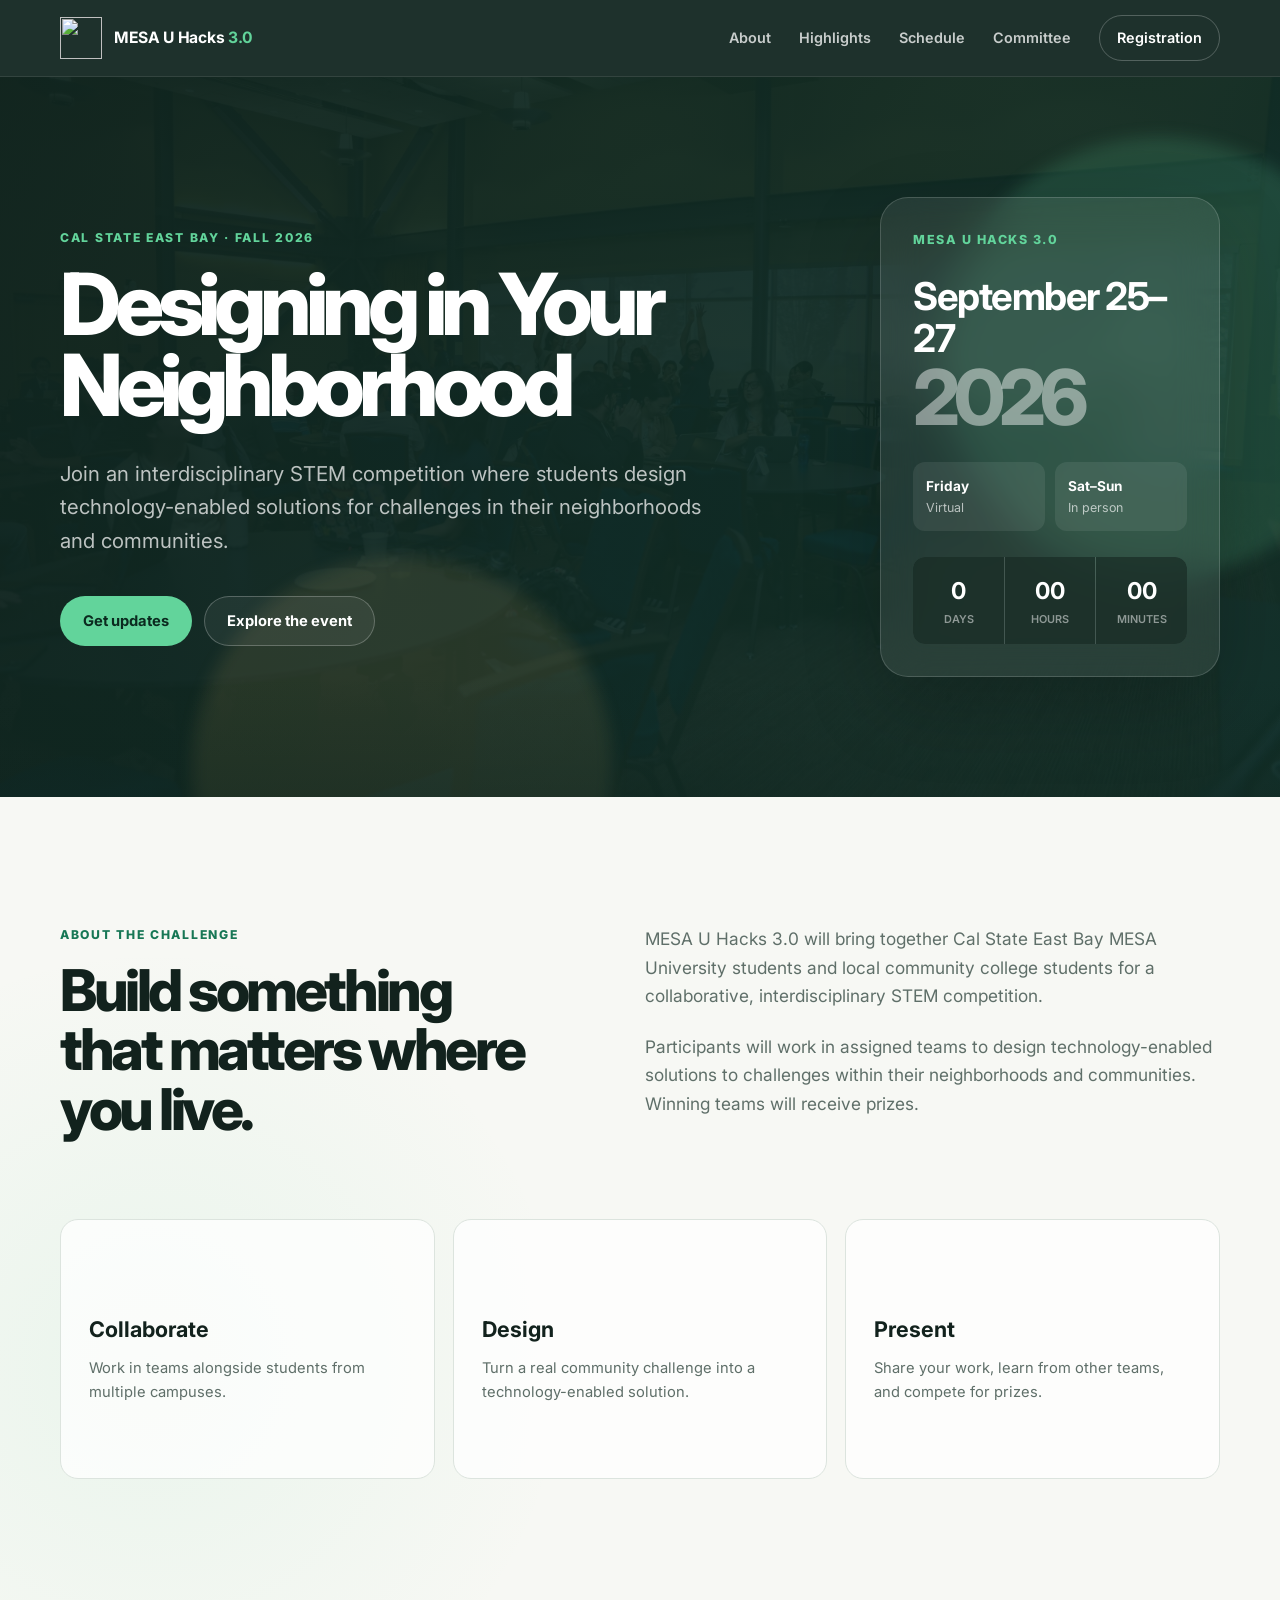
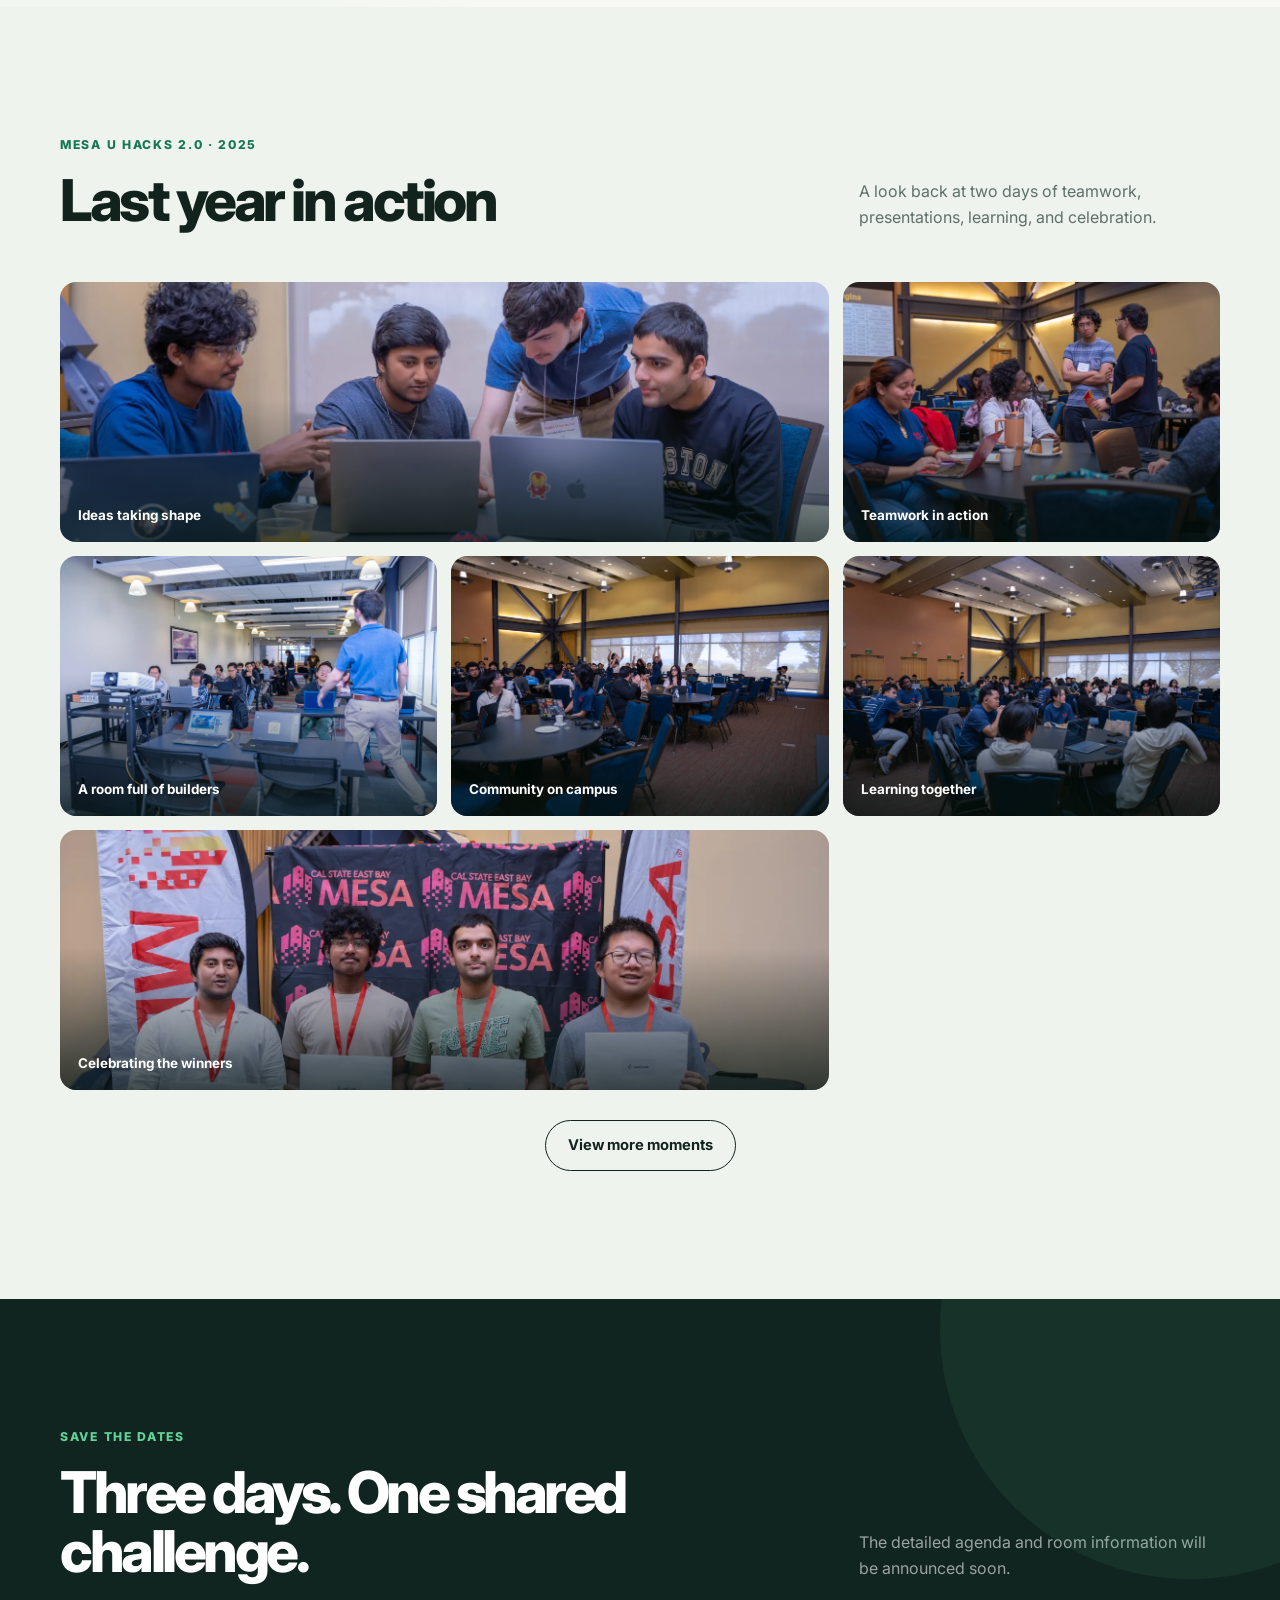
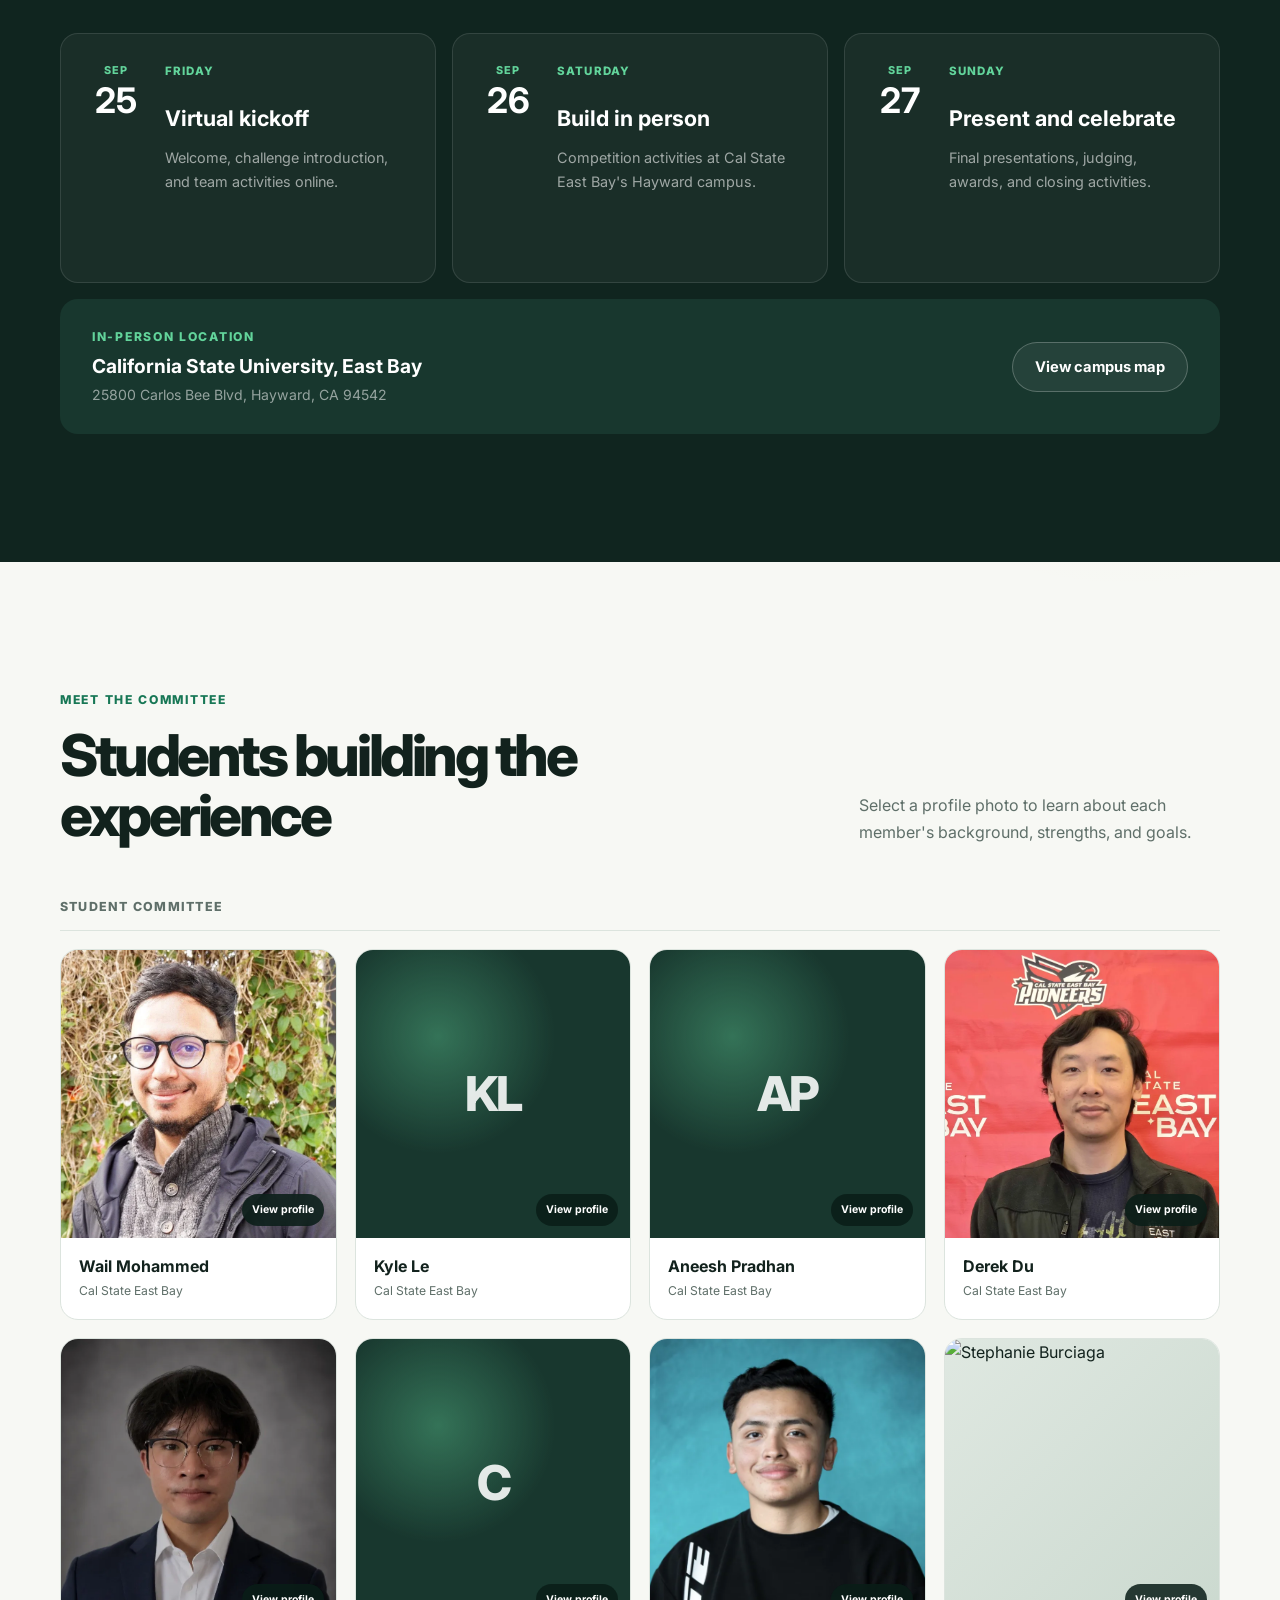
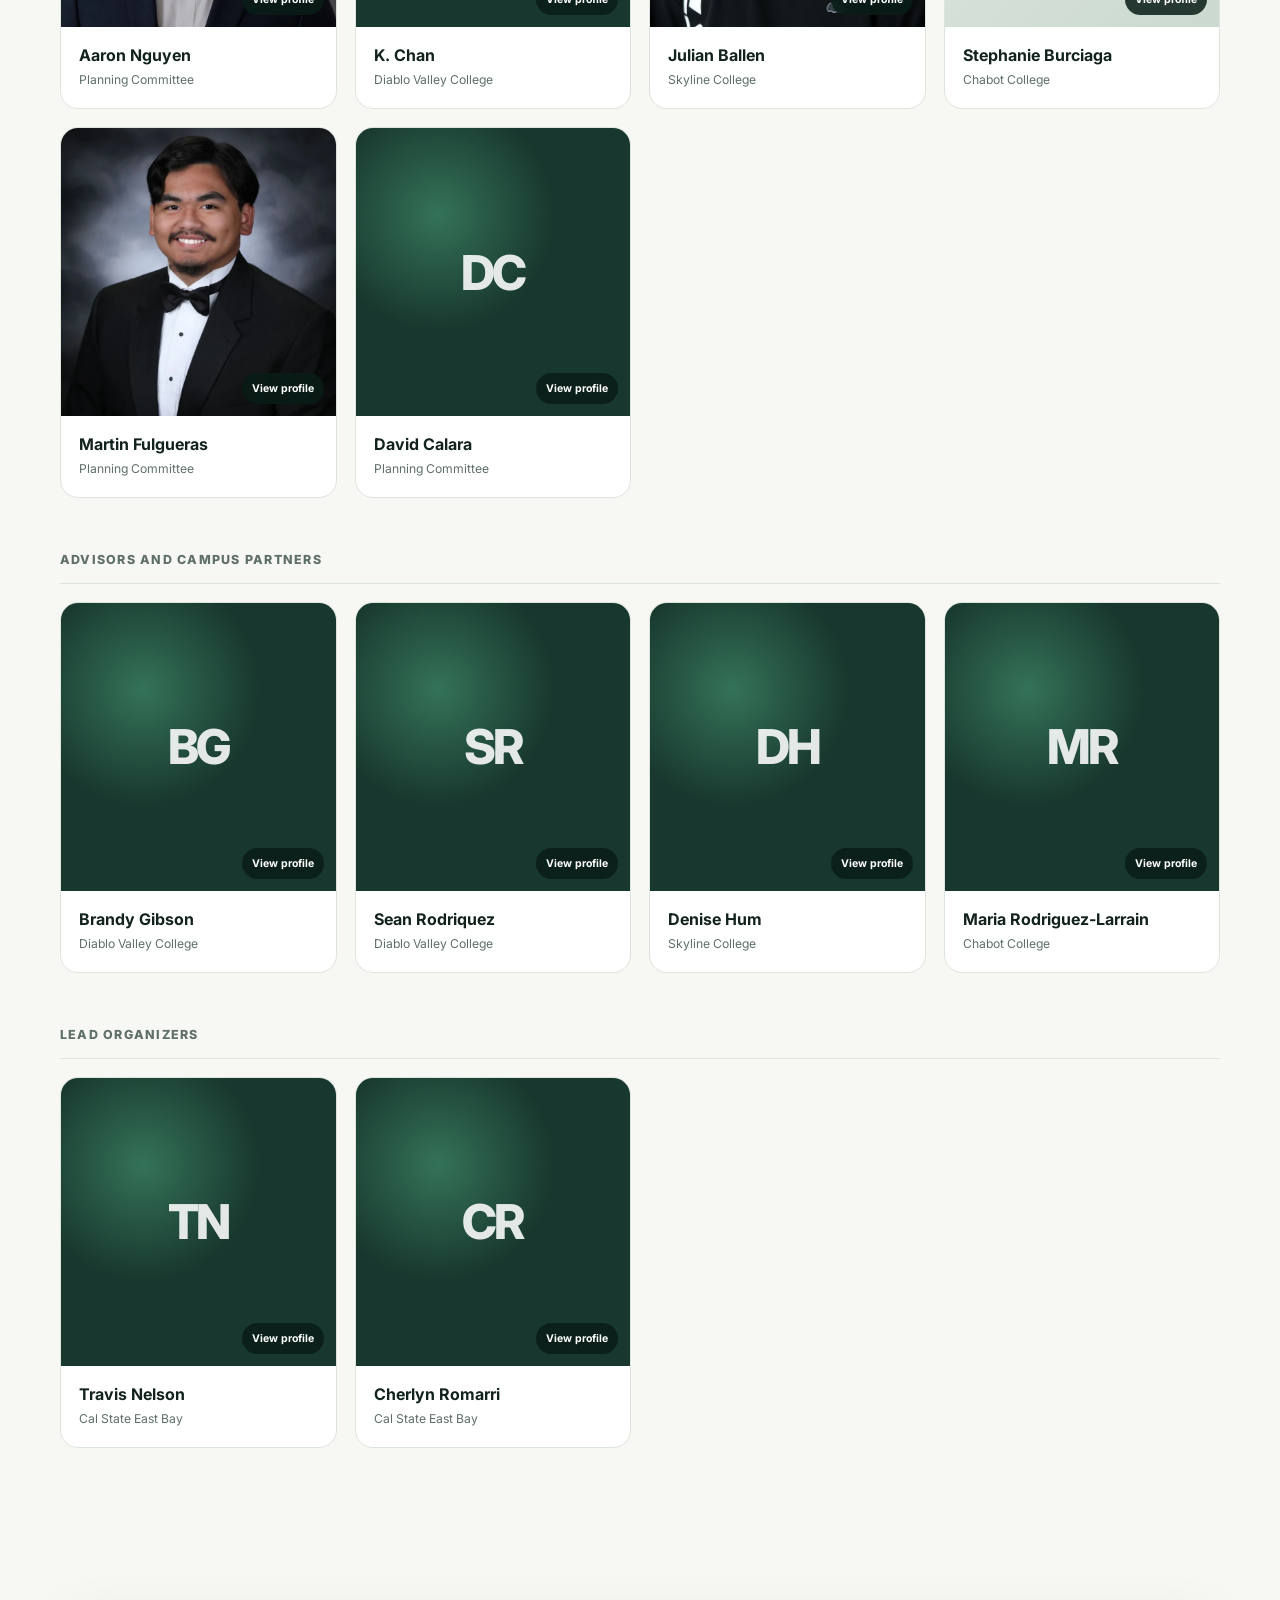
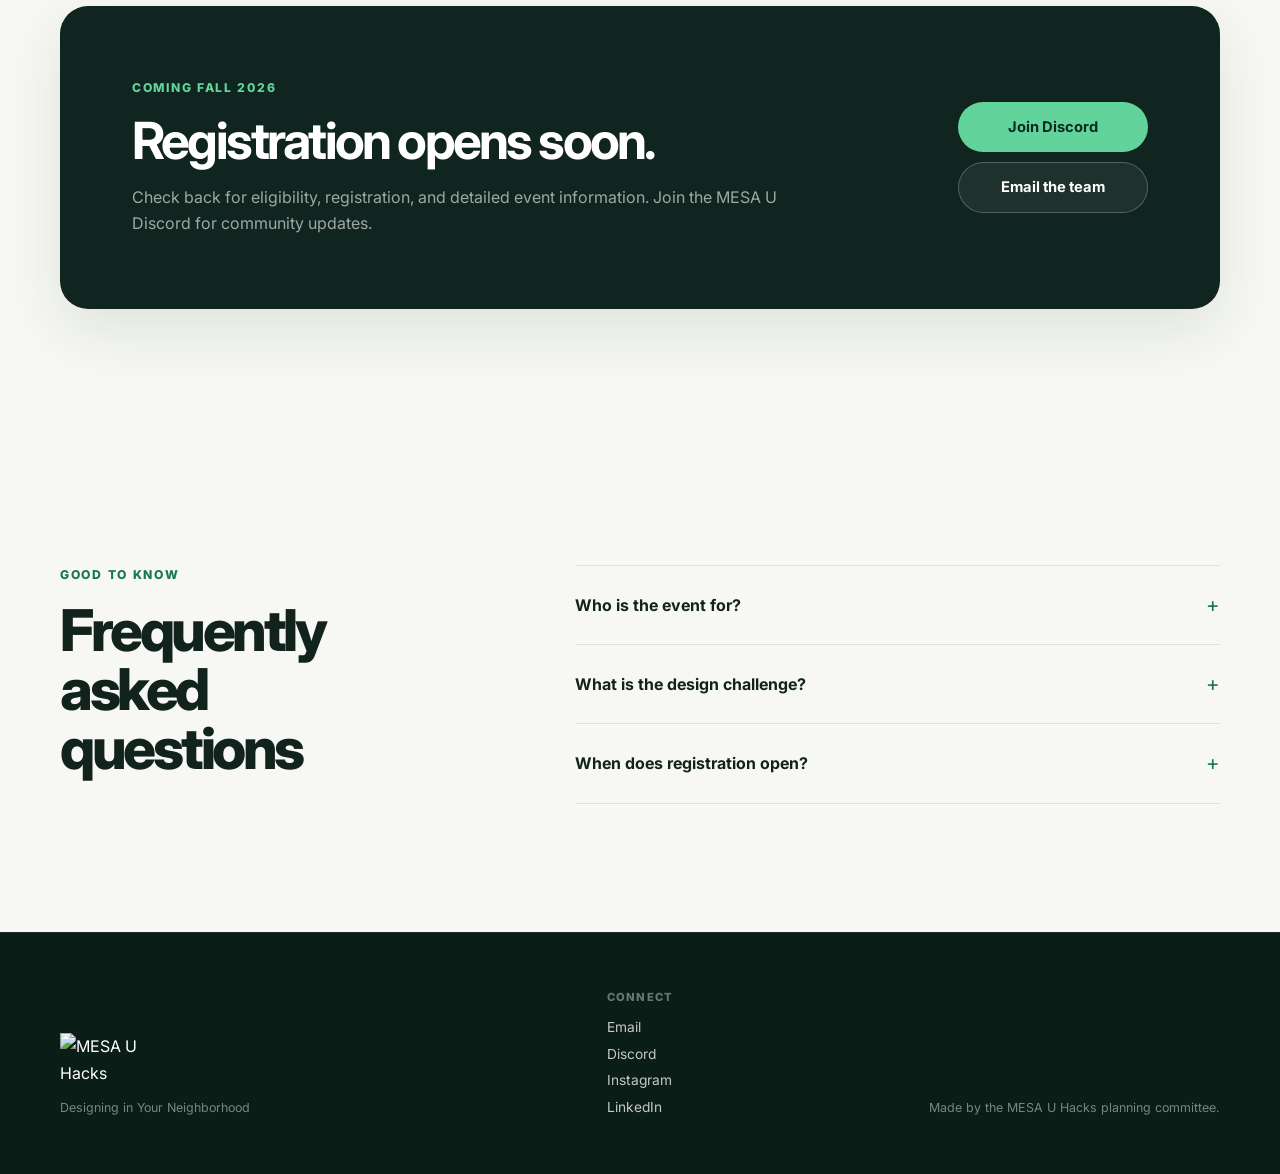
==== index.html @ 02f5f67f "Update to index.html to update pictures and caption" ====
<!DOCTYPE html>
<html lang="en">
  <head>
    <meta charset="UTF-8" />
    <meta name="viewport" content="width=device-width, initial-scale=1.0" />
    <meta
      name="description"
      content="MESA U Hacks 3.0 is a collaborative interdisciplinary STEM competition at Cal State East Bay, September 25–27, 2026."
    />
    <title>MESA U Hacks 3.0 | Fall 2026</title>
    <link rel="icon" type="image/x-icon" href="favicon.ico" />
    <link rel="preconnect" href="https://fonts.googleapis.com" />
    <link rel="preconnect" href="https://fonts.gstatic.com" crossorigin />
    <link
      href="https://fonts.googleapis.com/css2?family=Inter:wght@400;500;600;700;800&amp;display=swap"
      rel="stylesheet"
    />
    <link rel="stylesheet" href="style.css" />
    <link rel="stylesheet" href="mediaqueries.css" />
  </head>

  <body>
    <a class="skip-link" href="#main-content">Skip to main content</a>

    <header class="site-header">
      <nav class="nav container" aria-label="Main navigation">
        <a class="brand" href="#home" aria-label="MESA U Hacks home">
          <img src="assets/mesaLogo.png" alt="" />
          <span>MESA U Hacks <strong>3.0</strong></span>
        </a>

        <button
          class="menu-toggle"
          type="button"
          aria-expanded="false"
          aria-controls="nav-links"
          aria-label="Open navigation"
        >
          <span></span><span></span><span></span>
        </button>

        <div class="nav-links" id="nav-links">
          <a href="#about">About</a>
          <a href="#highlights">Highlights</a>
          <a href="#schedule">Schedule</a>
          <a href="#team">Committee</a>
          <a class="nav-cta" href="#registration">Registration</a>
        </div>
      </nav>
    </header>

    <main id="main-content">
      <section class="hero" id="home">
        <div class="hero-glow hero-glow-one"></div>
        <div class="hero-glow hero-glow-two"></div>
        <div class="container hero-grid">
          <div class="hero-copy">
            <p class="eyebrow">Cal State East Bay · Fall 2026</p>
            <h1>Designing in Your Neighborhood</h1>
            <p class="hero-lead">
              Join an interdisciplinary STEM competition where students design
              technology-enabled solutions for challenges in their neighborhoods
              and communities.
            </p>
            <div class="hero-actions">
              <a class="button button-primary" href="#registration">Get updates</a>
              <a class="button button-secondary" href="#about">Explore the event</a>
            </div>
          </div>

          <aside class="event-card" aria-label="Event overview">
            <p class="event-card-label">MESA U Hacks 3.0</p>
            <p class="event-date">September 25–27</p>
            <p class="event-year">2026</p>
            <div class="event-format">
              <span><strong>Friday</strong> Virtual</span>
              <span><strong>Sat–Sun</strong> In person</span>
            </div>
            <div class="countdown" id="countdown-timer" aria-label="Countdown to the event">
              <div><strong id="days">00</strong><span>Days</span></div>
              <div><strong id="hours">00</strong><span>Hours</span></div>
              <div><strong id="minutes">00</strong><span>Minutes</span></div>
            </div>
          </aside>
        </div>
      </section>

      <section class="section" id="about">
        <div class="container split-layout">
          <div>
            <p class="eyebrow eyebrow-dark">About the challenge</p>
            <h2 class="section-title">Build something that matters where you live.</h2>
          </div>
          <div class="prose">
            <p>
              MESA U Hacks 3.0 will bring together Cal State East Bay MESA
              University students and local community college students for a
              collaborative, interdisciplinary STEM competition.
            </p>
            <p>
              Participants will work in assigned teams to design
              technology-enabled solutions to challenges within their
              neighborhoods and communities. Winning teams will receive prizes.
            </p>
          </div>
        </div>

        <div class="container info-grid">
          <article class="info-card">
            <h3>Collaborate</h3>
            <p>Work in teams alongside students from multiple campuses.</p>
          </article>
          <article class="info-card">
            <h3>Design</h3>
            <p>Turn a real community challenge into a technology-enabled solution.</p>
          </article>
          <article class="info-card">
            <h3>Present</h3>
            <p>Share your work, learn from other teams, and compete for prizes.</p>
          </article>
        </div>
      </section>

      <section class="section section-tint" id="highlights">
        <div class="container section-heading">
          <div>
            <p class="eyebrow eyebrow-dark">MESA U Hacks 2.0 · 2025</p>
            <h2 class="section-title">Last year in action</h2>
          </div>
          <p>
            A look back at two days of teamwork, presentations, learning, and
            celebration.
          </p>
        </div>

        <div class="container gallery-grid">
          <figure class="gallery-card gallery-wide">
            <img src="assets/2025_gallery/20250913-001-104.webp" alt="Students collaborating around laptops during MESA U Hacks 2025" loading="lazy" />
            <figcaption>Ideas taking shape</figcaption>
          </figure>
          <figure class="gallery-card">
            <img src="assets/2025_gallery/20250913-001-116.webp" alt="A student team working together at a table" loading="lazy" />
            <figcaption>Teamwork in action</figcaption>
          </figure>
          <figure class="gallery-card">
            <img src="assets/2025_gallery/20250913-001-130.webp" alt="Participants working throughout the event space" loading="lazy" />
            <figcaption>A room full of builders</figcaption>
          </figure>
          <figure class="gallery-card">
            <img src="assets/2025_gallery/20250914-001-13.webp" alt="The MESA U Hacks event room filled with participants" loading="lazy" />
            <figcaption>Community on campus</figcaption>
          </figure>
          <figure class="gallery-card">
            <img src="assets/2025_gallery/20250914-001-21.webp" alt="Audience listening to a MESA U Hacks presentation" loading="lazy" />
            <figcaption>Learning together</figcaption>
          </figure>
          <figure class="gallery-card gallery-wide">
            <img src="assets/2025_gallery/20250914-001-35.webp" alt="Award recipients holding certificates at MESA U Hacks" loading="lazy" />
            <figcaption>Celebrating the winners</figcaption>
          </figure>
          <figure class="gallery-card gallery-extra">
            <img src="assets/2025_gallery/20250914-001-43.webp" alt="A winning team posing on stage" loading="lazy" />
            <figcaption>Best Pitch winners</figcaption>
          </figure>
          <figure class="gallery-card gallery-extra">
            <img src="assets/2025_gallery/20250914-001-59.webp" alt="An organizer presenting a medal to a participant" loading="lazy" />
            <figcaption>Recognizing achievement</figcaption>
          </figure>
          <figure class="gallery-card gallery-extra">
            <img src="assets/2025_gallery/20250914-001-70.webp" alt="A team presenting its project at the front of the room" loading="lazy" />
            <figcaption>Sharing the solution</figcaption>
          </figure>
          <figure class="gallery-card gallery-extra">
            <img src="assets/2025_gallery/group1.webp" alt="MESA U Hacks organizers posing near the stage" loading="lazy" />
            <figcaption>The people behind the event</figcaption>
          </figure>
          <figure class="gallery-card gallery-extra">
            <img src="assets/2025_gallery/20250914-001-82-2.webp" alt="A participant speaking during a presentation" loading="lazy" />
            <figcaption>Finding your voice</figcaption>
          </figure>
          <figure class="gallery-card gallery-extra">
            <img src="assets/2025_gallery/20250914-001-93.webp" alt="Students discussing their work around a table" loading="lazy" />
            <figcaption>Connections that last</figcaption>
          </figure>
        </div>
        <div class="container gallery-action">
          <button class="button button-outline" id="gallery-toggle" type="button" aria-expanded="false">
            View more moments
          </button>
        </div>
      </section>

      <section class="section section-dark" id="schedule">
        <div class="container section-heading section-heading-light">
          <div>
            <p class="eyebrow">Save the dates</p>
            <h2 class="section-title">Three days. One shared challenge.</h2>
          </div>
          <p>The detailed agenda and room information will be announced soon.</p>
        </div>

        <div class="container schedule-grid">
          <article class="schedule-card">
            <div class="schedule-date"><span>SEP</span><strong>25</strong></div>
            <div>
              <p class="schedule-day">Friday</p>
              <h3>Virtual kickoff</h3>
              <p>Welcome, challenge introduction, and team activities online.</p>
            </div>
          </article>
          <article class="schedule-card">
            <div class="schedule-date"><span>SEP</span><strong>26</strong></div>
            <div>
              <p class="schedule-day">Saturday</p>
              <h3>Build in person</h3>
              <p>Competition activities at Cal State East Bay's Hayward campus.</p>
            </div>
          </article>
          <article class="schedule-card">
            <div class="schedule-date"><span>SEP</span><strong>27</strong></div>
            <div>
              <p class="schedule-day">Sunday</p>
              <h3>Present and celebrate</h3>
              <p>Final presentations, judging, awards, and closing activities.</p>
            </div>
          </article>
        </div>

        <div class="container location-card">
          <div>
            <p class="eyebrow">In-person location</p>
            <h3>California State University, East Bay</h3>
            <p>25800 Carlos Bee Blvd, Hayward, CA 94542</p>
          </div>
          <a
            class="button button-secondary"
            href="https://www.csueastbay.edu/about/visitor-information/hayward-campus-map.html"
            target="_blank"
            rel="noopener noreferrer"
          >View campus map</a>
        </div>
      </section>

      <section class="section" id="team">
        <div class="container section-heading">
          <div>
            <p class="eyebrow eyebrow-dark">Meet the committee</p>
            <h2 class="section-title">Students building the experience</h2>
          </div>
          <p>Select a profile photo to learn about each member's background, strengths, and goals.</p>
        </div>
        <div class="container team-grid" id="team-grid"></div>
      </section>

      <section class="section registration" id="registration">
        <div class="container registration-card">
          <div>
            <p class="eyebrow">Coming Fall 2026</p>
            <h2>Registration opens soon.</h2>
            <p>
              Check back for eligibility, registration, and detailed event
              information. Join the MESA U Discord for community updates.
            </p>
          </div>
          <div class="registration-actions">
            <a class="button button-primary" href="https://discord.gg/DRM5dBdEhH" target="_blank" rel="noopener noreferrer">Join Discord</a>
            <a class="button button-secondary" href="mailto:csuebmesau@gmail.com">Email the team</a>
          </div>
        </div>
      </section>

      <section class="section" id="faq">
        <div class="container faq-layout">
          <div>
            <p class="eyebrow eyebrow-dark">Good to know</p>
            <h2 class="section-title">Frequently asked questions</h2>
          </div>
          <div class="faq-list">
            <article class="faq-item">
              <button type="button" aria-expanded="false">
                Who is the event for?<span>+</span>
              </button>
              <div class="faq-answer">
                <p>
                  The event is being planned for Cal State East Bay MESA
                  University students and students from participating local
                  community colleges. Full eligibility details are coming soon.
                </p>
              </div>
            </article>
            <article class="faq-item">
              <button type="button" aria-expanded="false">
                What is the design challenge?<span>+</span>
              </button>
              <div class="faq-answer">
                <p>
                  Teams will design technology-enabled solutions to challenges
                  within their neighborhoods and communities.
                </p>
              </div>
            </article>
            <article class="faq-item">
              <button type="button" aria-expanded="false">
                When does registration open?<span>+</span>
              </button>
              <div class="faq-answer">
                <p>Registration details will be posted here as soon as they are available.</p>
              </div>
            </article>
          </div>
        </div>
      </section>
    </main>

    <footer class="site-footer">
      <div class="container footer-grid">
        <div class="footer-brand">
          <img src="assets/smallLogo.png" alt="MESA U Hacks" />
          <p>Designing in Your Neighborhood</p>
        </div>
        <div>
          <p class="footer-label">Connect</p>
          <a href="mailto:csuebmesau@gmail.com">Email</a>
          <a href="https://discord.gg/DRM5dBdEhH" target="_blank" rel="noopener noreferrer">Discord</a>
          <a href="https://www.instagram.com/mesa.u.hacks/" target="_blank" rel="noopener noreferrer">Instagram</a>
          <a href="https://www.linkedin.com/in/mesa-u-hacks-50aaa92a6/" target="_blank" rel="noopener noreferrer">LinkedIn</a>
        </div>
        <p class="footer-note">Made by the MESA U Hacks planning committee.</p>
      </div>
    </footer>

    <dialog class="member-dialog" id="member-dialog" aria-labelledby="dialog-name">
      <button class="dialog-close" type="button" aria-label="Close member profile">×</button>
      <div id="dialog-content"></div>
    </dialog>

    <script src="script.js"></script>
  </body>
</html>
---- style.css ----
:root {
  --ink: #12221d;
  --muted: #5f6f69;
  --paper: #f7f8f4;
  --surface: #ffffff;
  --tint: #eef3ed;
  --navy: #10251f;
  --navy-soft: #18372e;
  --green: #62d49b;
  --green-dark: #177755;
  --gold: #f4c66b;
  --line: #dce4de;
  --shadow: 0 22px 60px rgba(15, 40, 31, 0.1);
  --radius-lg: 28px;
  --radius-md: 18px;
  --container: min(1160px, calc(100% - 40px));
}

* {
  box-sizing: border-box;
  margin: 0;
  padding: 0;
}

html {
  scroll-behavior: smooth;
  scroll-padding-top: 88px;
}

body {
  min-width: 320px;
  overflow-x: clip;
  background:
    radial-gradient(circle at 12% 18%, rgba(98, 212, 155, 0.09), transparent 26rem),
    radial-gradient(circle at 88% 45%, rgba(244, 198, 107, 0.08), transparent 24rem),
    var(--paper);
  color: var(--ink);
  font-family: "Inter", system-ui, -apple-system, BlinkMacSystemFont, "Segoe UI", sans-serif;
  font-size: 16px;
  line-height: 1.65;
  -webkit-font-smoothing: antialiased;
}

body.dialog-open {
  overflow: hidden;
}

img {
  display: block;
  max-width: 100%;
}

a {
  color: inherit;
  text-decoration: none;
}

button,
a {
  -webkit-tap-highlight-color: transparent;
}

button,
input,
textarea {
  font: inherit;
}

.container {
  width: var(--container);
  margin-inline: auto;
}

.skip-link {
  position: fixed;
  top: 10px;
  left: 10px;
  z-index: 1000;
  padding: 10px 16px;
  border-radius: 8px;
  background: var(--surface);
  color: var(--ink);
  transform: translateY(-150%);
}

.skip-link:focus {
  transform: translateY(0);
}

.site-header {
  position: sticky;
  top: 0;
  z-index: 100;
  border-bottom: 1px solid rgba(255, 255, 255, 0.09);
  background: rgba(16, 37, 31, 0.94);
  color: #fff;
  backdrop-filter: blur(16px);
}

.nav {
  display: flex;
  min-height: 76px;
  align-items: center;
  justify-content: space-between;
  gap: 32px;
}

.brand {
  display: inline-flex;
  align-items: center;
  gap: 12px;
  font-size: 0.98rem;
  font-weight: 700;
  letter-spacing: -0.02em;
}

.brand img {
  width: 42px;
  height: 42px;
  object-fit: contain;
}

.brand strong {
  color: var(--green);
}

.nav-links {
  display: flex;
  align-items: center;
  gap: 28px;
}

.nav-links a {
  color: rgba(255, 255, 255, 0.76);
  font-size: 0.9rem;
  font-weight: 600;
  transition: color 180ms ease;
}

.nav-links a:hover,
.nav-links a:focus-visible {
  color: #fff;
}

.nav-links .nav-cta {
  padding: 10px 17px;
  border: 1px solid rgba(255, 255, 255, 0.24);
  border-radius: 999px;
  color: #fff;
}

.menu-toggle {
  display: none;
  width: 44px;
  height: 44px;
  border: 0;
  background: transparent;
}

.menu-toggle span {
  display: block;
  width: 24px;
  height: 2px;
  margin: 5px auto;
  border-radius: 2px;
  background: #fff;
  transition: transform 180ms ease, opacity 180ms ease;
}

.hero {
  position: relative;
  min-height: 720px;
  overflow: hidden;
  background:
    linear-gradient(115deg, rgba(16, 37, 31, 0.97), rgba(17, 48, 39, 0.92)),
    url("assets/2025_gallery/20250914-001-13.webp") center / cover;
  color: #fff;
}

.hero::after {
  position: absolute;
  inset: auto 0 0;
  height: 120px;
  background: linear-gradient(transparent, rgba(16, 37, 31, 0.32));
  content: "";
}

.hero-glow {
  position: absolute;
  border-radius: 50%;
  filter: blur(8px);
  pointer-events: none;
}

.hero-glow-one {
  top: 60px;
  right: -100px;
  width: 440px;
  height: 440px;
  background: rgba(98, 212, 155, 0.16);
}

.hero-glow-two {
  bottom: -180px;
  left: 15%;
  width: 420px;
  height: 420px;
  background: rgba(244, 198, 107, 0.1);
}

.hero-grid {
  position: relative;
  z-index: 2;
  display: grid;
  min-height: 720px;
  grid-template-columns: minmax(0, 1.35fr) minmax(320px, 0.65fr);
  align-items: center;
  gap: clamp(60px, 9vw, 130px);
  padding-block: 90px;
}

.hero-copy,
.hero-grid > * {
  min-width: 0;
}

.eyebrow {
  margin-bottom: 16px;
  color: var(--green);
  font-size: 0.76rem;
  font-weight: 800;
  letter-spacing: 0.14em;
  text-transform: uppercase;
}

.eyebrow-dark {
  color: var(--green-dark);
}

.hero h1 {
  max-width: 780px;
  font-size: clamp(3.2rem, 6.7vw, 6.8rem);
  font-weight: 800;
  letter-spacing: -0.07em;
  line-height: 0.95;
}

.hero-lead {
  max-width: 650px;
  margin-top: 30px;
  color: rgba(255, 255, 255, 0.72);
  font-size: clamp(1.05rem, 1.7vw, 1.28rem);
  line-height: 1.65;
}

.hero-actions {
  display: flex;
  flex-wrap: wrap;
  gap: 12px;
  margin-top: 38px;
}

.button {
  display: inline-flex;
  min-height: 50px;
  align-items: center;
  justify-content: center;
  padding: 12px 22px;
  border: 1px solid transparent;
  border-radius: 999px;
  cursor: pointer;
  font-size: 0.92rem;
  font-weight: 700;
  transition: transform 180ms ease, background 180ms ease, border-color 180ms ease;
}

.button:hover {
  transform: translateY(-2px);
}

.button-primary {
  background: var(--green);
  color: #0b2a1f;
}

.button-primary:hover {
  background: #7ae2ae;
}

.button-secondary {
  border-color: rgba(255, 255, 255, 0.24);
  background: rgba(255, 255, 255, 0.06);
  color: #fff;
}

.button-secondary:hover {
  border-color: rgba(255, 255, 255, 0.5);
  background: rgba(255, 255, 255, 0.1);
}

.button-outline {
  border-color: var(--ink);
  background: transparent;
  color: var(--ink);
}

.event-card {
  position: relative;
  padding: 32px;
  border: 1px solid rgba(255, 255, 255, 0.16);
  border-radius: var(--radius-lg);
  background: rgba(255, 255, 255, 0.08);
  box-shadow: 0 30px 80px rgba(0, 0, 0, 0.2);
  backdrop-filter: blur(20px);
}

.event-card-label {
  color: var(--green);
  font-size: 0.78rem;
  font-weight: 800;
  letter-spacing: 0.12em;
  text-transform: uppercase;
}

.event-date {
  margin-top: 24px;
  font-size: clamp(1.8rem, 3vw, 2.6rem);
  font-weight: 700;
  letter-spacing: -0.04em;
  line-height: 1.1;
}

.event-year {
  color: rgba(255, 255, 255, 0.45);
  font-size: 4.8rem;
  font-weight: 800;
  letter-spacing: -0.08em;
  line-height: 1;
}

.event-format {
  display: grid;
  grid-template-columns: 1fr 1fr;
  gap: 10px;
  margin-top: 26px;
}

.event-format span {
  padding: 13px;
  border-radius: 12px;
  background: rgba(255, 255, 255, 0.08);
  color: rgba(255, 255, 255, 0.66);
  font-size: 0.78rem;
}

.event-format strong {
  display: block;
  color: #fff;
  font-size: 0.85rem;
}

.countdown {
  display: grid;
  grid-template-columns: repeat(3, 1fr);
  gap: 1px;
  margin-top: 26px;
  overflow: hidden;
  border-radius: 12px;
  background: rgba(255, 255, 255, 0.12);
}

.countdown div {
  padding: 15px 8px;
  background: rgba(11, 31, 25, 0.68);
  text-align: center;
}

.countdown strong,
.countdown span {
  display: block;
}

.countdown strong {
  font-size: 1.45rem;
}

.countdown span {
  color: rgba(255, 255, 255, 0.5);
  font-size: 0.68rem;
  font-weight: 600;
  text-transform: uppercase;
}

.section {
  padding-block: clamp(80px, 10vw, 130px);
}

.section-tint {
  background: var(--tint);
}

.section-dark {
  position: relative;
  overflow: hidden;
  background: var(--navy);
  color: #fff;
}

.section-dark::before {
  position: absolute;
  top: -220px;
  right: -160px;
  width: 500px;
  height: 500px;
  border-radius: 50%;
  background: rgba(98, 212, 155, 0.08);
  content: "";
}

.split-layout {
  display: grid;
  grid-template-columns: 0.9fr 1.1fr;
  gap: clamp(60px, 9vw, 130px);
}

.section-title {
  max-width: 780px;
  font-size: clamp(2.35rem, 4.5vw, 4.25rem);
  font-weight: 800;
  letter-spacing: -0.06em;
  line-height: 1.03;
}

.prose {
  color: var(--muted);
  font-size: 1.08rem;
}

.prose p + p {
  margin-top: 22px;
}

.info-grid {
  display: grid;
  grid-template-columns: repeat(3, 1fr);
  gap: 18px;
  margin-top: 80px;
}

.info-card {
  min-height: 260px;
  padding: 28px;
  border: 1px solid var(--line);
  border-radius: var(--radius-md);
  background: rgba(255, 255, 255, 0.75);
}

.info-number {
  color: var(--green-dark);
  font-size: 0.76rem;
  font-weight: 800;
  letter-spacing: 0.08em;
}

.info-card h3 {
  margin-top: 64px;
  font-size: 1.35rem;
}

.info-card p {
  margin-top: 8px;
  color: var(--muted);
  font-size: 0.92rem;
}

.section-heading {
  display: grid;
  grid-template-columns: minmax(0, 1.35fr) minmax(240px, 0.65fr);
  align-items: end;
  gap: 50px;
  margin-bottom: 52px;
}

.section-heading > p {
  max-width: 460px;
  color: var(--muted);
}

.section-heading-light > p {
  color: rgba(255, 255, 255, 0.58);
}

.gallery-grid {
  display: grid;
  grid-auto-rows: 260px;
  grid-template-columns: repeat(3, 1fr);
  gap: 14px;
}

.gallery-card {
  position: relative;
  overflow: hidden;
  border-radius: 16px;
  background: #dce3de;
}

.gallery-wide {
  grid-column: span 2;
}

.gallery-card img {
  width: 100%;
  height: 100%;
  object-fit: cover;
  transition: transform 500ms ease;
}

.gallery-card:hover img {
  transform: scale(1.035);
}

.gallery-card::after {
  position: absolute;
  inset: 45% 0 0;
  background: linear-gradient(transparent, rgba(3, 18, 13, 0.72));
  content: "";
}

.gallery-card figcaption {
  position: absolute;
  right: 18px;
  bottom: 16px;
  left: 18px;
  z-index: 2;
  color: #fff;
  font-size: 0.84rem;
  font-weight: 700;
}

.gallery-extra {
  display: none;
}

.gallery-grid.expanded .gallery-extra {
  display: block;
  animation: reveal 260ms ease both;
}

@keyframes reveal {
  from { opacity: 0; transform: translateY(12px); }
  to { opacity: 1; transform: translateY(0); }
}

.gallery-action {
  margin-top: 30px;
  text-align: center;
}

.schedule-grid {
  position: relative;
  display: grid;
  grid-template-columns: repeat(3, 1fr);
  gap: 16px;
}

.schedule-card {
  display: grid;
  min-height: 250px;
  grid-template-columns: auto 1fr;
  gap: 22px;
  padding: 28px;
  border: 1px solid rgba(255, 255, 255, 0.11);
  border-radius: var(--radius-md);
  background: rgba(255, 255, 255, 0.045);
}

.schedule-date {
  width: 54px;
  text-align: center;
}

.schedule-date span,
.schedule-date strong {
  display: block;
}

.schedule-date span {
  color: var(--green);
  font-size: 0.68rem;
  font-weight: 800;
  letter-spacing: 0.12em;
}

.schedule-date strong {
  font-size: 2.2rem;
  line-height: 1.15;
}

.schedule-day {
  color: var(--green);
  font-size: 0.72rem;
  font-weight: 800;
  letter-spacing: 0.1em;
  text-transform: uppercase;
}

.schedule-card h3 {
  margin-top: 20px;
  font-size: 1.35rem;
}

.schedule-card p:last-child {
  margin-top: 9px;
  color: rgba(255, 255, 255, 0.58);
  font-size: 0.9rem;
}

.location-card {
  position: relative;
  display: flex;
  align-items: center;
  justify-content: space-between;
  gap: 30px;
  margin-top: 16px;
  padding: 28px 32px;
  border-radius: var(--radius-md);
  background: var(--navy-soft);
}

.location-card .eyebrow {
  margin-bottom: 4px;
}

.location-card h3 {
  font-size: 1.2rem;
}

.location-card p:last-child {
  color: rgba(255, 255, 255, 0.54);
  font-size: 0.88rem;
}

.team-grid {
  display: grid;
  grid-template-columns: repeat(4, 1fr);
  gap: 18px;
}

.team-group-heading {
  grid-column: 1 / -1;
  margin-top: 34px;
  padding-bottom: 12px;
  border-bottom: 1px solid var(--line);
  color: var(--muted);
  font-size: 0.78rem;
  font-weight: 800;
  letter-spacing: 0.1em;
  text-transform: uppercase;
}

.team-group-heading:first-child {
  margin-top: 0;
}

.member-card {
  overflow: hidden;
  border: 1px solid var(--line);
  border-radius: var(--radius-md);
  background: var(--surface);
  transition: transform 180ms ease, box-shadow 180ms ease;
}

.member-card:hover {
  transform: translateY(-4px);
  box-shadow: var(--shadow);
}

.member-trigger {
  width: 100%;
  border: 0;
  background: transparent;
  color: inherit;
  cursor: pointer;
  text-align: left;
}

.member-photo {
  position: relative;
  aspect-ratio: 4 / 4.2;
  overflow: hidden;
  background: linear-gradient(135deg, #dfe8e1, #cbd9cf);
}

.member-photo img {
  width: 100%;
  height: 100%;
  object-fit: cover;
  transition: transform 400ms ease;
}

.member-card:hover .member-photo img {
  transform: scale(1.03);
}

.member-placeholder {
  display: grid;
  width: 100%;
  height: 100%;
  place-items: center;
  background:
    radial-gradient(circle at 30% 30%, rgba(98, 212, 155, 0.38), transparent 42%),
    var(--navy-soft);
  color: rgba(255, 255, 255, 0.88);
  font-size: 3rem;
  font-weight: 800;
  letter-spacing: -0.06em;
}

.profile-hint {
  position: absolute;
  right: 12px;
  bottom: 12px;
  padding: 7px 10px;
  border-radius: 999px;
  background: rgba(10, 30, 24, 0.86);
  color: #fff;
  font-size: 0.66rem;
  font-weight: 700;
  backdrop-filter: blur(8px);
}

.member-summary {
  padding: 18px;
}

.member-summary h3 {
  font-size: 1rem;
  line-height: 1.25;
}

.member-summary p {
  margin-top: 5px;
  color: var(--muted);
  font-size: 0.76rem;
}

.registration {
  padding-top: 30px;
}

.registration-card {
  display: flex;
  align-items: center;
  justify-content: space-between;
  gap: 50px;
  padding: clamp(38px, 6vw, 72px);
  border-radius: var(--radius-lg);
  background: var(--navy);
  color: #fff;
  box-shadow: var(--shadow);
}

.registration-card h2 {
  font-size: clamp(2.2rem, 4vw, 3.8rem);
  letter-spacing: -0.055em;
  line-height: 1.05;
}

.registration-card > div:first-child > p:last-child {
  max-width: 680px;
  margin-top: 16px;
  color: rgba(255, 255, 255, 0.6);
}

.registration-actions {
  display: flex;
  min-width: 190px;
  flex-direction: column;
  gap: 10px;
}

.faq-layout {
  display: grid;
  grid-template-columns: 0.75fr 1.25fr;
  gap: clamp(50px, 10vw, 140px);
}

.faq-item {
  border-top: 1px solid var(--line);
}

.faq-item:last-child {
  border-bottom: 1px solid var(--line);
}

.faq-item > button {
  display: flex;
  width: 100%;
  align-items: center;
  justify-content: space-between;
  padding: 22px 0;
  border: 0;
  background: transparent;
  color: var(--ink);
  cursor: pointer;
  font-weight: 700;
  text-align: left;
}

.faq-item > button span {
  color: var(--green-dark);
  font-size: 1.3rem;
  font-weight: 400;
  transition: transform 180ms ease;
}

.faq-item > button[aria-expanded="true"] span {
  transform: rotate(45deg);
}

.faq-answer {
  display: grid;
  grid-template-rows: 0fr;
  color: var(--muted);
  transition: grid-template-rows 240ms ease;
}

.faq-answer > p {
  overflow: hidden;
}

.faq-item > button[aria-expanded="true"] + .faq-answer {
  grid-template-rows: 1fr;
  padding-bottom: 22px;
}

.site-footer {
  padding-block: 55px;
  border-top: 1px solid rgba(255, 255, 255, 0.08);
  background: #0b1d17;
  color: #fff;
}

.footer-grid {
  display: grid;
  grid-template-columns: 1fr auto 1fr;
  align-items: end;
  gap: 50px;
}

.footer-brand img {
  width: 94px;
}

.footer-brand p,
.footer-note {
  margin-top: 12px;
  color: rgba(255, 255, 255, 0.46);
  font-size: 0.78rem;
}

.footer-label {
  margin-bottom: 10px;
  color: rgba(255, 255, 255, 0.4);
  font-size: 0.7rem;
  font-weight: 800;
  letter-spacing: 0.1em;
  text-transform: uppercase;
}

.footer-grid > div:nth-child(2) a {
  display: block;
  margin-top: 4px;
  color: rgba(255, 255, 255, 0.76);
  font-size: 0.86rem;
}

.footer-note {
  justify-self: end;
  text-align: right;
}

.member-dialog {
  width: min(760px, calc(100% - 30px));
  max-height: min(840px, calc(100dvh - 30px));
  margin: auto;
  overflow: auto;
  border: 0;
  border-radius: 24px;
  background: var(--surface);
  color: var(--ink);
  box-shadow: 0 36px 100px rgba(0, 0, 0, 0.35);
}

.member-dialog::backdrop {
  background: rgba(4, 17, 13, 0.76);
  backdrop-filter: blur(5px);
}

.dialog-close {
  position: sticky;
  z-index: 2;
  top: 16px;
  float: right;
  width: 42px;
  height: 42px;
  margin: 16px 16px 0 0;
  border: 1px solid var(--line);
  border-radius: 50%;
  background: rgba(255, 255, 255, 0.94);
  color: var(--ink);
  cursor: pointer;
  font-size: 1.5rem;
  line-height: 1;
}

.dialog-profile {
  display: grid;
  grid-template-columns: 220px 1fr;
  gap: 32px;
  padding: 52px 42px 42px;
}

.dialog-photo {
  overflow: hidden;
  aspect-ratio: 1;
  border-radius: 18px;
  background: var(--tint);
}

.dialog-photo img,
.dialog-photo .member-placeholder {
  width: 100%;
  height: 100%;
  object-fit: cover;
}

.dialog-profile h2 {
  padding-right: 40px;
  font-size: 2rem;
  letter-spacing: -0.05em;
  line-height: 1.05;
}

.dialog-meta {
  margin-top: 8px;
  color: var(--green-dark);
  font-size: 0.82rem;
  font-weight: 700;
}

.profile-fields {
  display: grid;
  grid-template-columns: 1fr 1fr;
  gap: 18px 22px;
  margin-top: 28px;
}

.profile-field-wide {
  grid-column: 1 / -1;
}

.profile-field dt {
  color: var(--muted);
  font-size: 0.64rem;
  font-weight: 800;
  letter-spacing: 0.09em;
  text-transform: uppercase;
}

.profile-field dd {
  margin-top: 4px;
  font-size: 0.86rem;
  line-height: 1.55;
}

.profile-empty {
  padding: 34px;
  border-radius: 14px;
  background: var(--tint);
  color: var(--muted);
  font-size: 0.88rem;
}

.linkedin-btn {
  display: inline-flex;
  align-items: center;
  gap: 6px;
  padding: 6px 14px;
  background-color: #0a66c2; /* Official LinkedIn Blue */
  color: #ffffff !important;  /* Ensures text stays white */
  font-size: 0.875rem;
  font-weight: 600;
  text-decoration: none;
  border-radius: 6px;
  transition: background-color 0.2s ease, transform 0.1s ease;
}

.linkedin-btn:hover {
  background-color: #004182; /* Darker blue on hover */
  text-decoration: none;
}

.linkedin-btn:active {
  transform: scale(0.98); /* Subtle press effect */
}

:focus-visible {
  outline: 3px solid var(--gold);
  outline-offset: 3px;
}

@media (prefers-reduced-motion: reduce) {
  *,
  *::before,
  *::after {
    scroll-behavior: auto !important;
    transition-duration: 0.01ms !important;
    animation-duration: 0.01ms !important;
    animation-iteration-count: 1 !important;
  }
}
---- mediaqueries.css ----
@media (max-width: 980px) {
  .hero-grid {
    grid-template-columns: 1fr;
    gap: 50px;
  }

  .hero-copy {
    max-width: 760px;
  }

  .event-card {
    max-width: 520px;
  }

  .info-grid,
  .schedule-grid {
    grid-template-columns: 1fr;
  }

  .info-card {
    min-height: 210px;
  }

  .info-card h3 {
    margin-top: 38px;
  }

  .schedule-card {
    min-height: 0;
  }

  .team-grid {
    grid-template-columns: repeat(3, 1fr);
  }
}

@media (max-width: 760px) {
  :root {
    --container: min(1160px, calc(100% - 28px));
  }

  .menu-toggle {
    display: block;
  }

  .menu-toggle[aria-expanded="true"] span:nth-child(1) {
    transform: translateY(7px) rotate(45deg);
  }

  .menu-toggle[aria-expanded="true"] span:nth-child(2) {
    opacity: 0;
  }

  .menu-toggle[aria-expanded="true"] span:nth-child(3) {
    transform: translateY(-7px) rotate(-45deg);
  }

  .nav-links {
    position: absolute;
    top: calc(100% + 1px);
    right: 0;
    left: 0;
    display: grid;
    max-height: 0;
    gap: 0;
    overflow: hidden;
    background: var(--navy);
    opacity: 0;
    transition: max-height 220ms ease, opacity 180ms ease;
  }

  .nav-links.open {
    max-height: 430px;
    padding: 12px 20px 22px;
    opacity: 1;
  }

  .nav-links a {
    padding: 13px 0;
    border-bottom: 1px solid rgba(255, 255, 255, 0.08);
  }

  .nav-links .nav-cta {
    margin-top: 10px;
    border: 1px solid rgba(255, 255, 255, 0.2);
    text-align: center;
  }

  .hero,
  .hero-grid {
    min-height: auto;
  }

  .hero-grid {
    padding-block: 80px;
  }

  .hero h1 {
    font-size: clamp(3rem, 14vw, 5.2rem);
  }

  .split-layout,
  .section-heading,
  .faq-layout {
    grid-template-columns: 1fr;
    gap: 28px;
  }

  .info-grid {
    margin-top: 48px;
  }

  .gallery-grid {
    grid-auto-rows: 220px;
    grid-template-columns: 1fr 1fr;
  }

  .gallery-wide {
    grid-column: span 2;
  }

  .team-grid {
    grid-template-columns: repeat(2, 1fr);
  }

  .registration-card {
    align-items: stretch;
    flex-direction: column;
  }

  .registration-actions {
    display: grid;
    grid-template-columns: 1fr 1fr;
  }

  .footer-grid {
    grid-template-columns: 1fr 1fr;
  }

  .footer-note {
    grid-column: 1 / -1;
    justify-self: start;
    text-align: left;
  }

  .dialog-profile {
    grid-template-columns: 160px 1fr;
    padding: 52px 26px 32px;
  }

  .profile-fields {
    grid-template-columns: 1fr;
  }

  .profile-field-wide {
    grid-column: auto;
  }
}

@media (max-width: 520px) {
  .brand span {
    display: none;
  }

  .section {
    padding-block: 72px;
  }

  .hero-actions,
  .registration-actions {
    display: grid;
    grid-template-columns: 1fr;
  }

  .hero h1 {
    max-width: 100%;
    font-size: clamp(2.7rem, 12vw, 3.7rem);
    overflow-wrap: anywhere;
  }

  .hero-lead {
    font-size: 0.98rem;
  }

  .hero .button {
    width: 100%;
  }

  .event-card {
    padding: 24px;
  }

  .event-year {
    font-size: 4rem;
  }

  .gallery-grid {
    display: grid;
    grid-auto-rows: 240px;
    grid-template-columns: 1fr;
  }

  .gallery-wide {
    grid-column: auto;
  }

  .location-card {
    align-items: flex-start;
    flex-direction: column;
  }

  .team-grid {
    grid-template-columns: 1fr 1fr;
    gap: 10px;
  }

  .member-summary {
    padding: 13px;
  }

  .member-summary h3 {
    font-size: 0.88rem;
  }

  .profile-hint {
    right: 8px;
    bottom: 8px;
    font-size: 0.58rem;
  }

  .dialog-profile {
    grid-template-columns: 1fr;
    gap: 22px;
    padding: 58px 22px 28px;
  }

  .dialog-photo {
    width: 150px;
  }

  .footer-grid {
    grid-template-columns: 1fr;
  }

  .footer-note {
    grid-column: auto;
  }
}
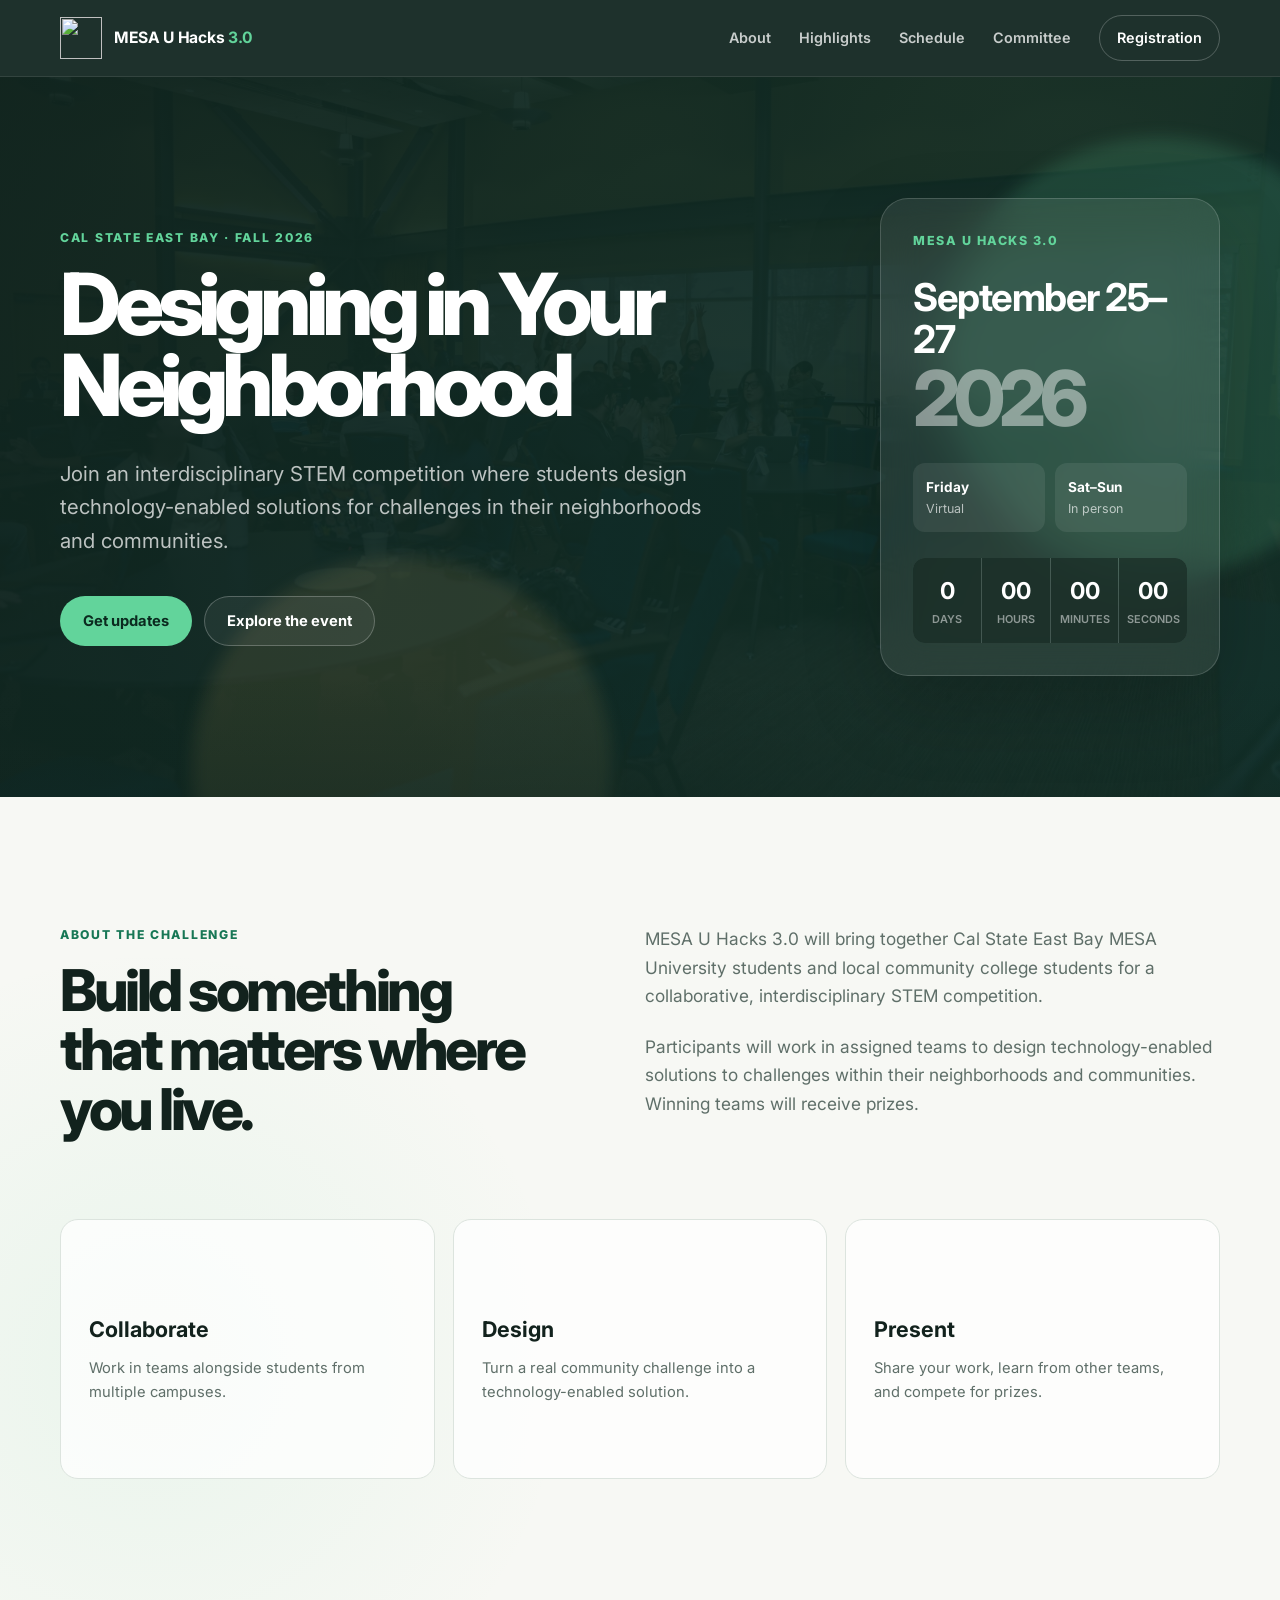
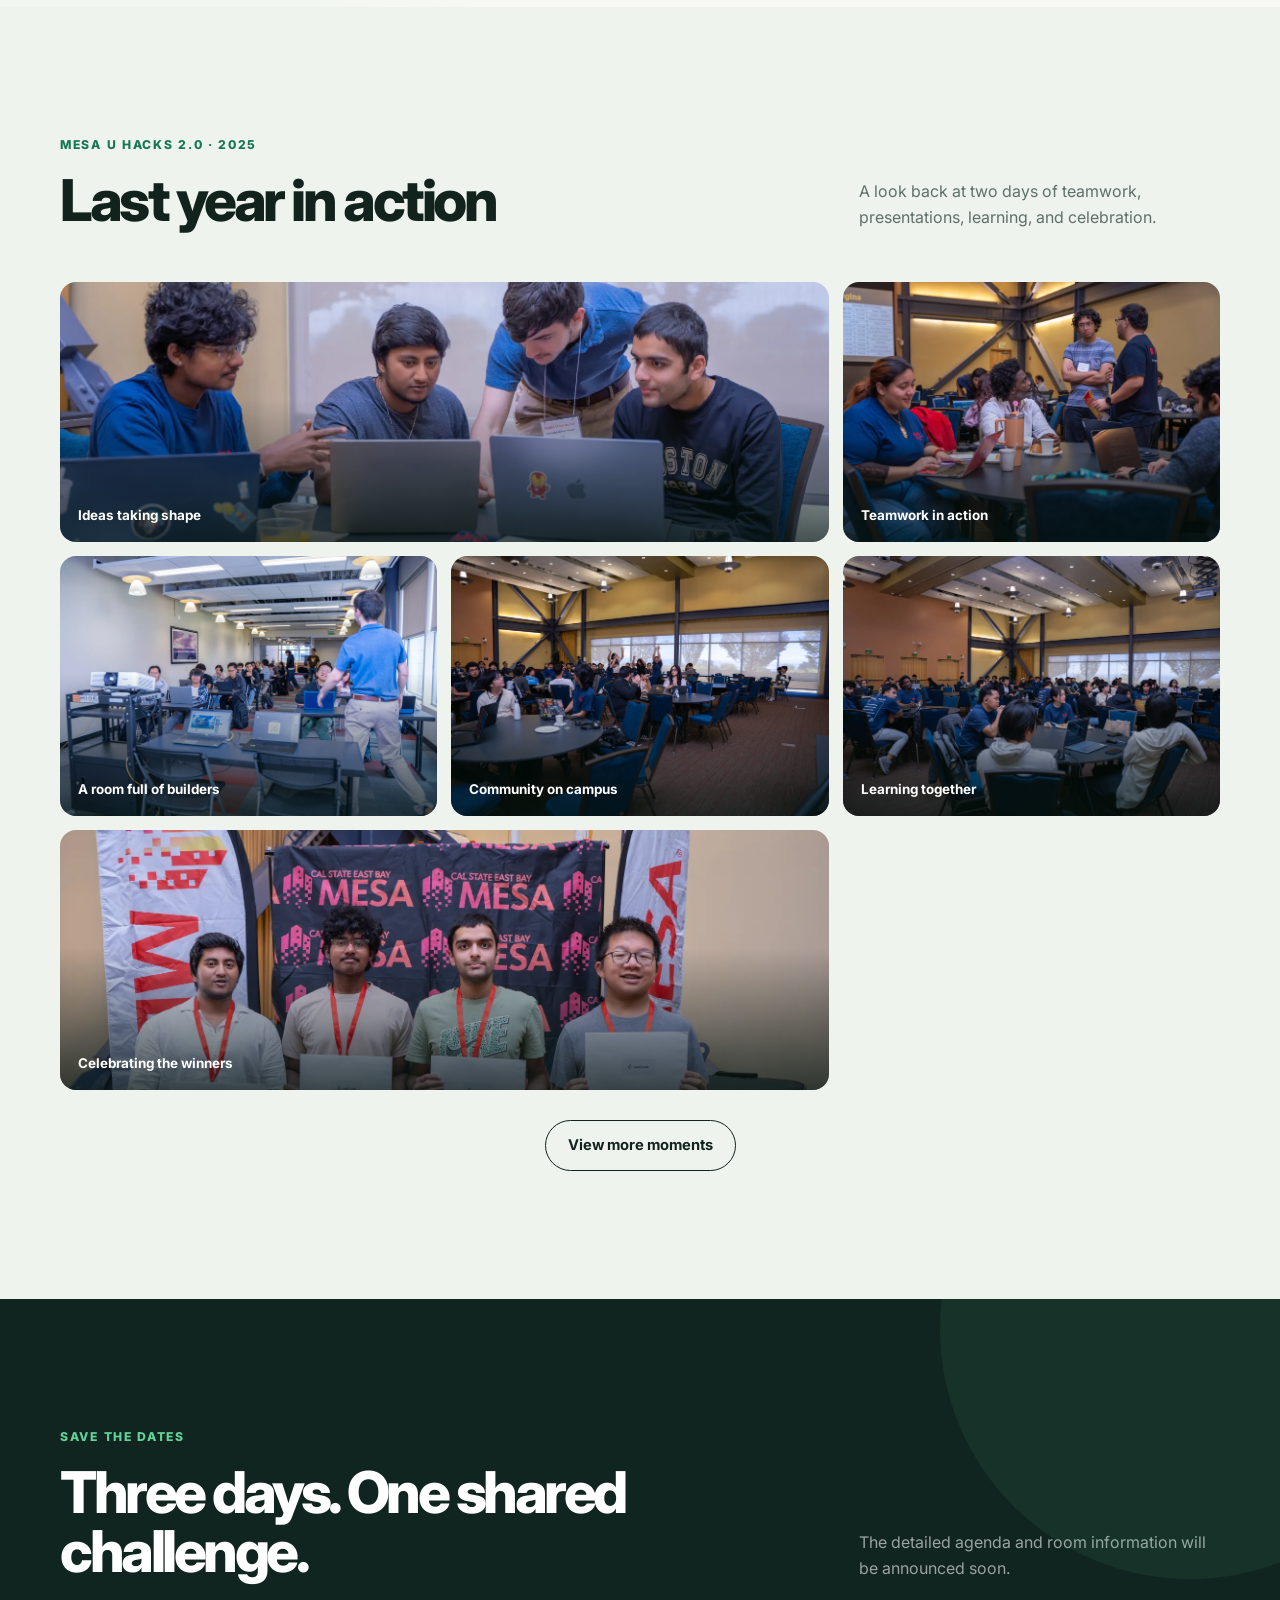
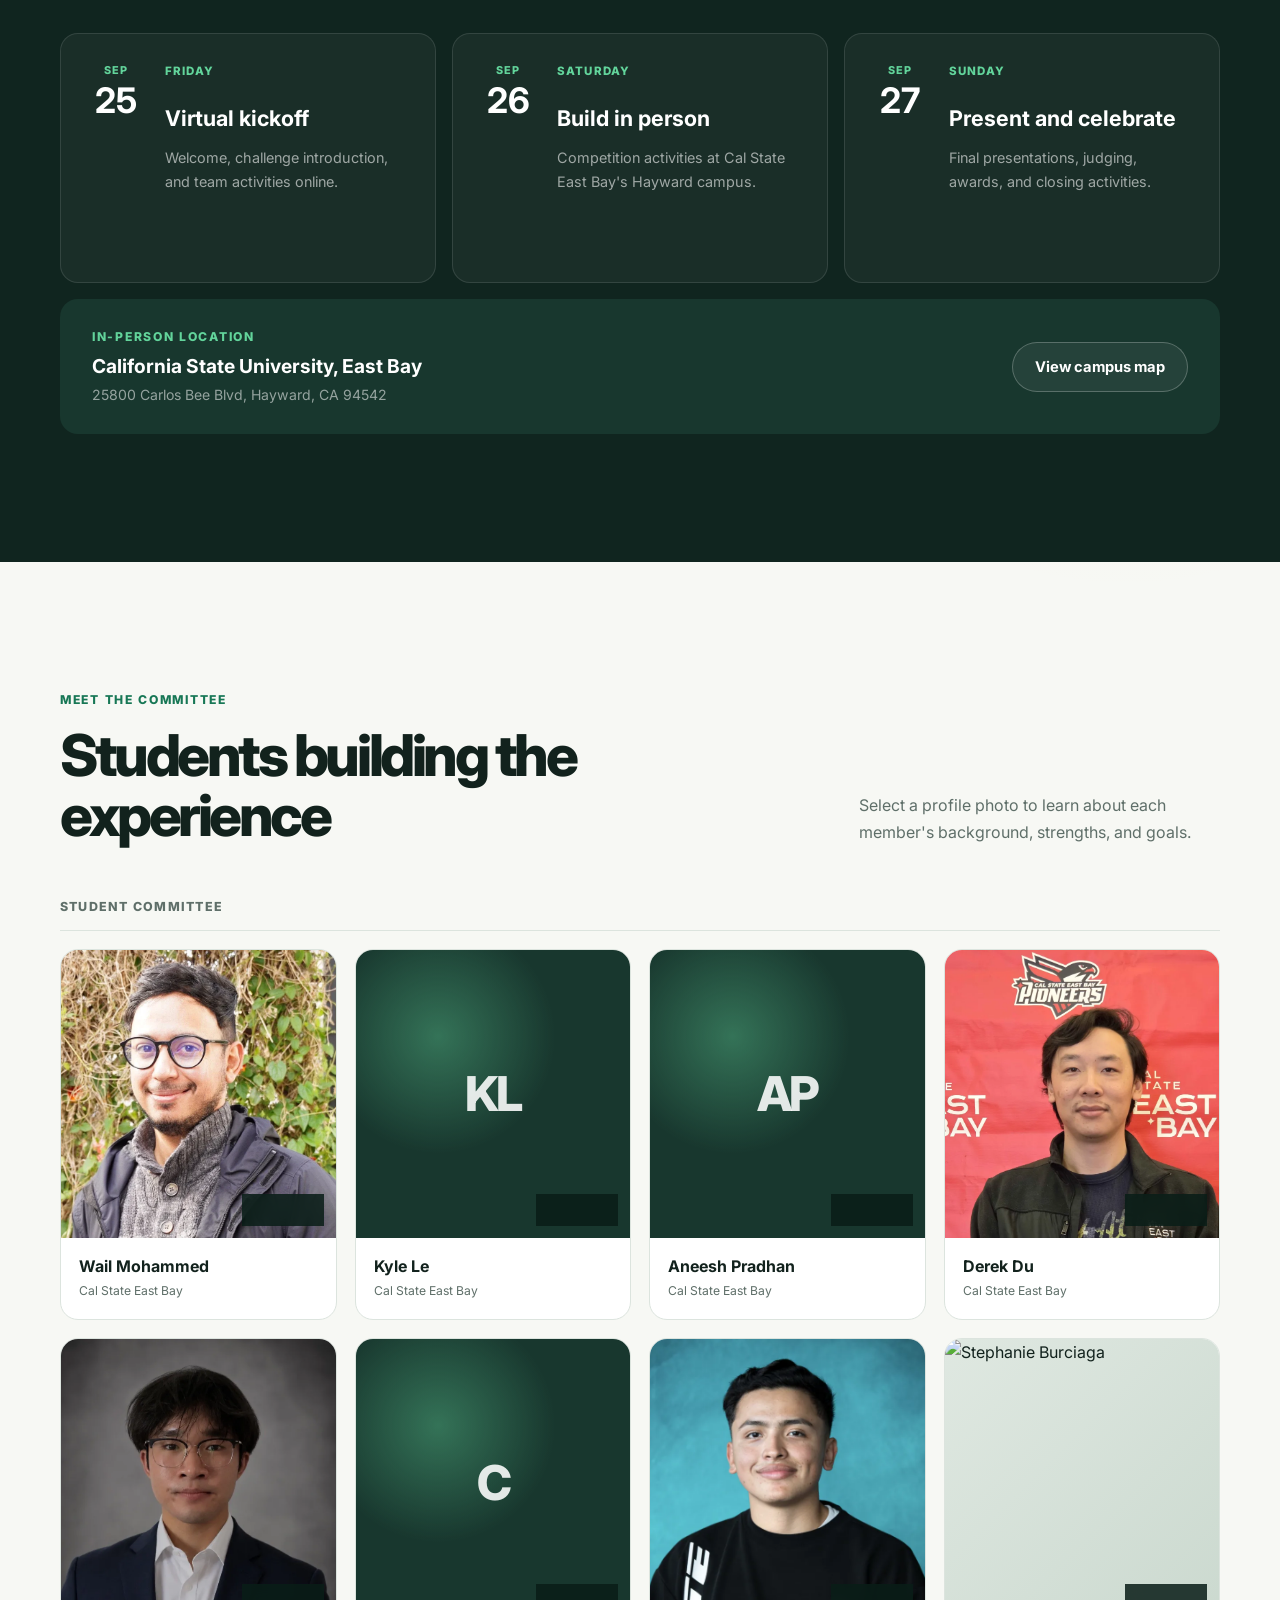
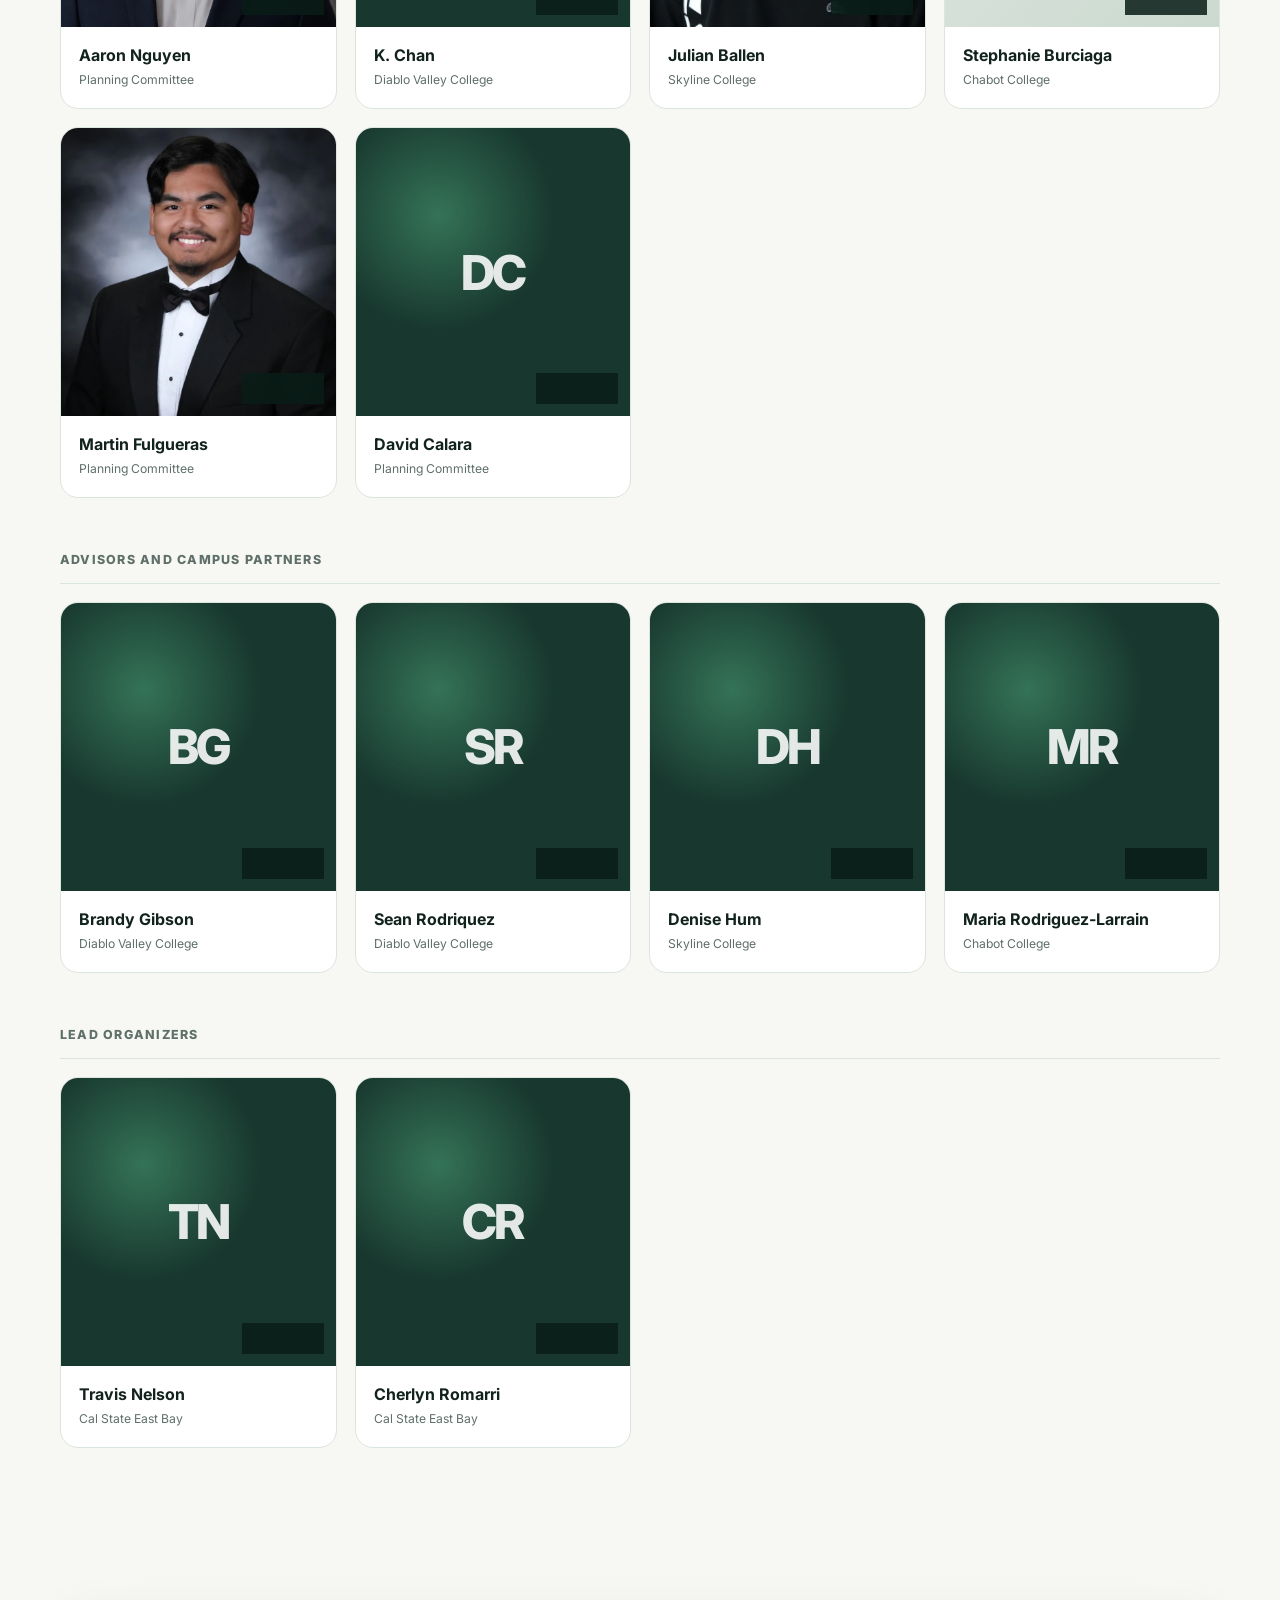
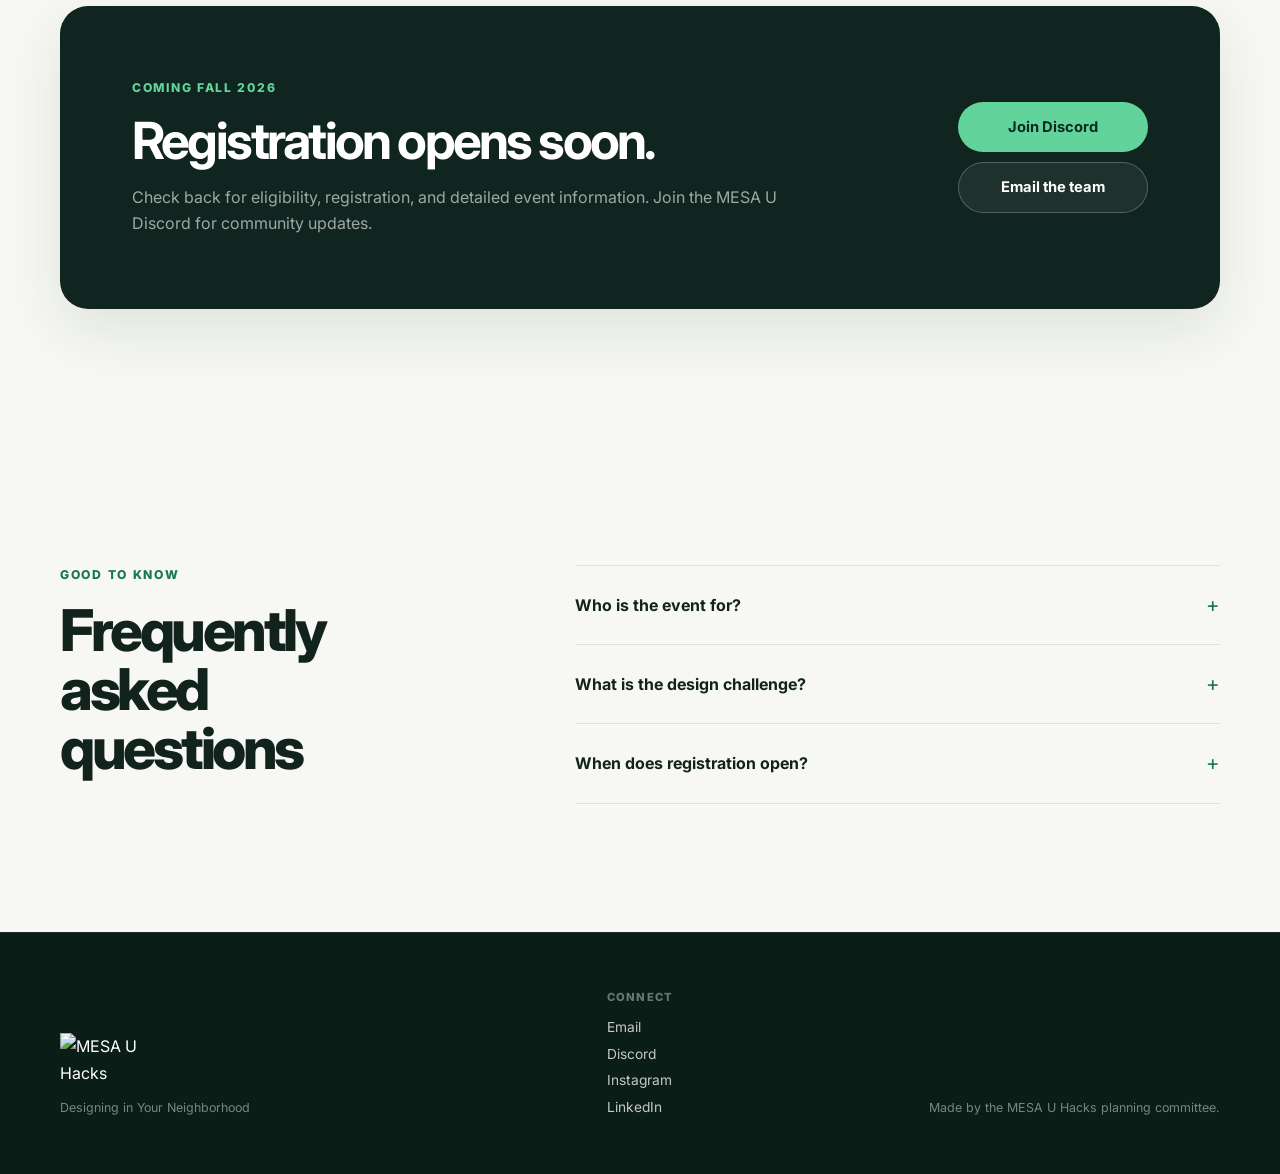
==== commit d97fdac9: "Update to add seconds and fix layout" ====
--- a/index.html
+++ b/index.html
@@ -80,6 +80,7 @@
               <div><strong id="days">00</strong><span>Days</span></div>
               <div><strong id="hours">00</strong><span>Hours</span></div>
               <div><strong id="minutes">00</strong><span>Minutes</span></div>
+              <div><strong id="seconds">00</strong><span>Seconds</span></div>
             </div>
           </aside>
         </div>
--- a/style.css
+++ b/style.css
@@ -361,7 +361,7 @@
 
 .countdown {
   display: grid;
-  grid-template-columns: repeat(3, 1fr);
+  grid-template-columns: repeat(4, 1fr);
   gap: 1px;
   margin-top: 26px;
   overflow: hidden;
@@ -370,7 +370,7 @@
 }
 
 .countdown div {
-  padding: 15px 8px;
+  padding: 14px 4px;
   background: rgba(11, 31, 25, 0.68);
   text-align: center;
 }
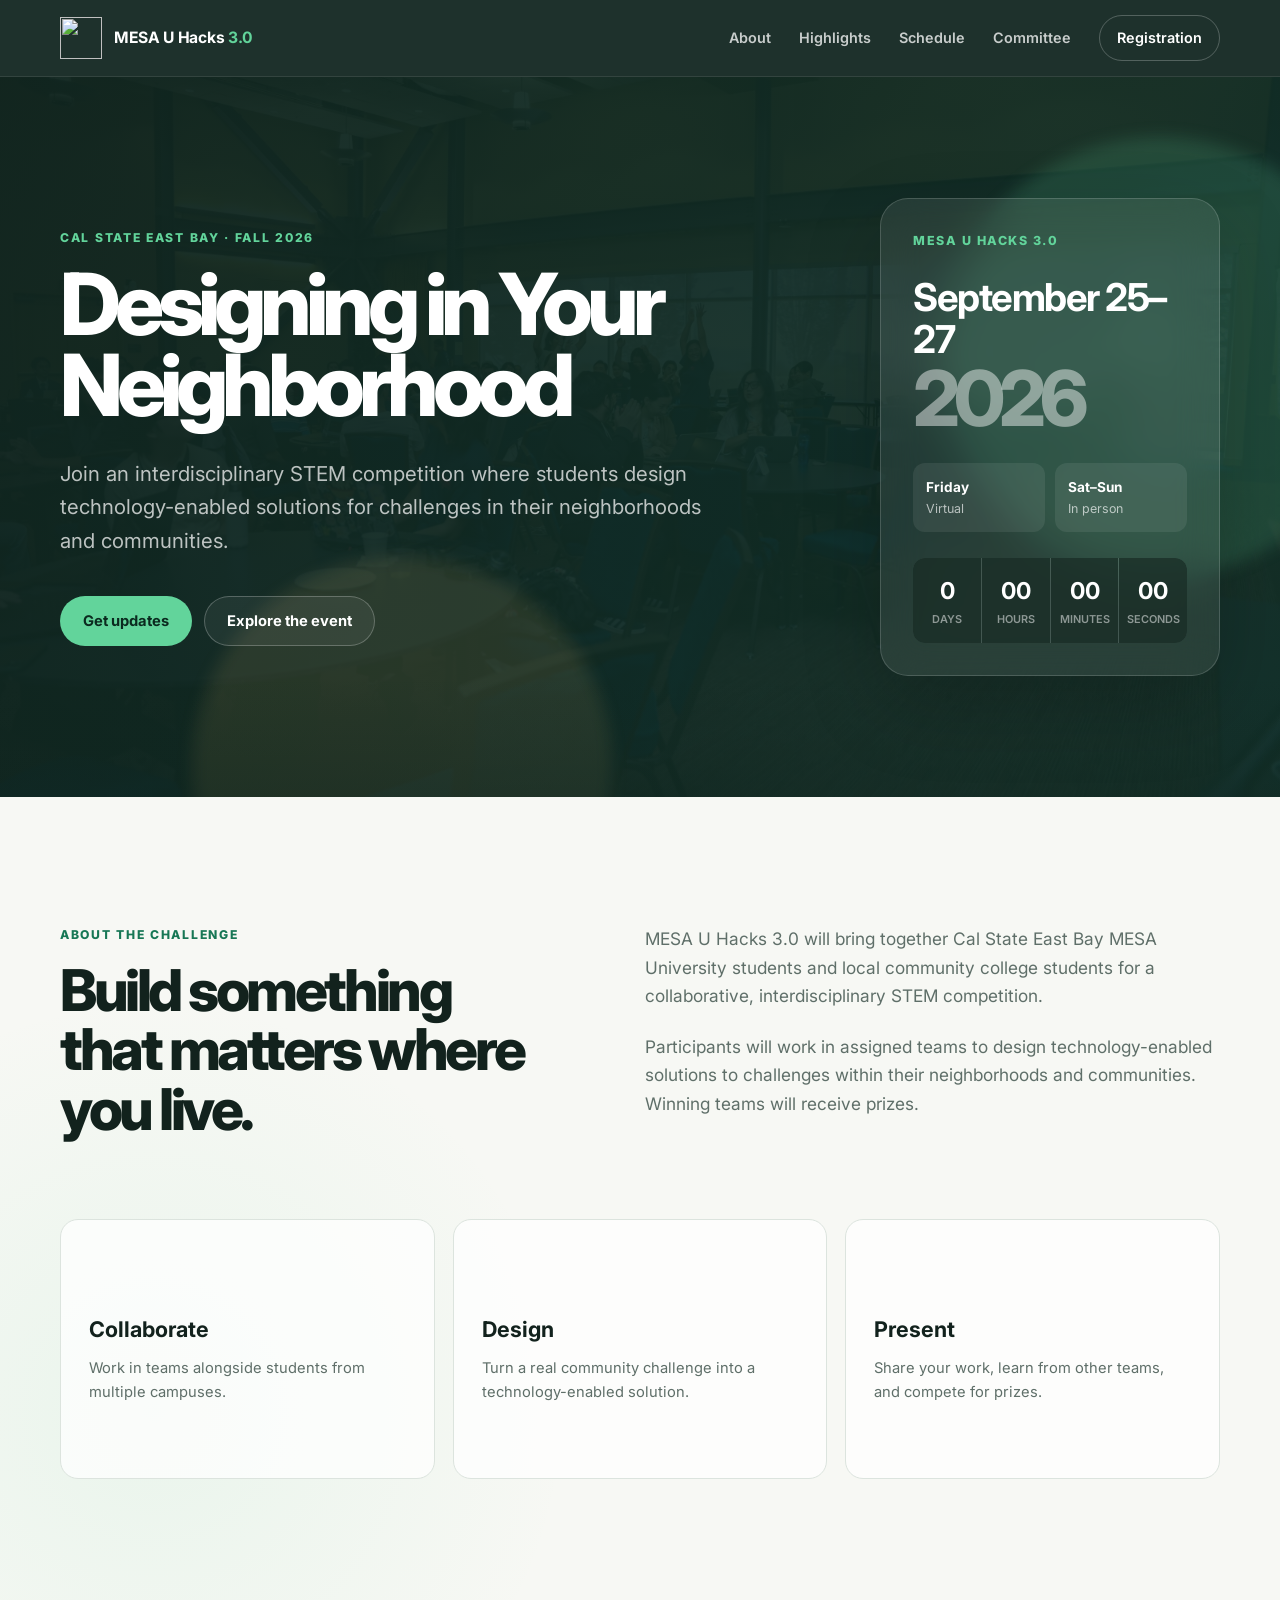
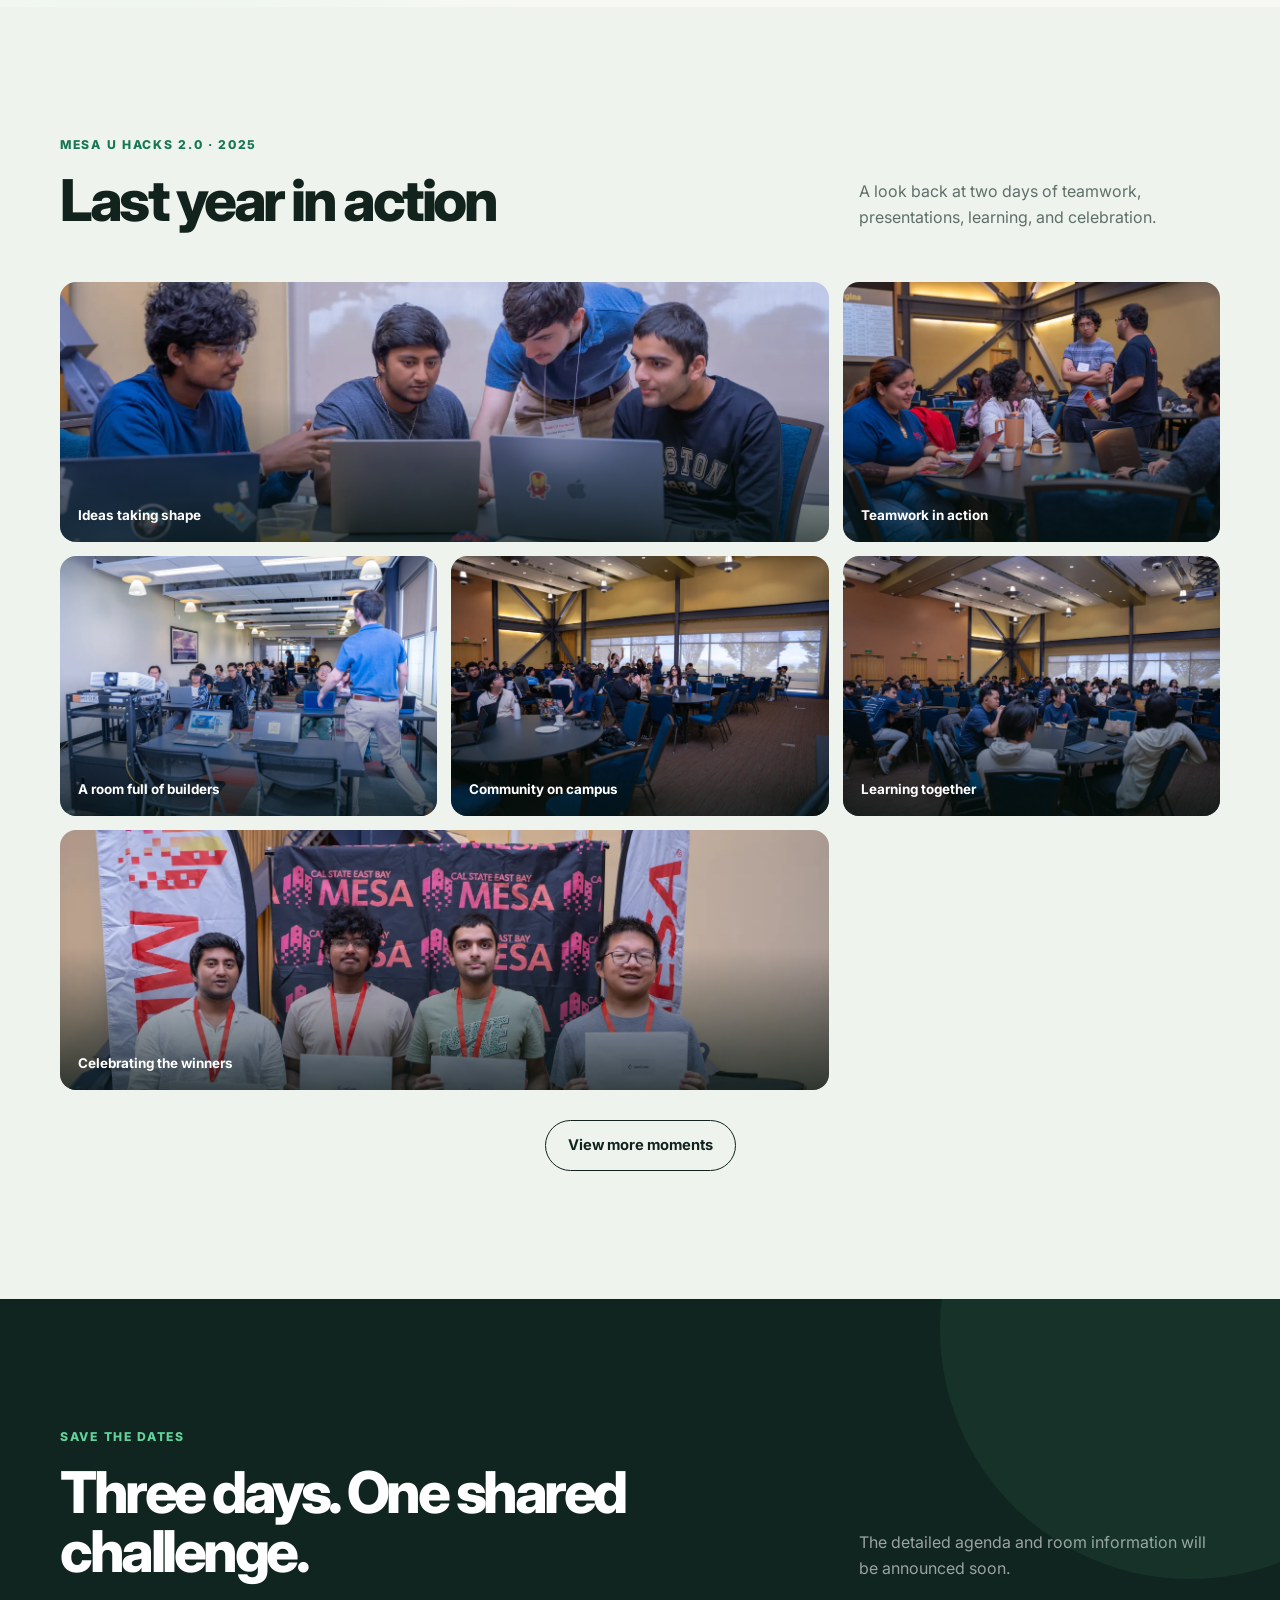
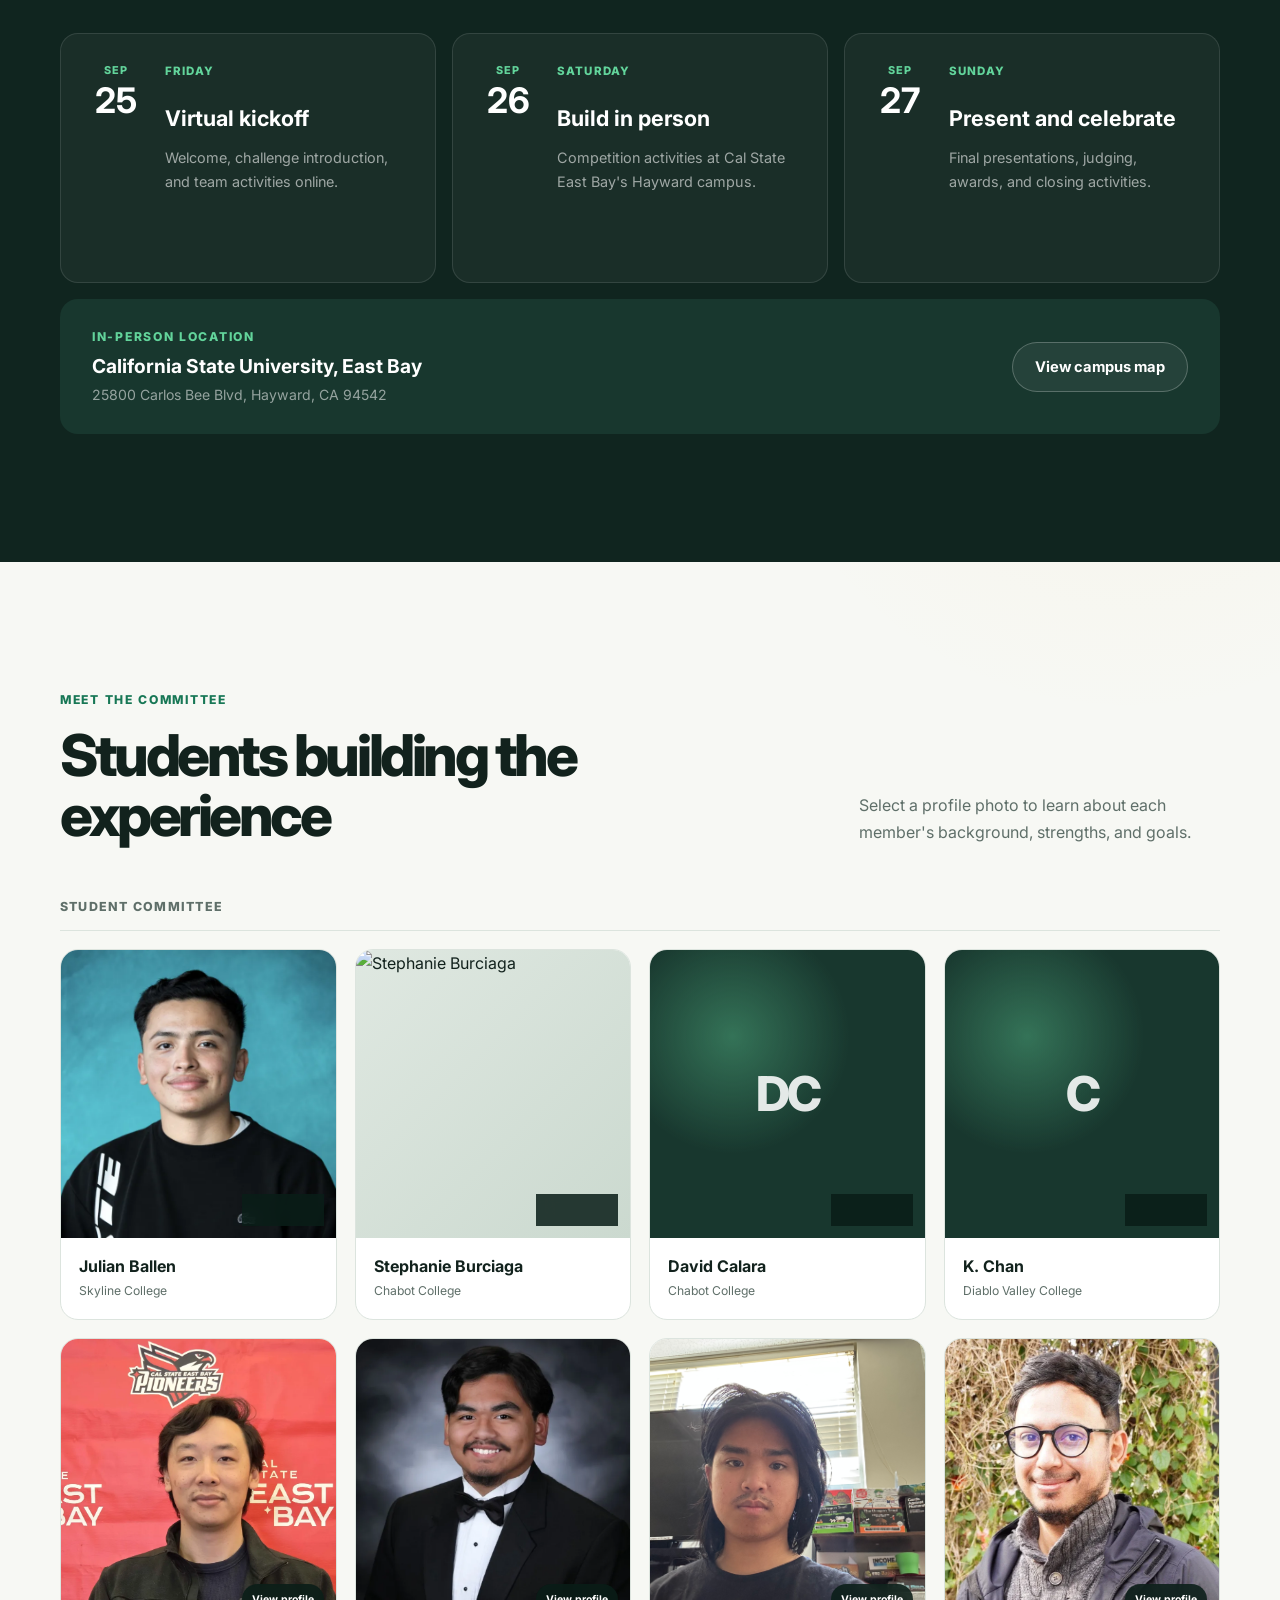
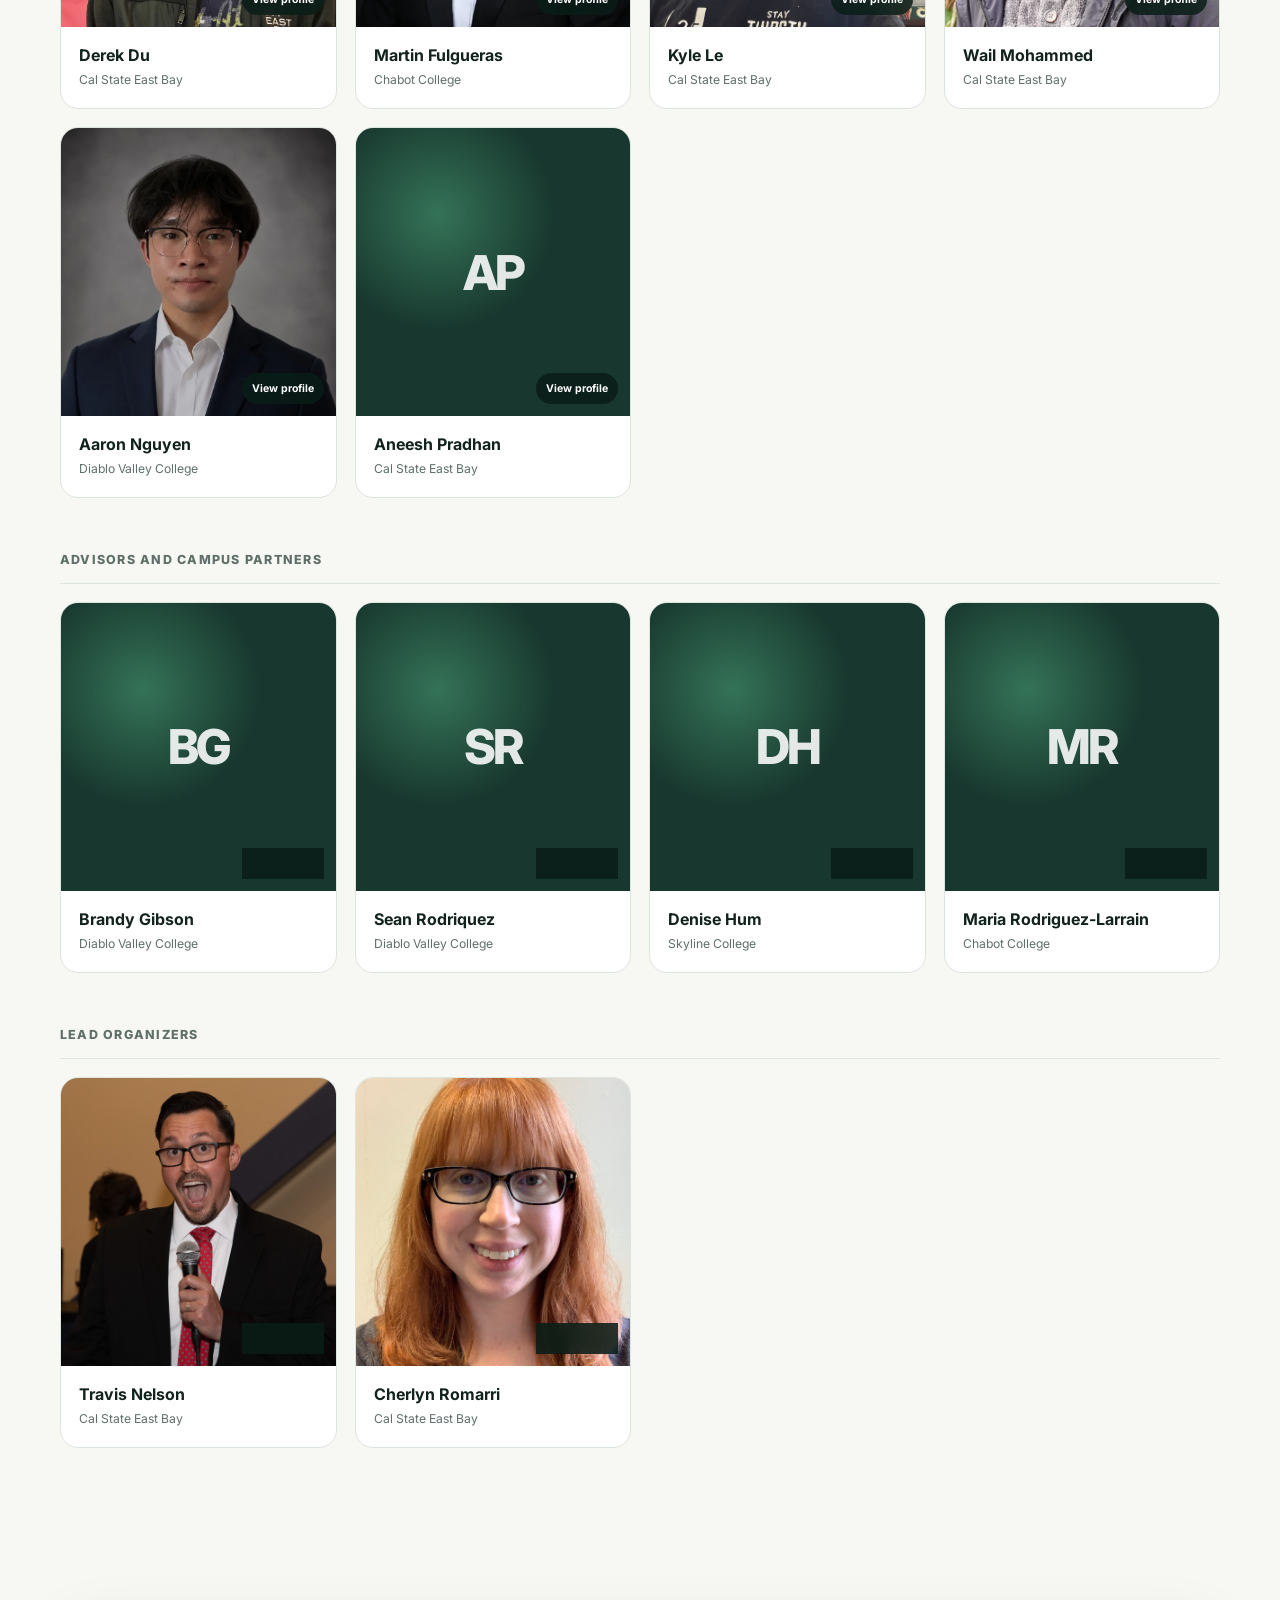
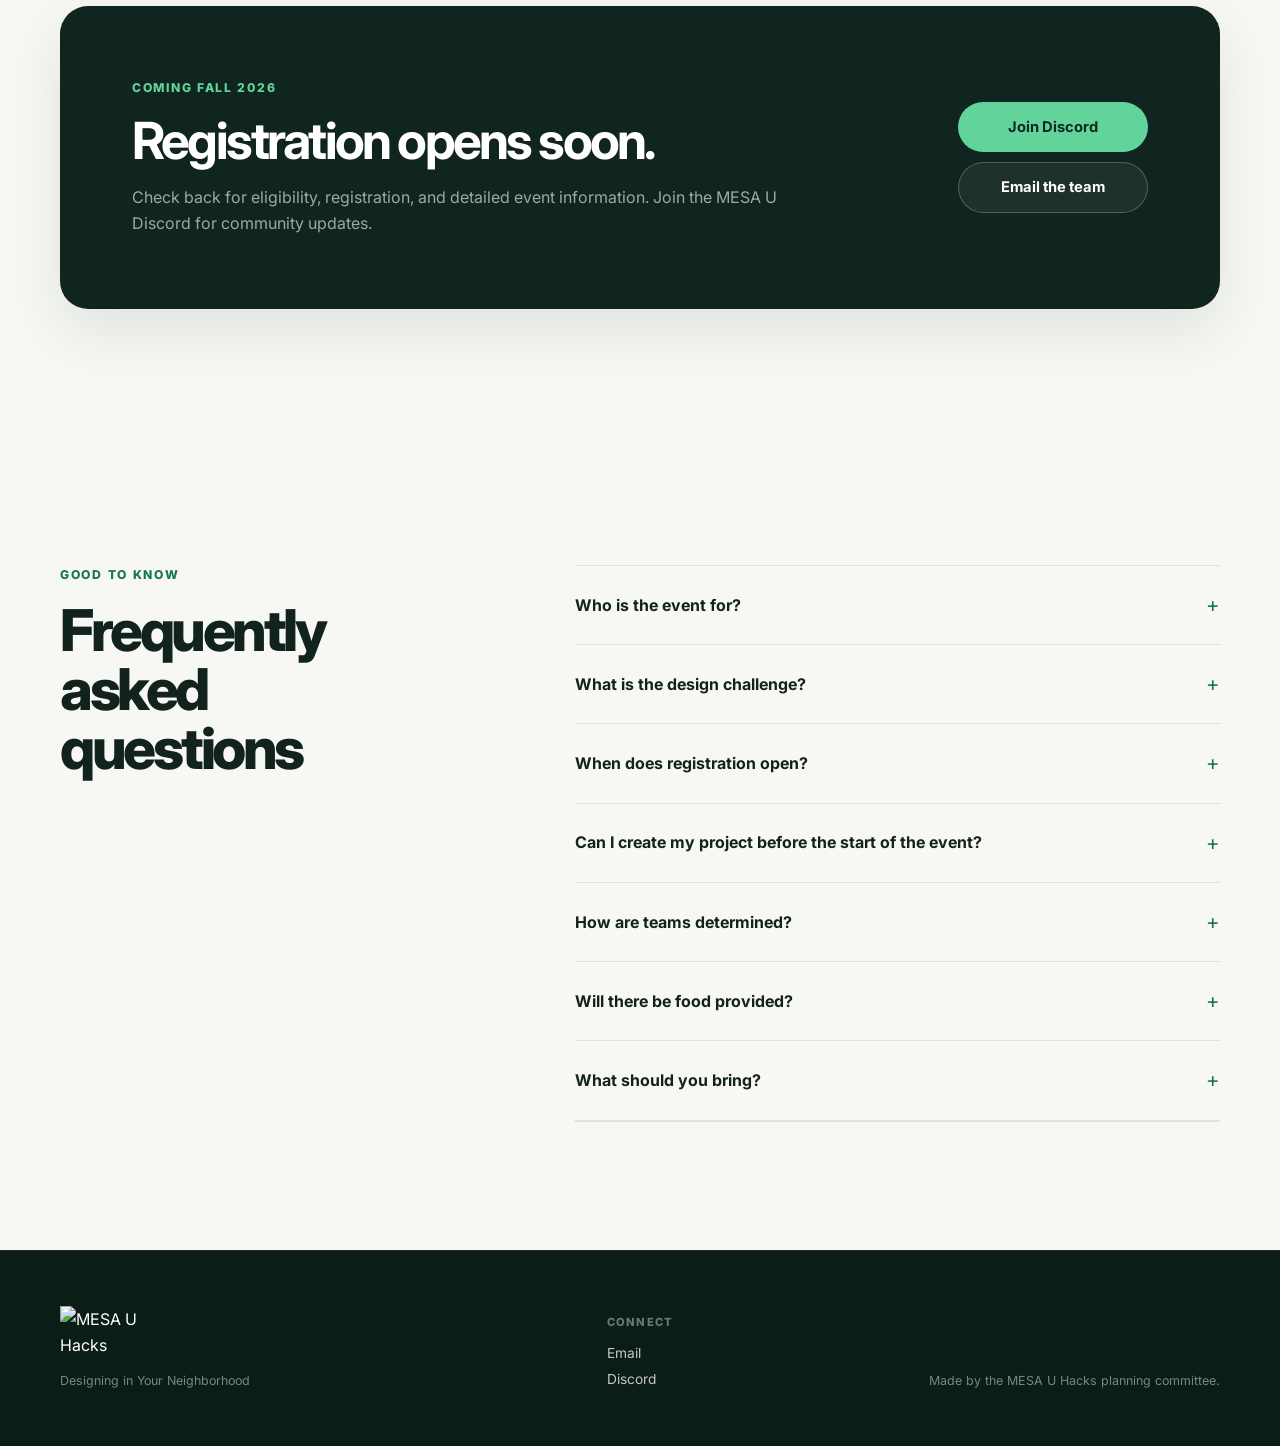
==== commit d3c2ffa8: "updated information on website" ====
--- a/index.html
+++ b/index.html
@@ -282,11 +282,13 @@
                 Who is the event for?<span>+</span>
               </button>
               <div class="faq-answer">
-                <p>
-                  The event is being planned for Cal State East Bay MESA
-                  University students and students from participating local
-                  community colleges. Full eligibility details are coming soon.
-                </p>
+                <article>
+                  <p>
+                    The event is open to Cal State East Bay students and students from participating local community colleges.
+                    For Cal State East Bay students: Priority will be given to MESA U members, then any Computer Science, Data Science, or Engineering majors. Students from other majors are welcome to register for the event but will be considered as space allows. If you would like to join CSUEB's MESA U program, you can apply <b><a href="https://forms.cloud.microsoft/pages/responsepage.aspx?id=QDwnlmyhwUKVvXErrQ8-CiQf0xbW-M1FpHKYPzh9RNlUMDdUMlY1M1YyTlkzTUVKMjFNM1o4MFI3Vy4u&route=shorturl" target="_blank">here</a></b>.
+                    For local community college students: Any student from Chabot College, Diablo Valley College or Skyline College, with priority given to MESA students.
+                  </p>
+                </article>
               </div>
             </article>
             <article class="faq-item">
@@ -294,10 +296,12 @@
                 What is the design challenge?<span>+</span>
               </button>
               <div class="faq-answer">
-                <p>
-                  Teams will design technology-enabled solutions to challenges
-                  within their neighborhoods and communities.
-                </p>
+                <article>
+                  <p>
+                    Teams will design technology-enabled solutions to challenges
+                    within their neighborhoods and communities.
+                  </p>
+                </article>
               </div>
             </article>
             <article class="faq-item">
@@ -305,7 +309,60 @@
                 When does registration open?<span>+</span>
               </button>
               <div class="faq-answer">
-                <p>Registration details will be posted here as soon as they are available.</p>
+                <article>
+                  <p>Registration details will be posted here as soon as they are available.</p>
+                </article>
+              </div>
+            </article>
+            <article class="faq-item">
+              <button type="button" aria-expanded="false">
+                Can I create my project before the start of the event?<span>+</span>
+              </button>
+              <div class="faq-answer">
+                <article>
+                  <p>
+                    No, all projects must be created during the event. The goal of MESA U Hacks is to encourage collaboration and teamwork, so we want to ensure that all participants have an equal opportunity to contribute to their team's project.
+                  </p>
+              </div>
+            </article>
+            <article class="faq-item">
+              <button type="button" aria-expanded="false">
+                How are teams determined?<span>+</span>
+              </button>
+              <div class="faq-answer">
+                <article>
+                  <p>
+                    Teams will be assigned at the start of the event. We will do our best to ensure that each team has a mix of skills and backgrounds, but we cannot guarantee that you will be placed with specific individuals.
+                  </p>
+                </article>
+              </div>
+            </article>
+            <article class="faq-item">
+              <button type="button" aria-expanded="false">
+                Will there be food provided?<span>+</span>
+              </button>
+              <div class="faq-answer">
+                <article>
+                  <p>
+                    Yes, food will be provided for all participants during the in-person portion of the event. We will provide breakfast, lunch, and dinner on Saturday and breakfast and lunch on Sunday. Please let us know if you have any dietary restrictions or allergies when you register.
+                  </p>
+            </article>
+            <article class="faq-item">
+              <button type="button" aria-expanded="false">
+                What should you bring?<span>+</span>
+              </button>
+              <div class="faq-answer">
+                <article>
+                  <p>
+                    Please bring the following items:
+                  </p>
+                  <ul>
+                    <li>A laptop or device capable of coding</li>
+                    <li>Your laptop or device charger</li>
+                    <li>Any cables or adapters you might need</li>
+                    <li>A reusable water bottle</li>
+                  </ul>
+                </article>
               </div>
             </article>
           </div>
@@ -323,8 +380,6 @@
           <p class="footer-label">Connect</p>
           <a href="mailto:csuebmesau@gmail.com">Email</a>
           <a href="https://discord.gg/DRM5dBdEhH" target="_blank" rel="noopener noreferrer">Discord</a>
-          <a href="https://www.instagram.com/mesa.u.hacks/" target="_blank" rel="noopener noreferrer">Instagram</a>
-          <a href="https://www.linkedin.com/in/mesa-u-hacks-50aaa92a6/" target="_blank" rel="noopener noreferrer">LinkedIn</a>
         </div>
         <p class="footer-note">Made by the MESA U Hacks planning committee.</p>
       </div>
--- a/style.css
+++ b/style.css
@@ -825,8 +825,14 @@
   transition: grid-template-rows 240ms ease;
 }
 
-.faq-answer > p {
+.faq-answer > article {
   overflow: hidden;
+}
+
+.faq-answer ul {
+  list-style: disc;
+  padding-left: 1.5rem;
+  margin-top: 0;
 }
 
 .faq-item > button[aria-expanded="true"] + .faq-answer {
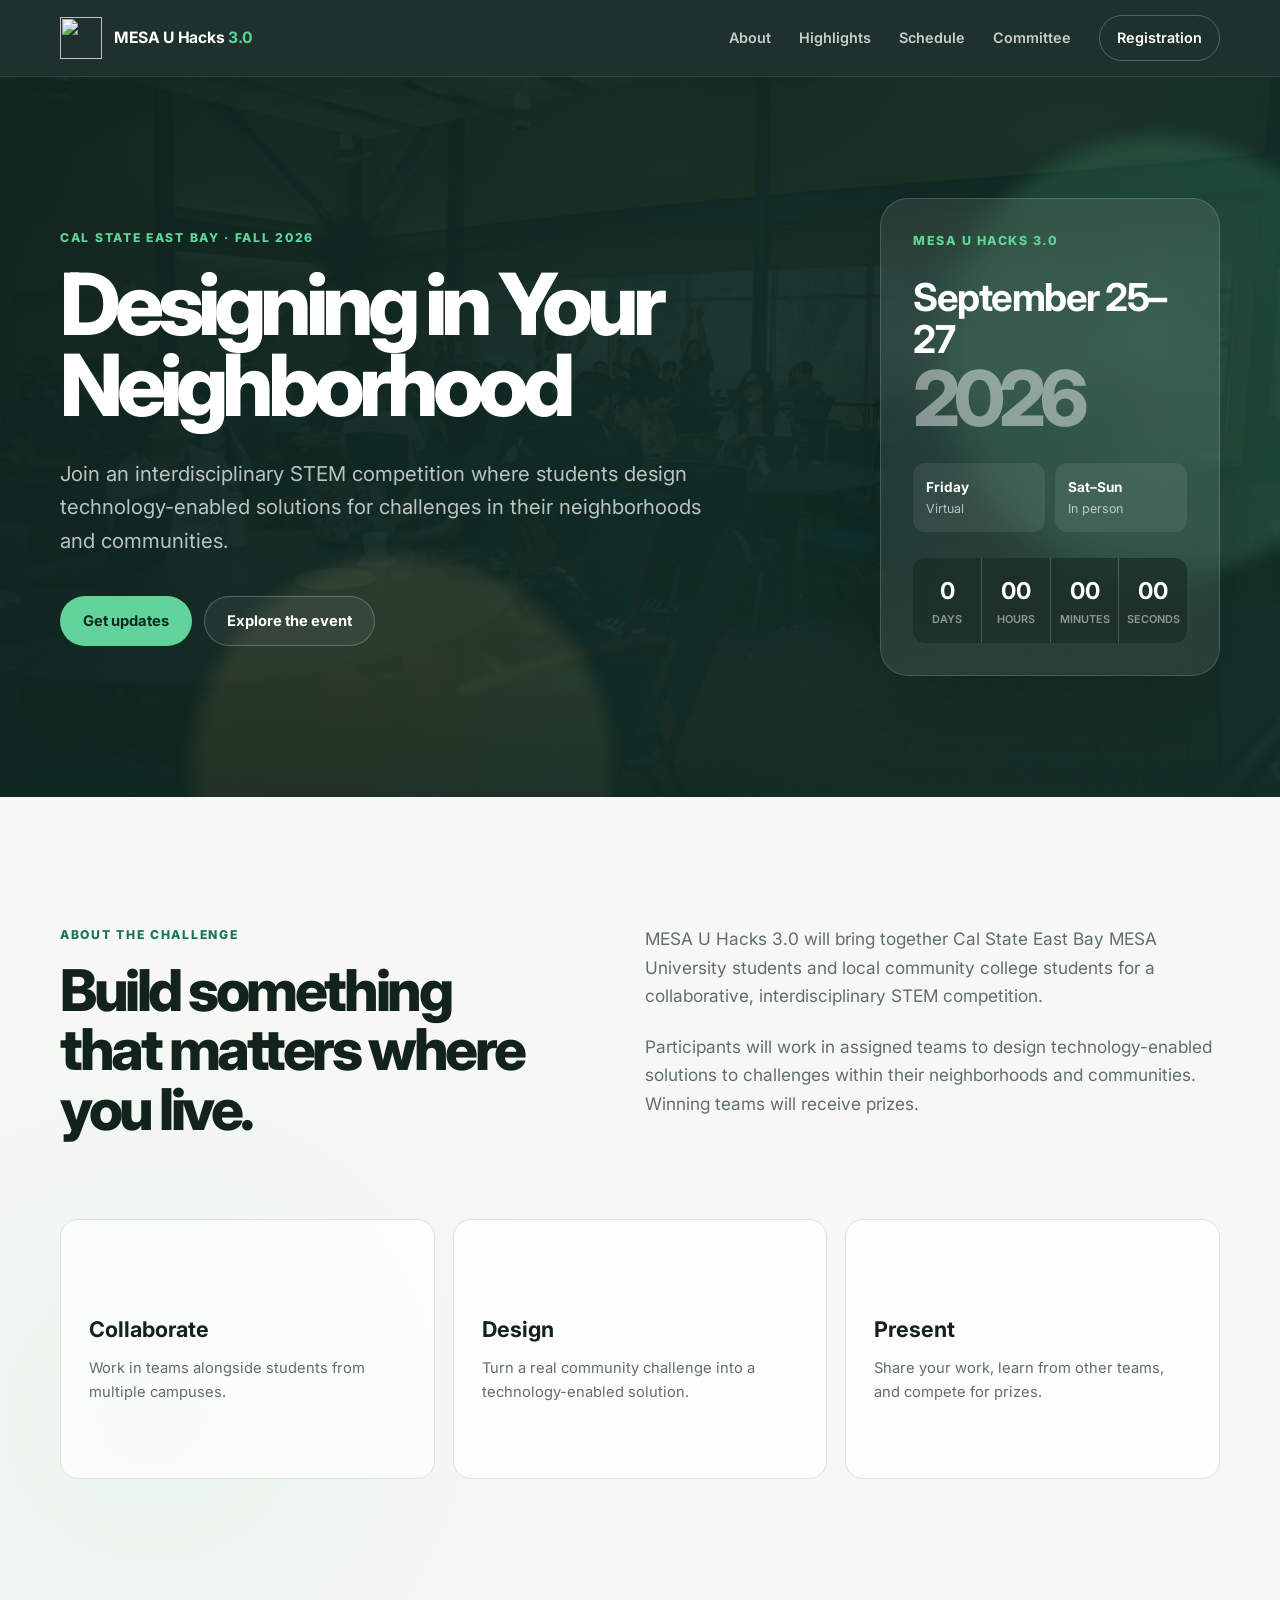
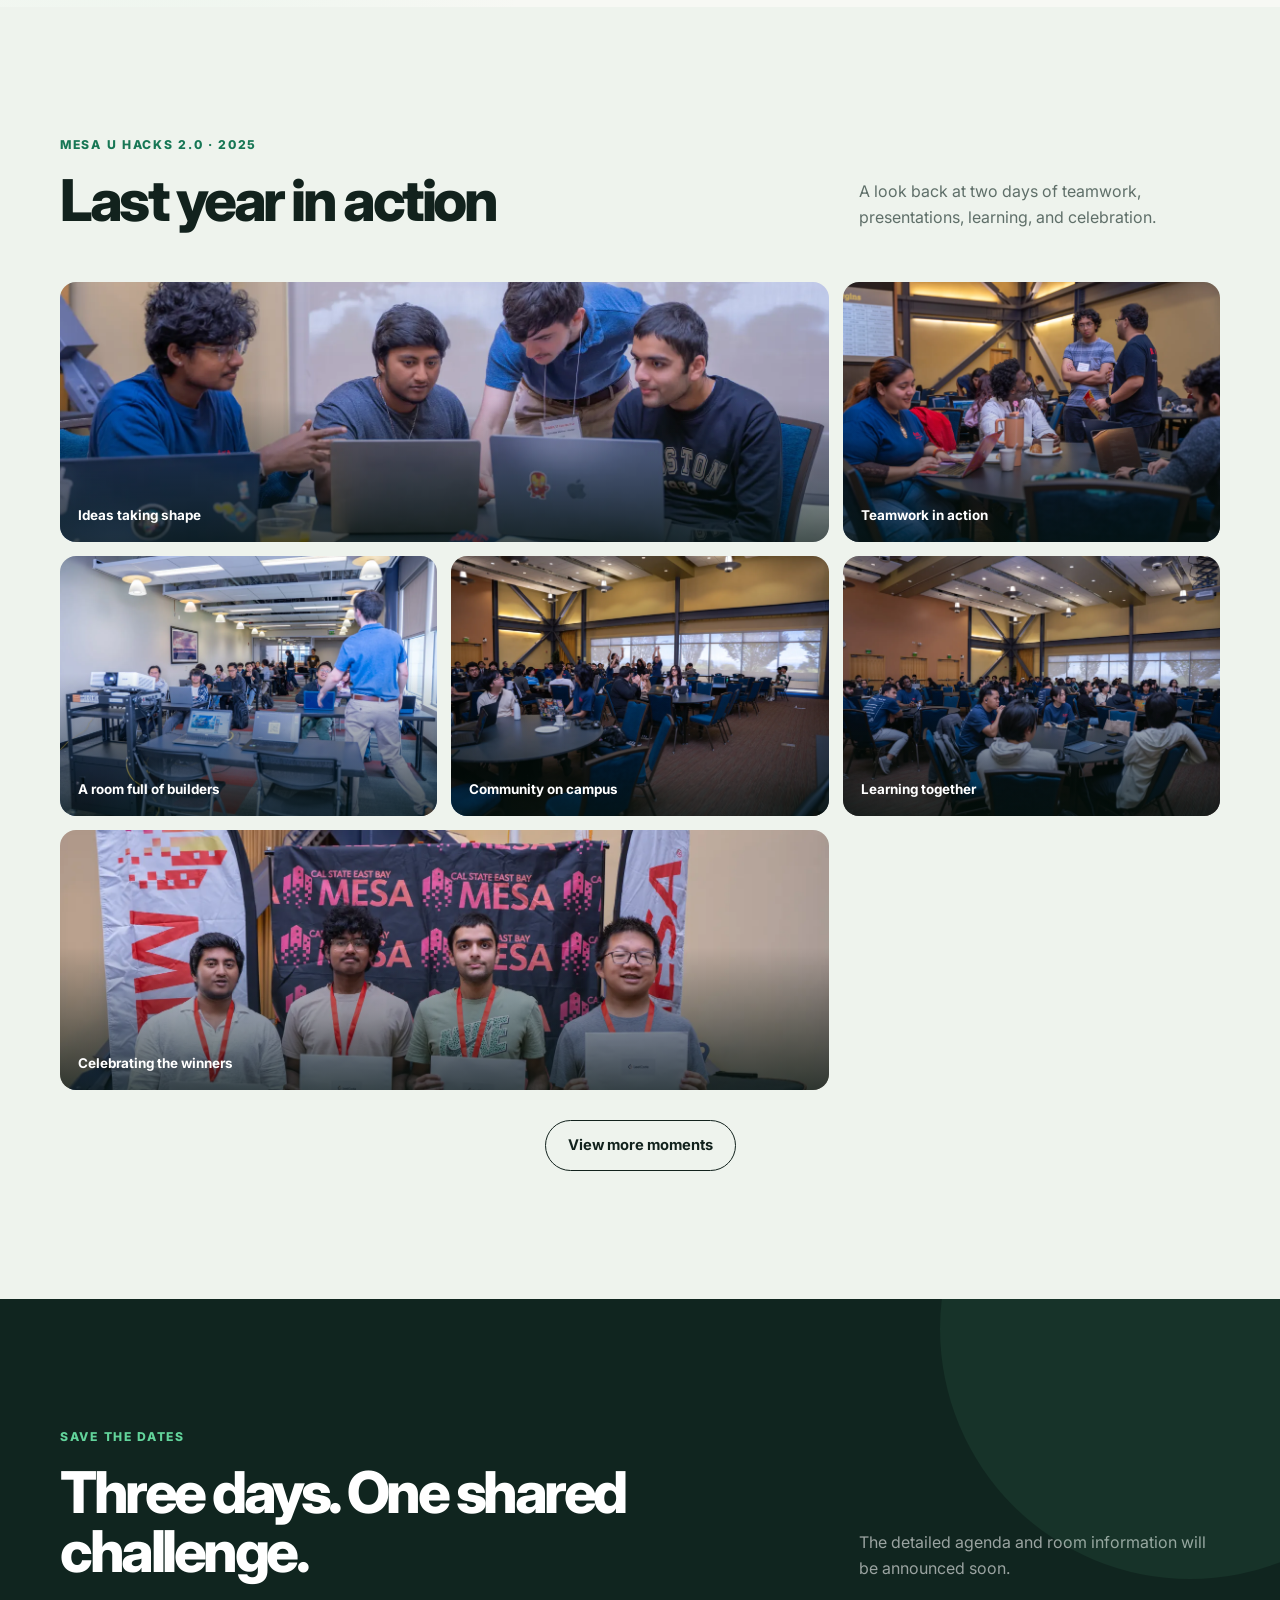
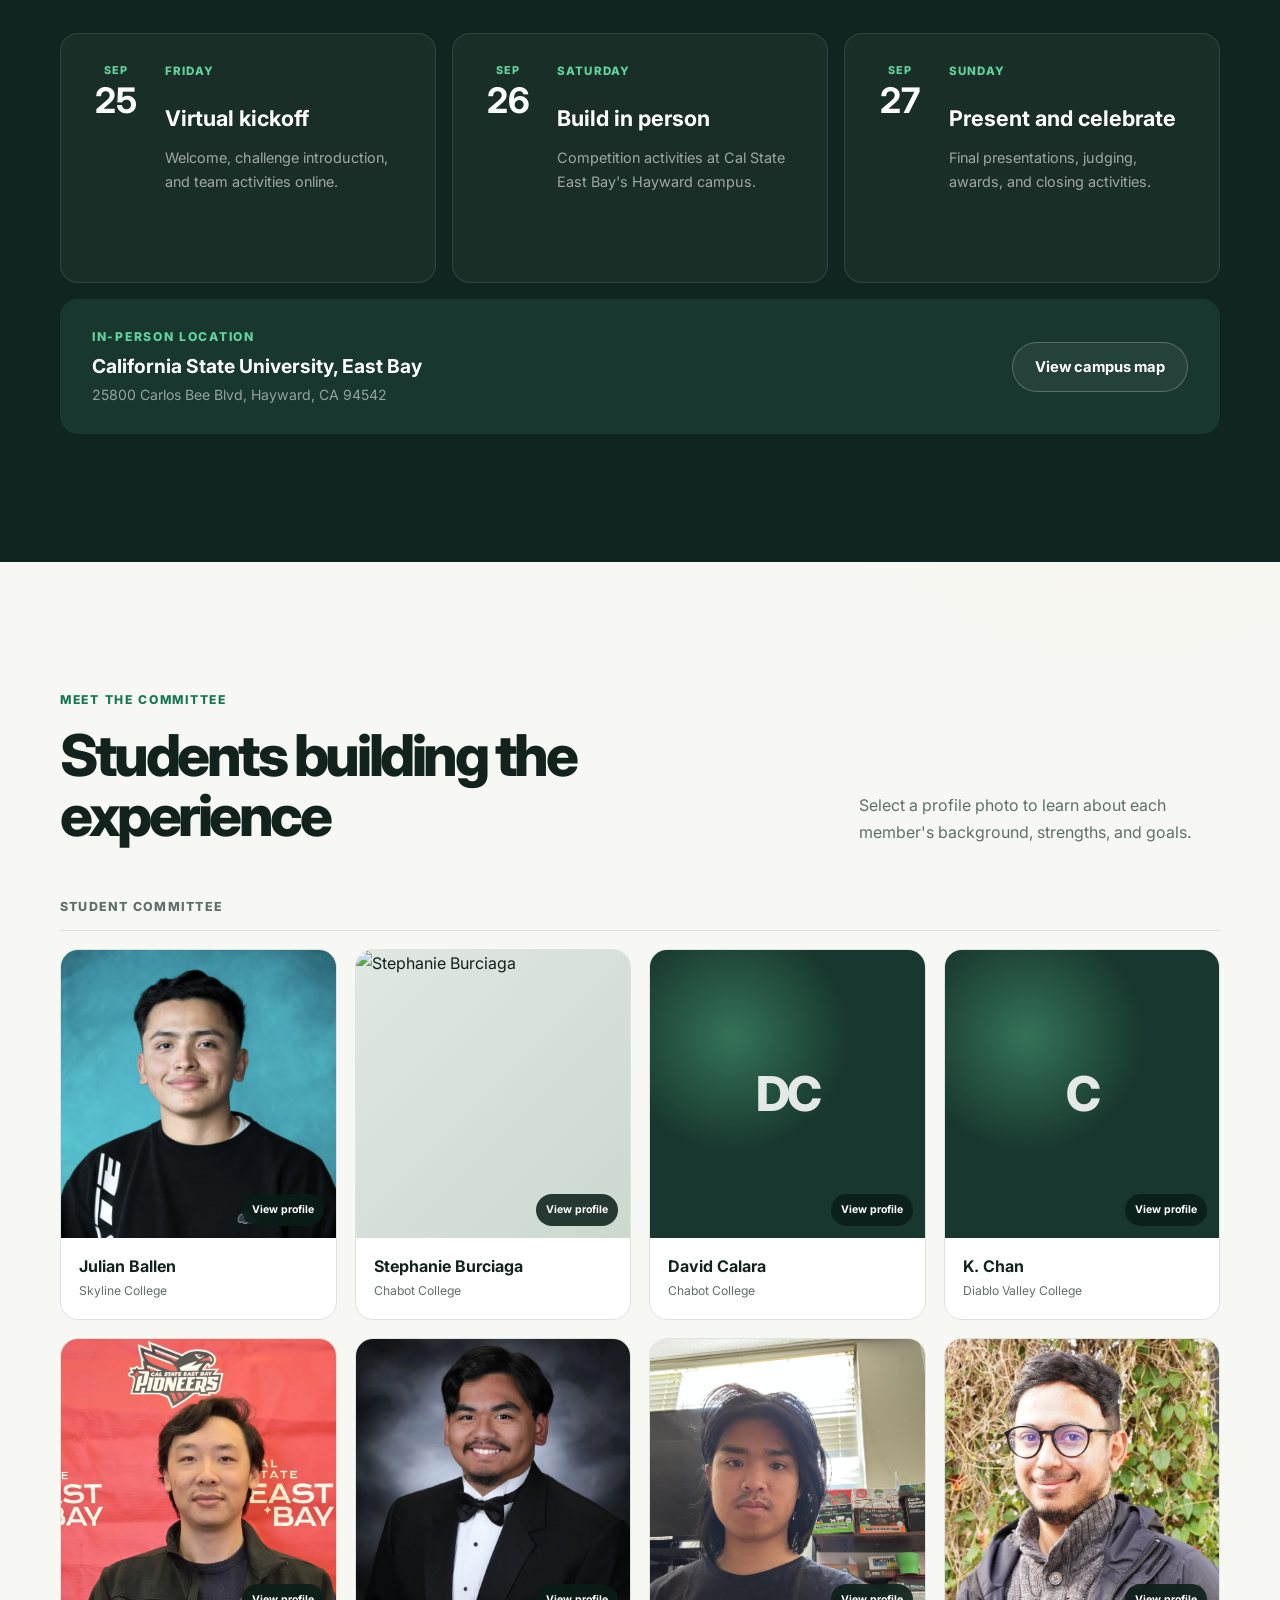
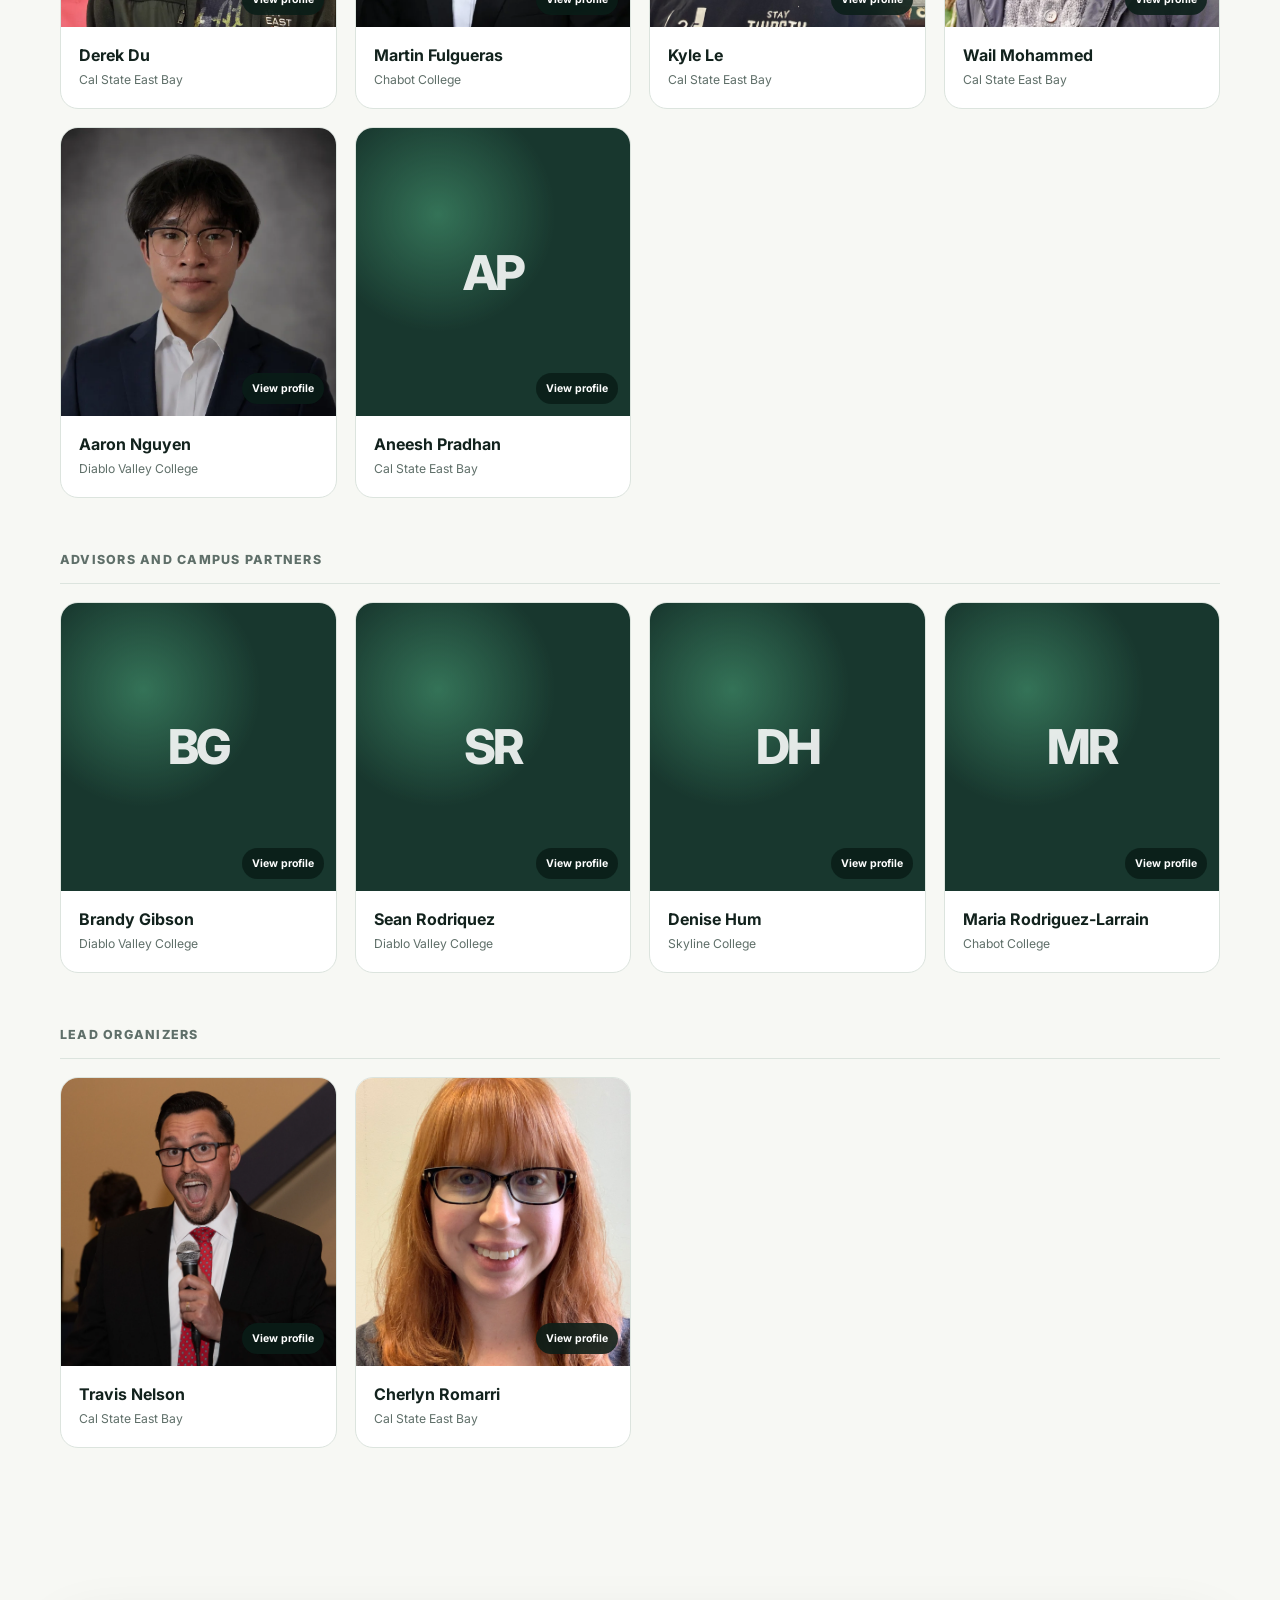
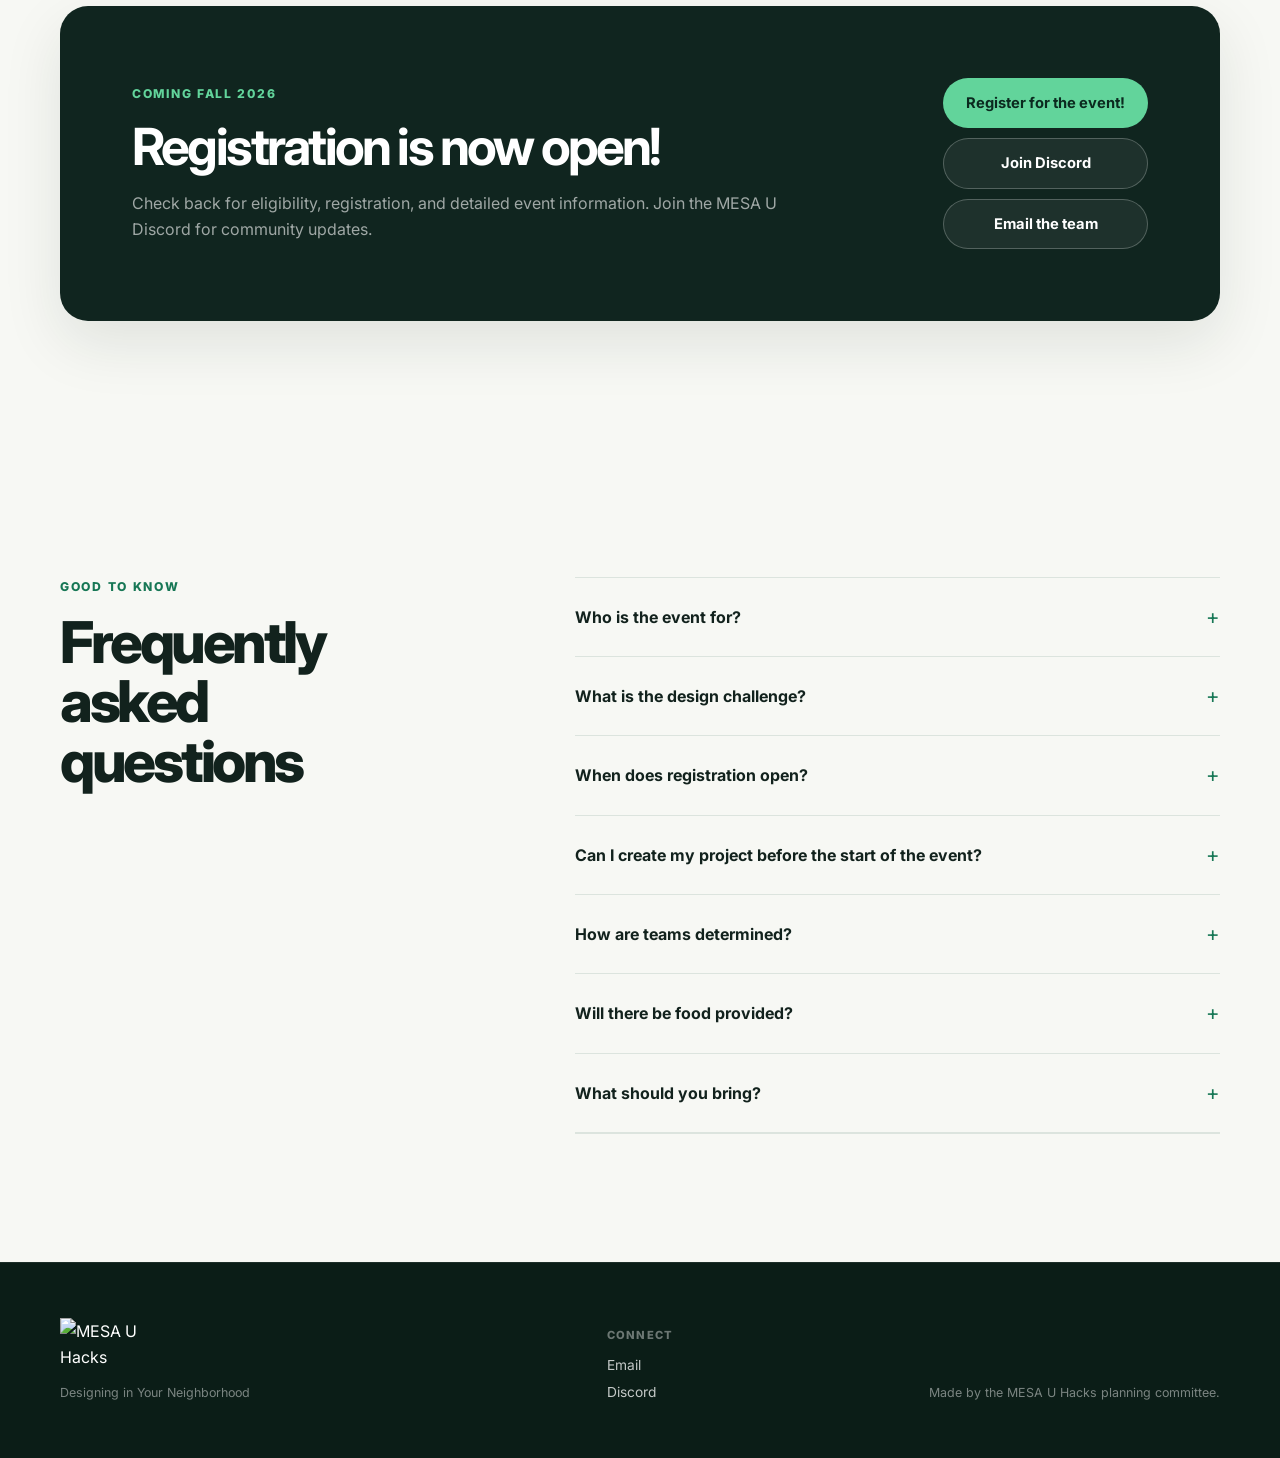
==== commit 4bd7cb99: "updated registration/advisors LI" ====
--- a/index.html
+++ b/index.html
@@ -257,14 +257,15 @@
         <div class="container registration-card">
           <div>
             <p class="eyebrow">Coming Fall 2026</p>
-            <h2>Registration opens soon.</h2>
+            <h2>Registration is now open!</h2>
             <p>
               Check back for eligibility, registration, and detailed event
               information. Join the MESA U Discord for community updates.
             </p>
           </div>
           <div class="registration-actions">
-            <a class="button button-primary" href="https://discord.gg/DRM5dBdEhH" target="_blank" rel="noopener noreferrer">Join Discord</a>
+            <a class="button button-primary" href="https://docs.google.com/forms/d/e/1FAIpQLSfNN95bVuemnGSCyQ04xs9wbMBopwj20tqk6DGIaPwOIrnrBw/viewform" target="_blank" rel="noopener noreferrer">Register for the event!</a>
+            <a class="button button-secondary" href="https://discord.gg/DRM5dBdEhH" target="_blank" rel="noopener noreferrer">Join Discord</a>
             <a class="button button-secondary" href="mailto:csuebmesau@gmail.com">Email the team</a>
           </div>
         </div>
@@ -344,7 +345,8 @@
               <div class="faq-answer">
                 <article>
                   <p>
-                    Yes, food will be provided for all participants during the in-person portion of the event. We will provide breakfast, lunch, and dinner on Saturday and breakfast and lunch on Sunday. Please let us know if you have any dietary restrictions or allergies when you register.
+                    We will provide a light breakfast and lunch on both Saturday and Sunday.
+                    A light breakfast will be provided in the MPR on both Saturday and Sunday. Lunch will be at the dining commons on both Saturday and Sunday.
                   </p>
             </article>
             <article class="faq-item">
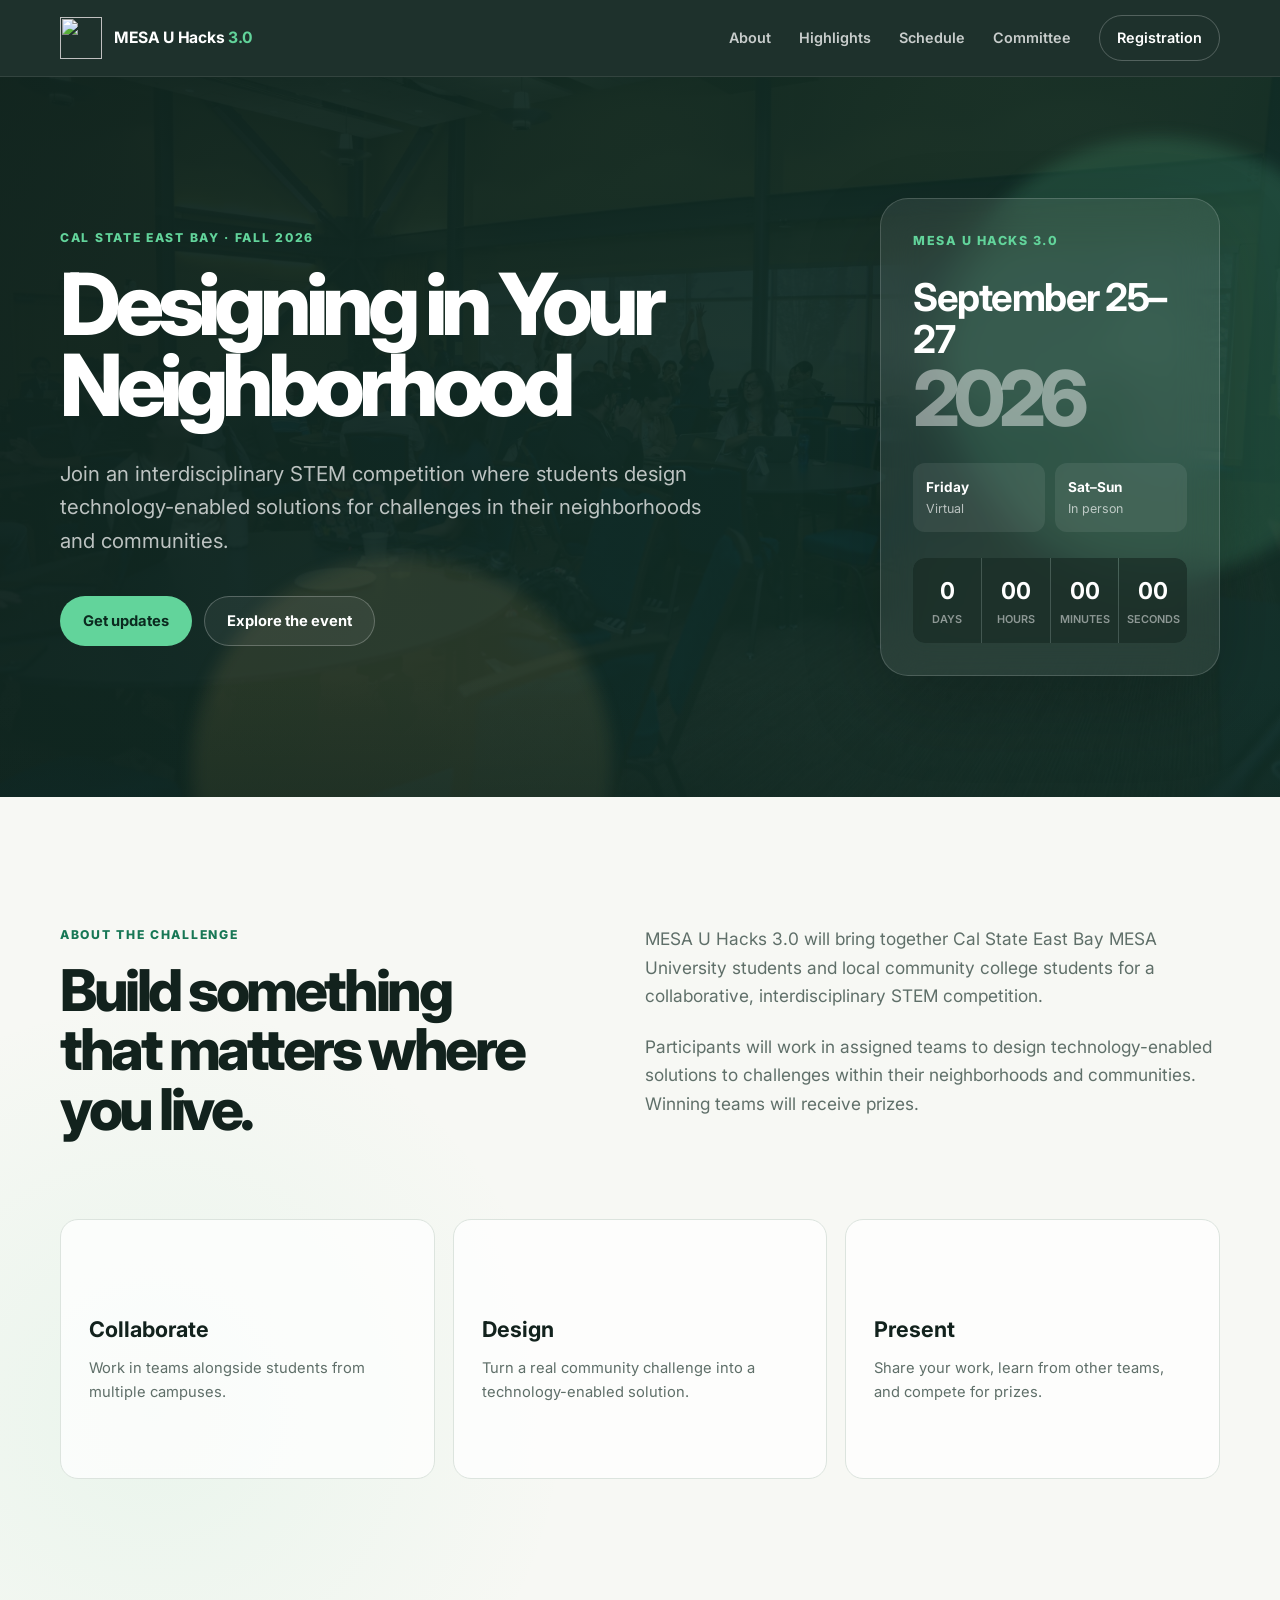
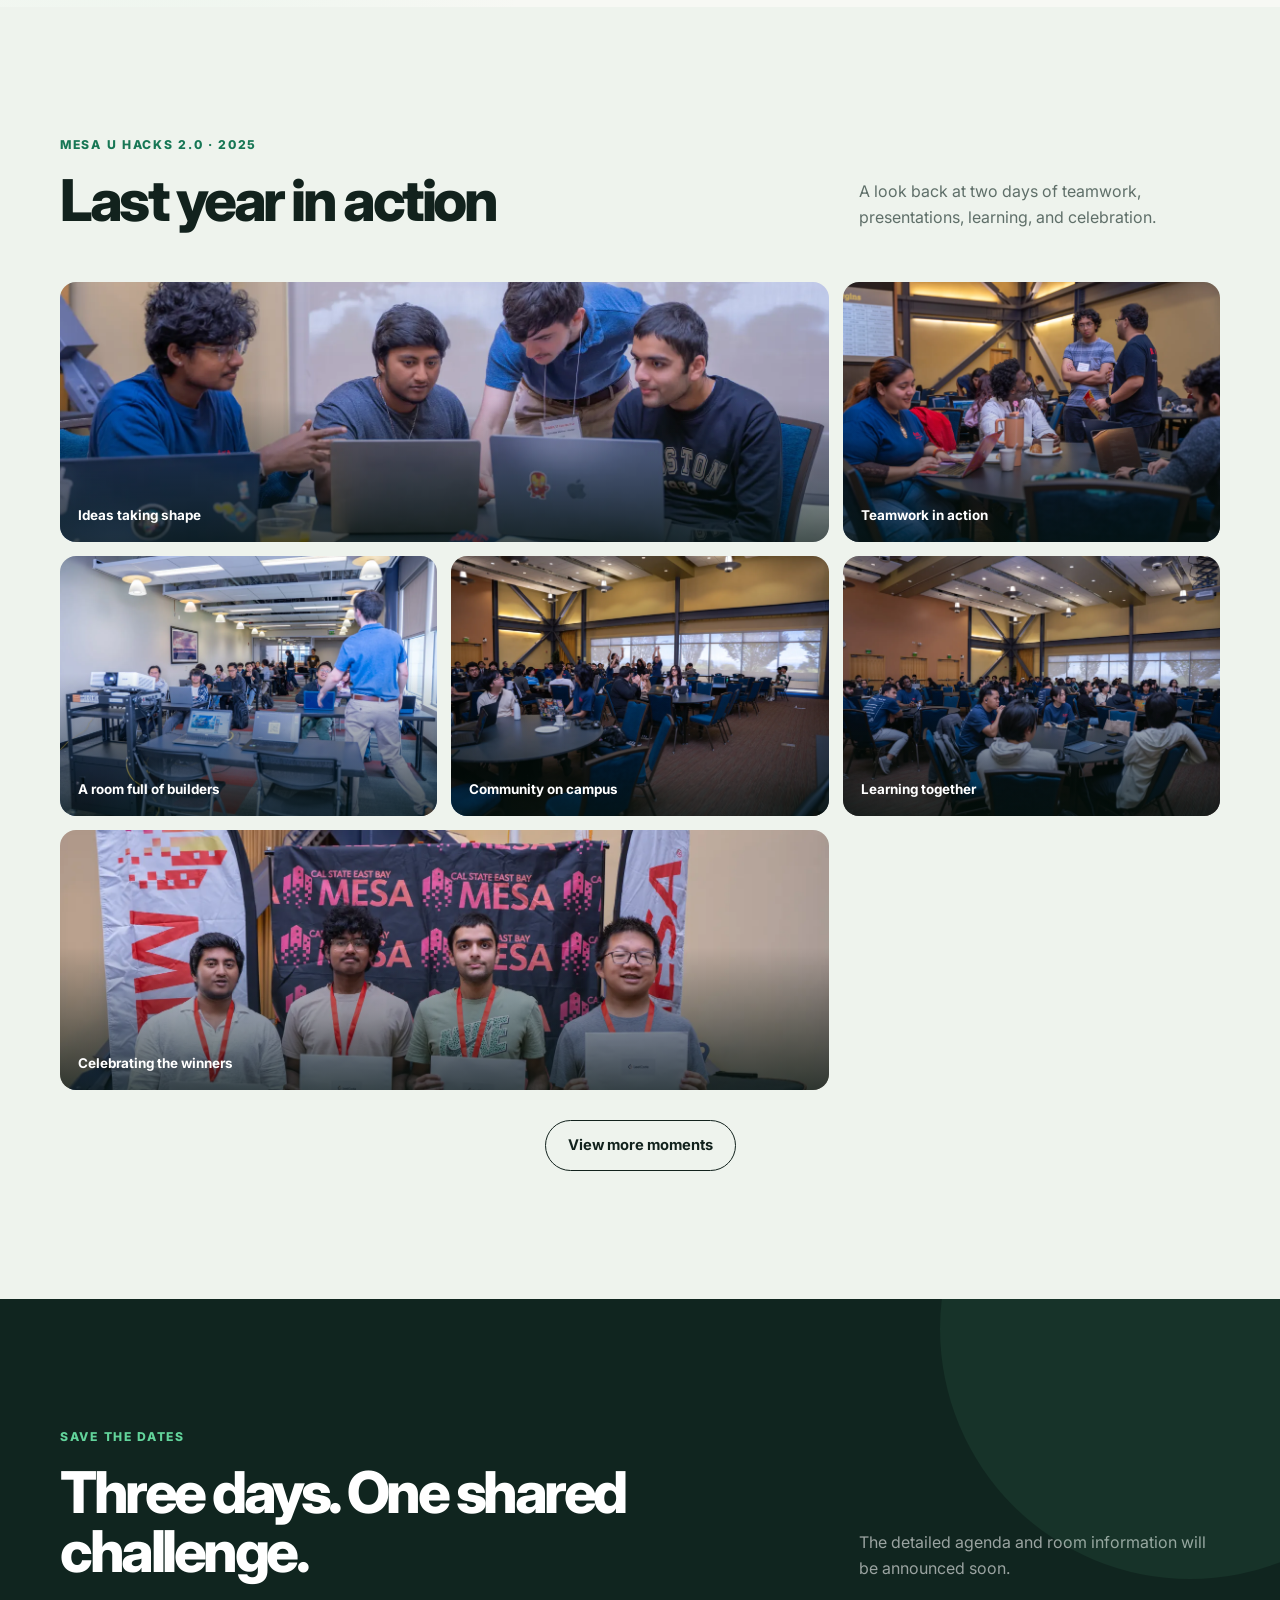
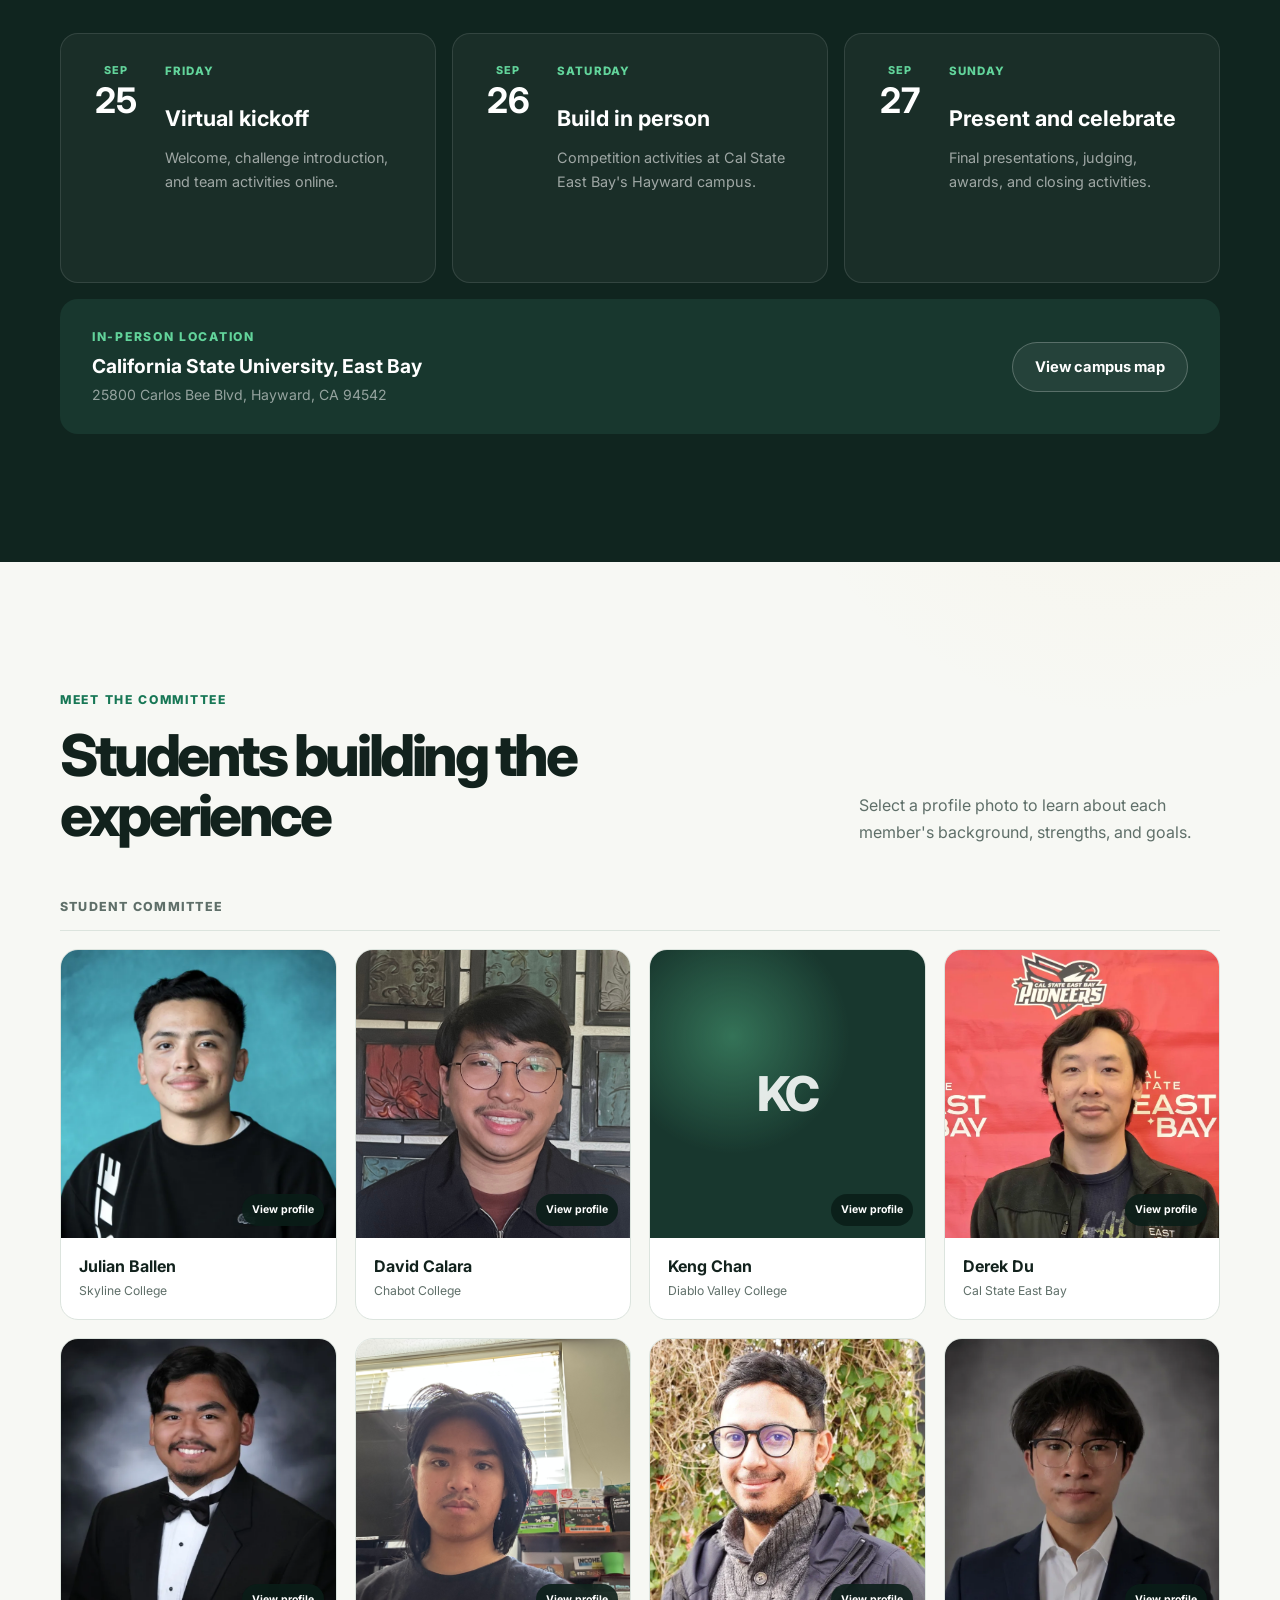
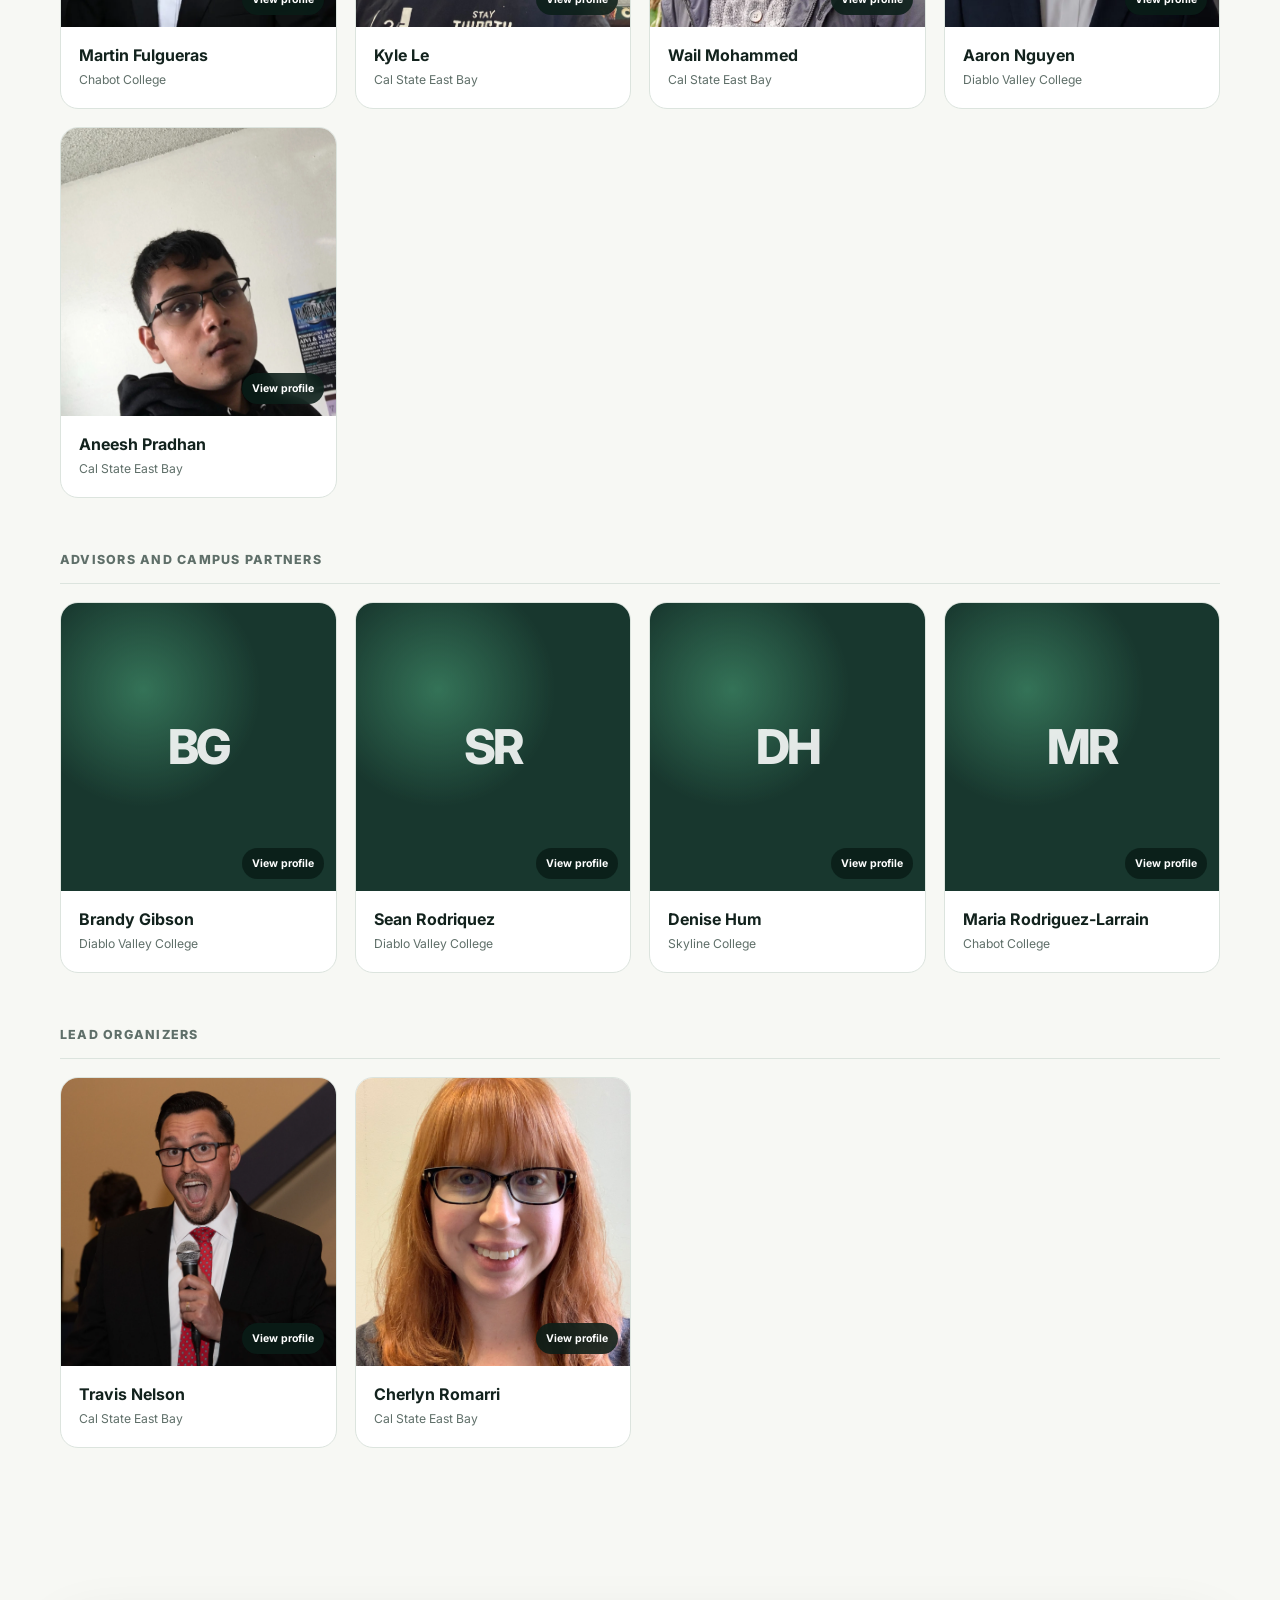
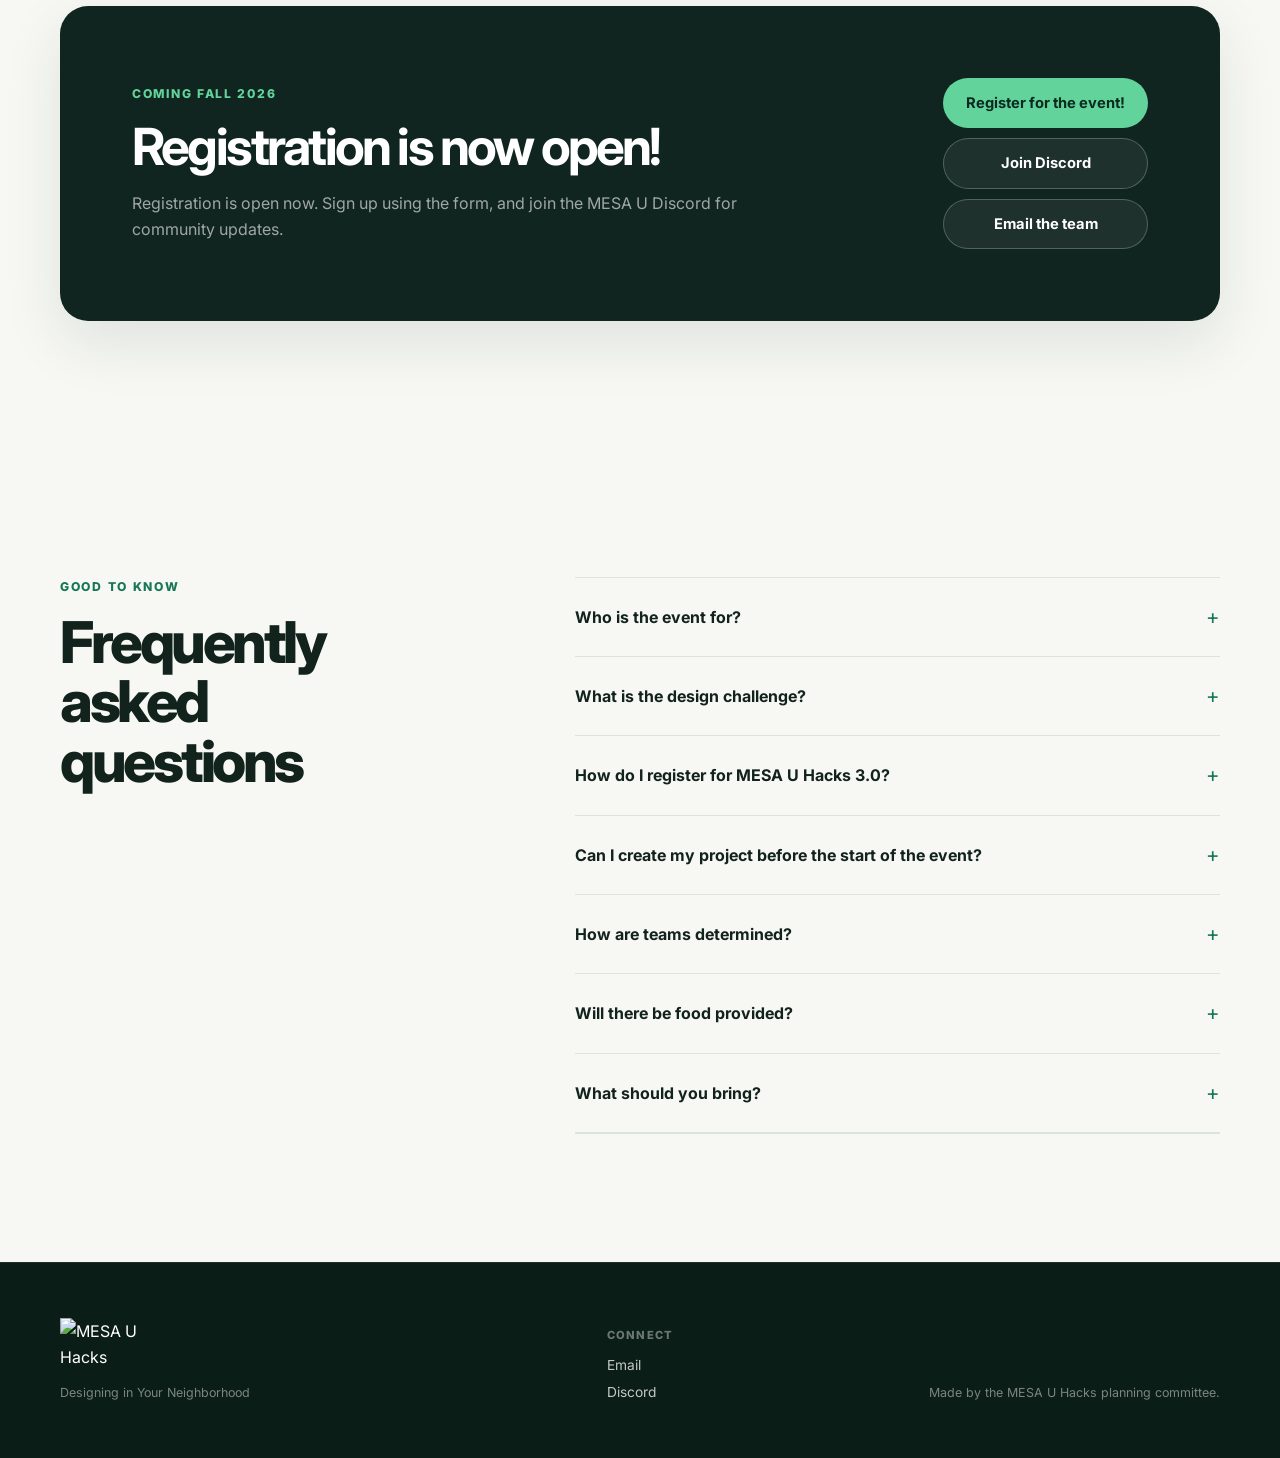
==== commit 0df9cadf: "Add more 2025 MESA hacks 2.0 pictures with caption" ====
--- a/index.html
+++ b/index.html
@@ -183,6 +183,30 @@
             <img src="assets/2025_gallery/20250914-001-93.webp" alt="Students discussing their work around a table" loading="lazy" />
             <figcaption>Connections that last</figcaption>
           </figure>
+          <figure class="gallery-card gallery-extra">
+            <img src="assets/2025_gallery/20250914-001-16.webp" alt="MESA U Hacks participants collaborating during the event" loading="lazy" />
+            <figcaption>Building together</figcaption>
+          </figure>
+          <figure class="gallery-card gallery-extra">
+            <img src="assets/2025_gallery/20250914-001-13-1.webp" alt="Participants gathered together at MESA U Hacks" loading="lazy" />
+            <figcaption>One MESA community</figcaption>
+          </figure>
+          <figure class="gallery-card gallery-extra">
+            <img src="assets/2025_gallery/20250914-001-main.webp" alt="Students working on their hackathon projects" loading="lazy" />
+            <figcaption>Making an idea real</figcaption>
+          </figure>
+          <figure class="gallery-card gallery-extra">
+            <img src="assets/2025_gallery/20250914-001-39.webp" alt="MESA U Hacks teammates sharing a moment" loading="lazy" />
+            <figcaption>Stronger as a team</figcaption>
+          </figure>
+          <figure class="gallery-card gallery-extra">
+            <img src="assets/2025_gallery/20250914-001-29.webp" alt="Hackathon participants collaborating on a project" loading="lazy" />
+            <figcaption>Ideas in motion</figcaption>
+          </figure>
+          <figure class="gallery-card gallery-extra">
+            <img src="assets/2025_gallery/20250914-001-18.webp" alt="Students connecting during MESA U Hacks" loading="lazy" />
+            <figcaption>Community in action</figcaption>
+          </figure>
         </div>
         <div class="container gallery-action">
           <button class="button button-outline" id="gallery-toggle" type="button" aria-expanded="false">
@@ -259,8 +283,8 @@
             <p class="eyebrow">Coming Fall 2026</p>
             <h2>Registration is now open!</h2>
             <p>
-              Check back for eligibility, registration, and detailed event
-              information. Join the MESA U Discord for community updates.
+              Registration is open now. Sign up using the form, and join the
+              MESA U Discord for community updates.
             </p>
           </div>
           <div class="registration-actions">
@@ -307,11 +331,11 @@
             </article>
             <article class="faq-item">
               <button type="button" aria-expanded="false">
-                When does registration open?<span>+</span>
-              </button>
-              <div class="faq-answer">
-                <article>
-                  <p>Registration details will be posted here as soon as they are available.</p>
+                How do I register for MESA U Hacks 3.0?<span>+</span>
+              </button>
+              <div class="faq-answer">
+                <article>
+                  <p>Registration is open now. Complete the <a href="https://docs.google.com/forms/d/e/1FAIpQLSfNN95bVuemnGSCyQ04xs9wbMBopwj20tqk6DGIaPwOIrnrBw/viewform" target="_blank" rel="noopener noreferrer">registration form</a> to sign up for the event.</p>
                 </article>
               </div>
             </article>
--- a/style.css
+++ b/style.css
@@ -361,7 +361,7 @@
 
 .countdown {
   display: grid;
-  grid-template-columns: repeat(4, 1fr);
+  grid-template-columns: repeat(4, minmax(0, 1fr));
   gap: 1px;
   margin-top: 26px;
   overflow: hidden;
@@ -370,6 +370,7 @@
 }
 
 .countdown div {
+  min-width: 0;
   padding: 14px 4px;
   background: rgba(11, 31, 25, 0.68);
   text-align: center;
@@ -382,6 +383,8 @@
 
 .countdown strong {
   font-size: 1.45rem;
+  font-variant-numeric: tabular-nums;
+  white-space: nowrap;
 }
 
 .countdown span {
@@ -389,6 +392,7 @@
   font-size: 0.68rem;
   font-weight: 600;
   text-transform: uppercase;
+  white-space: nowrap;
 }
 
 .section {
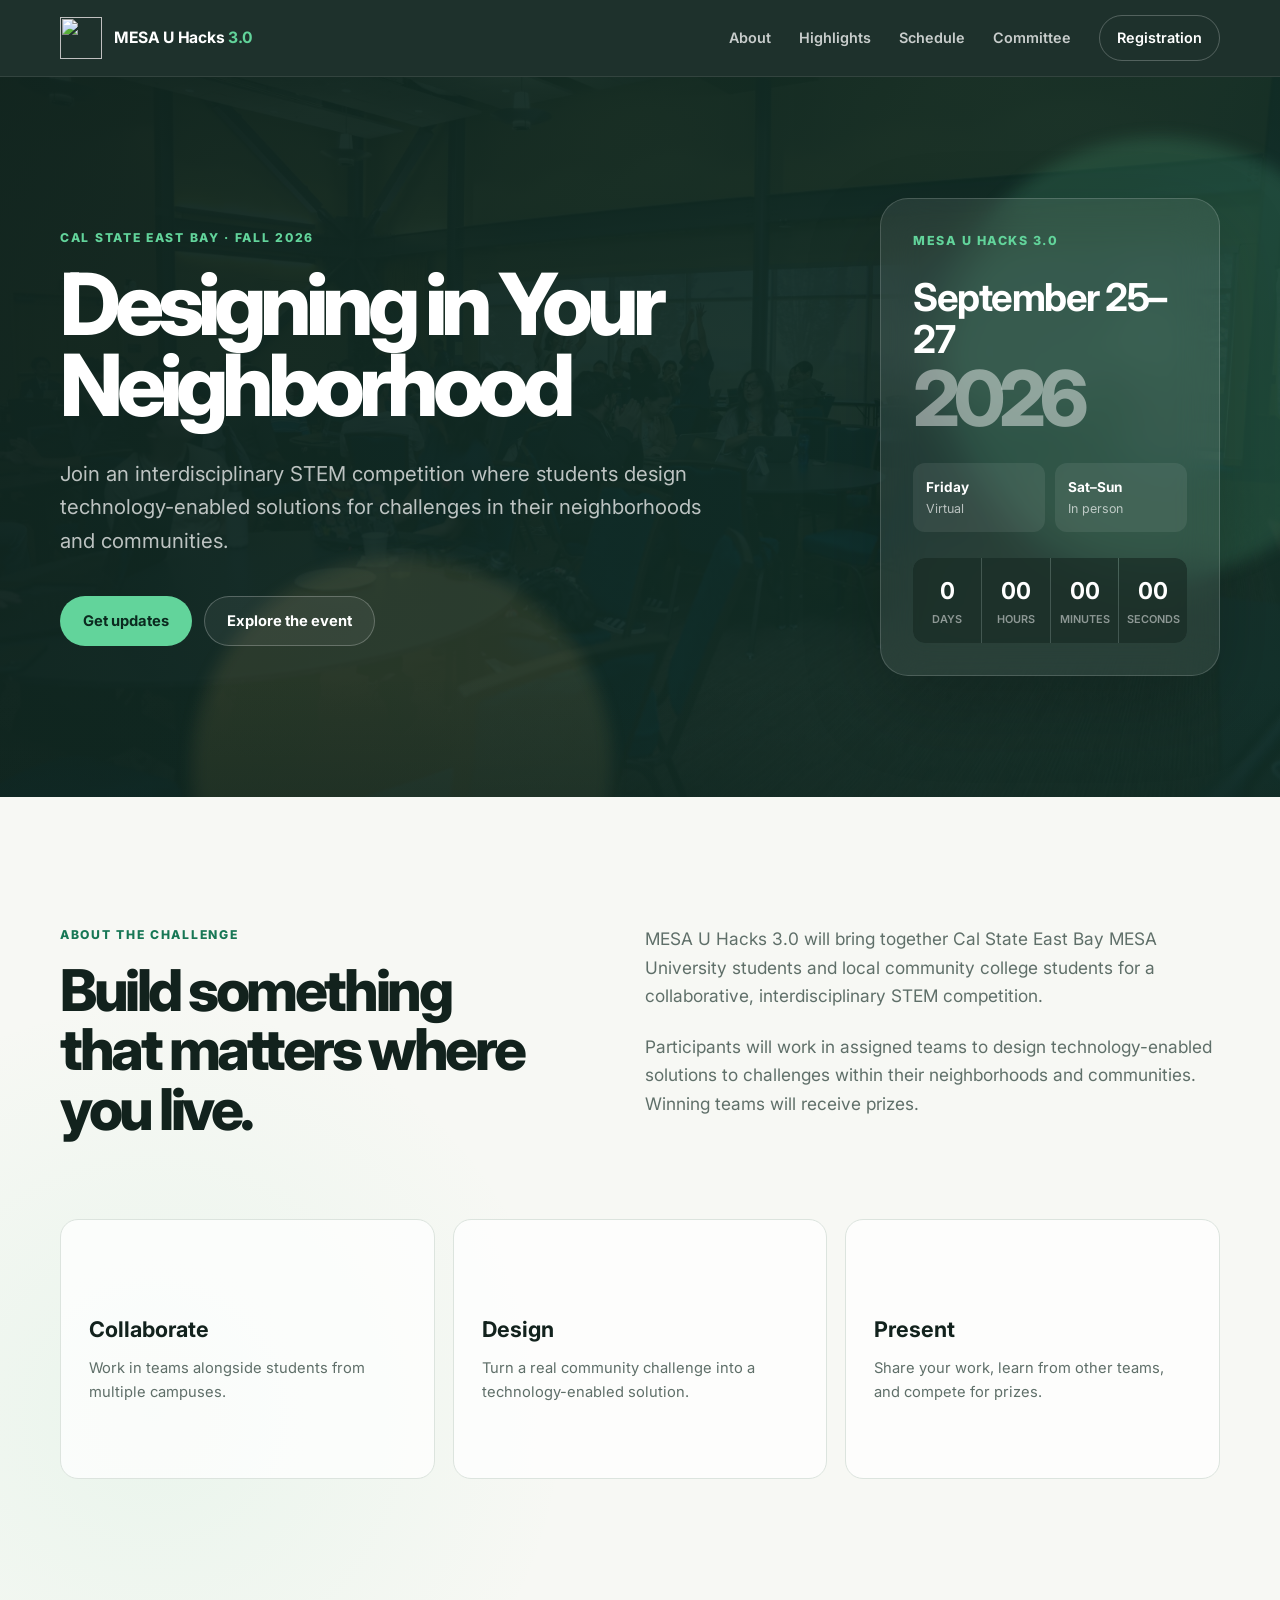
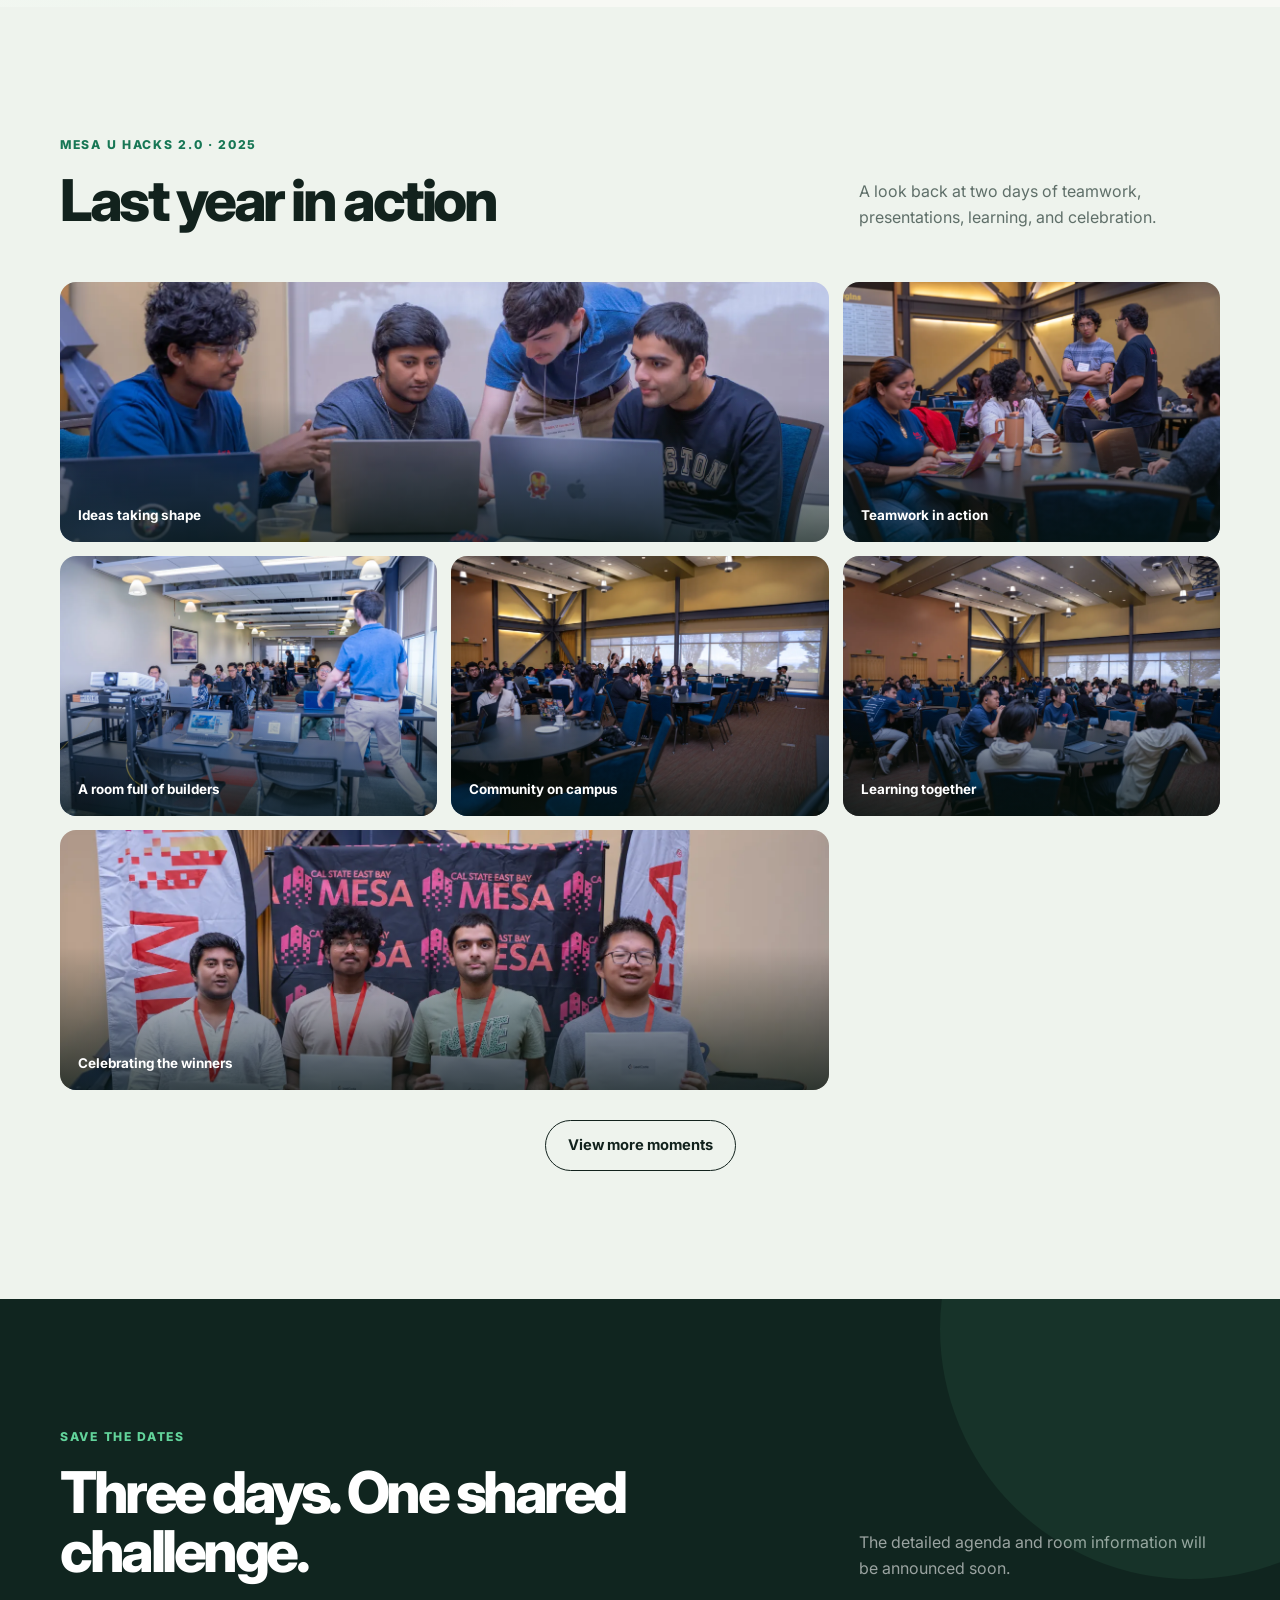
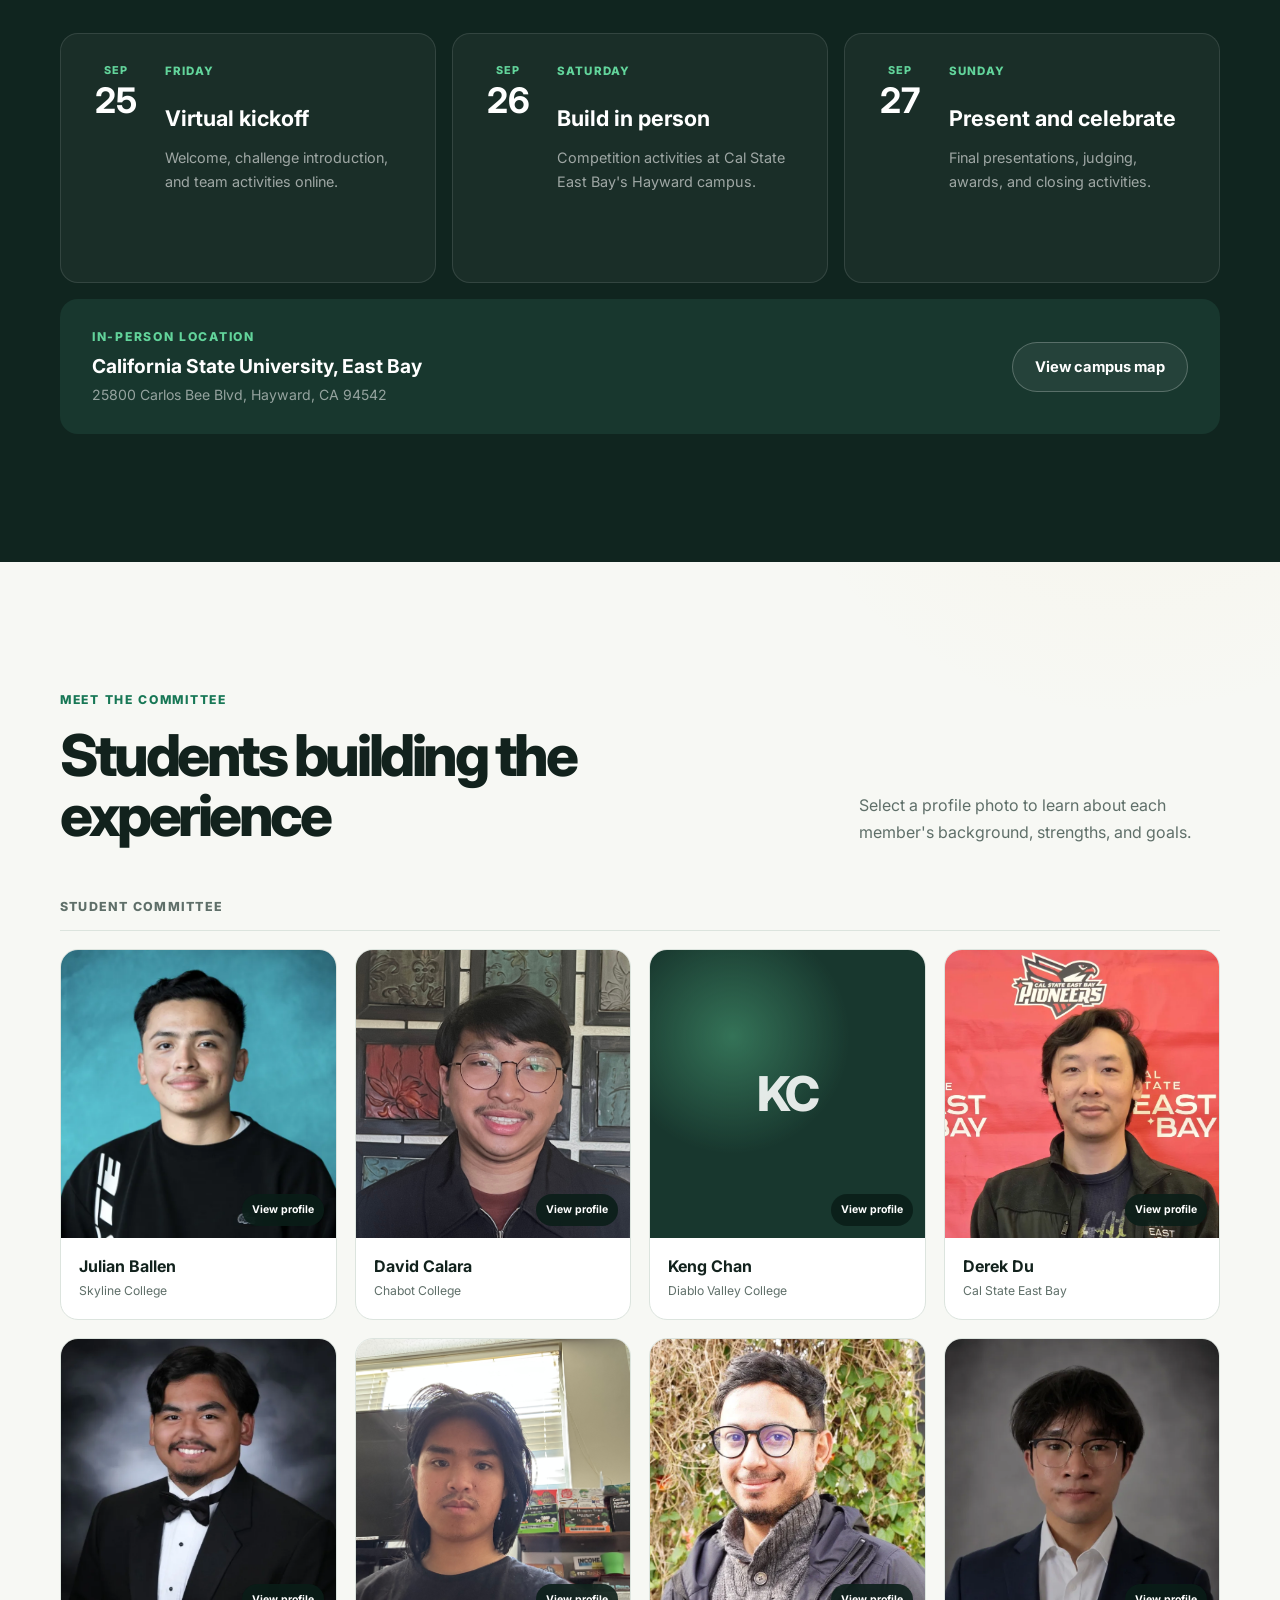
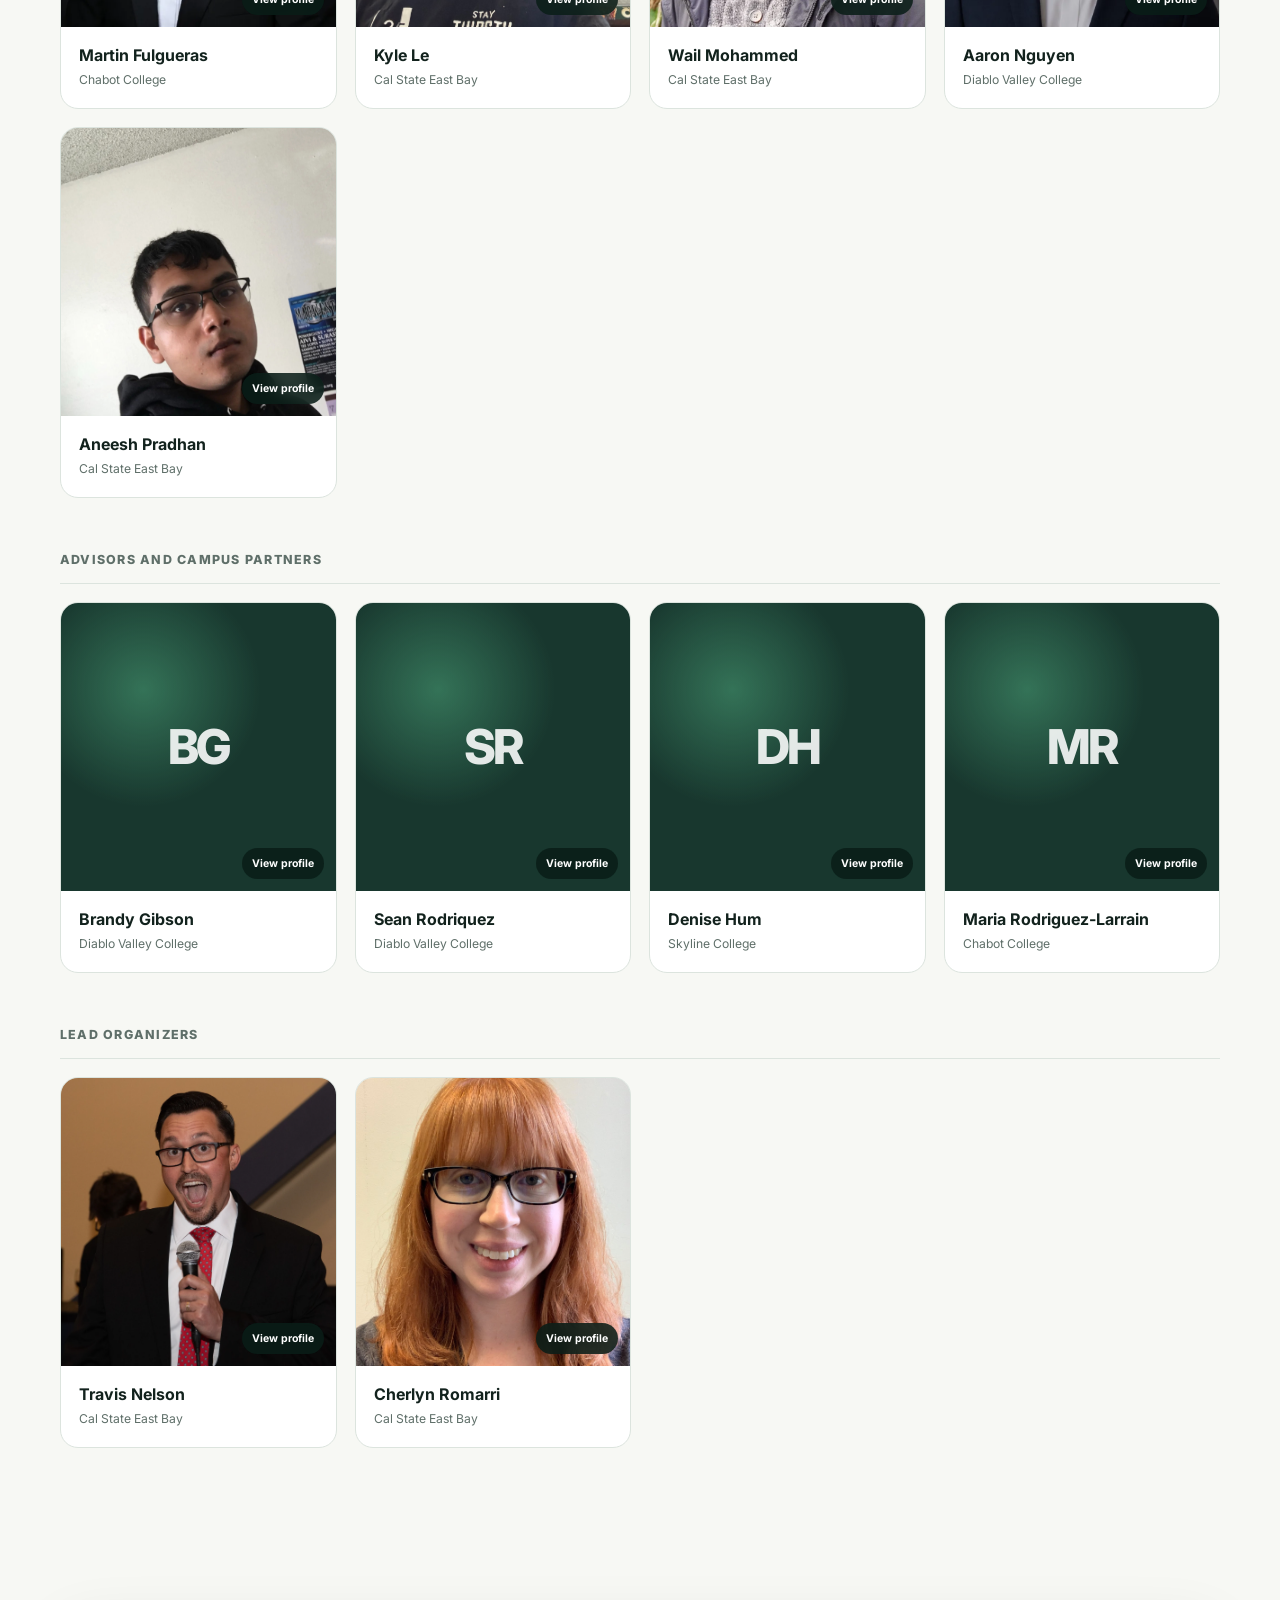
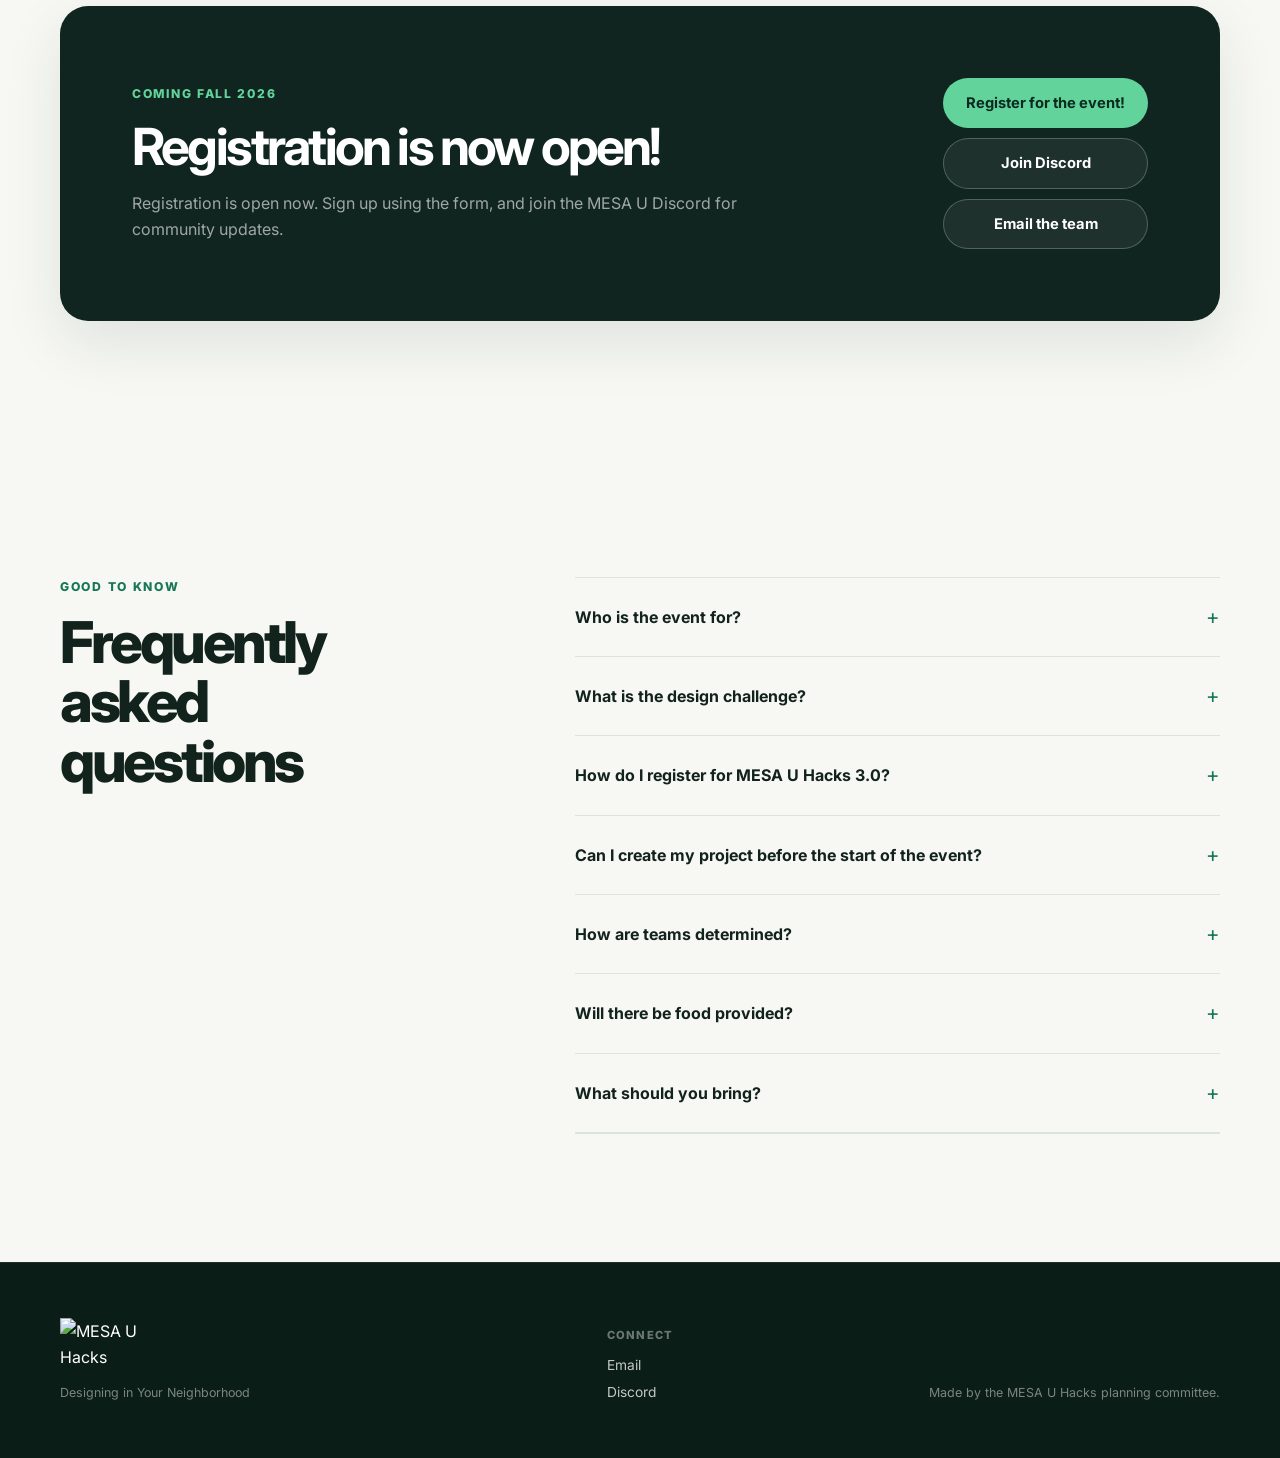
==== commit e969cb87: "add pictures" ====
--- a/index.html
+++ b/index.html
@@ -185,7 +185,7 @@
           </figure>
           <figure class="gallery-card gallery-extra">
             <img src="assets/2025_gallery/20250914-001-16.webp" alt="MESA U Hacks participants collaborating during the event" loading="lazy" />
-            <figcaption>Building together</figcaption>
+            <figcaption>Winning together</figcaption>
           </figure>
           <figure class="gallery-card gallery-extra">
             <img src="assets/2025_gallery/20250914-001-13-1.webp" alt="Participants gathered together at MESA U Hacks" loading="lazy" />
@@ -193,7 +193,7 @@
           </figure>
           <figure class="gallery-card gallery-extra">
             <img src="assets/2025_gallery/20250914-001-main.webp" alt="Students working on their hackathon projects" loading="lazy" />
-            <figcaption>Making an idea real</figcaption>
+            <figcaption>Win prizes</figcaption>
           </figure>
           <figure class="gallery-card gallery-extra">
             <img src="assets/2025_gallery/20250914-001-39.webp" alt="MESA U Hacks teammates sharing a moment" loading="lazy" />
@@ -206,6 +206,18 @@
           <figure class="gallery-card gallery-extra">
             <img src="assets/2025_gallery/20250914-001-18.webp" alt="Students connecting during MESA U Hacks" loading="lazy" />
             <figcaption>Community in action</figcaption>
+          </figure>
+          <figure class="gallery-card gallery-extra">
+            <img src="assets/2025_gallery/20250914-001-42.webp" alt="MESA U Hacks participants celebrating together" loading="lazy" />
+            <figcaption>Celebrating together</figcaption>
+          </figure>
+          <figure class="gallery-card gallery-extra">
+            <img src="assets/2025_gallery/20250914-001-4.webp" alt="Students preparing their hackathon work" loading="lazy" />
+            <figcaption>Ready to create</figcaption>
+          </figure>
+          <figure class="gallery-card gallery-extra">
+            <img src="assets/2025_gallery/20250914-001-15.webp" alt="MESA U Hacks students collaborating" loading="lazy" />
+            <figcaption>Collaboration in action</figcaption>
           </figure>
         </div>
         <div class="container gallery-action">
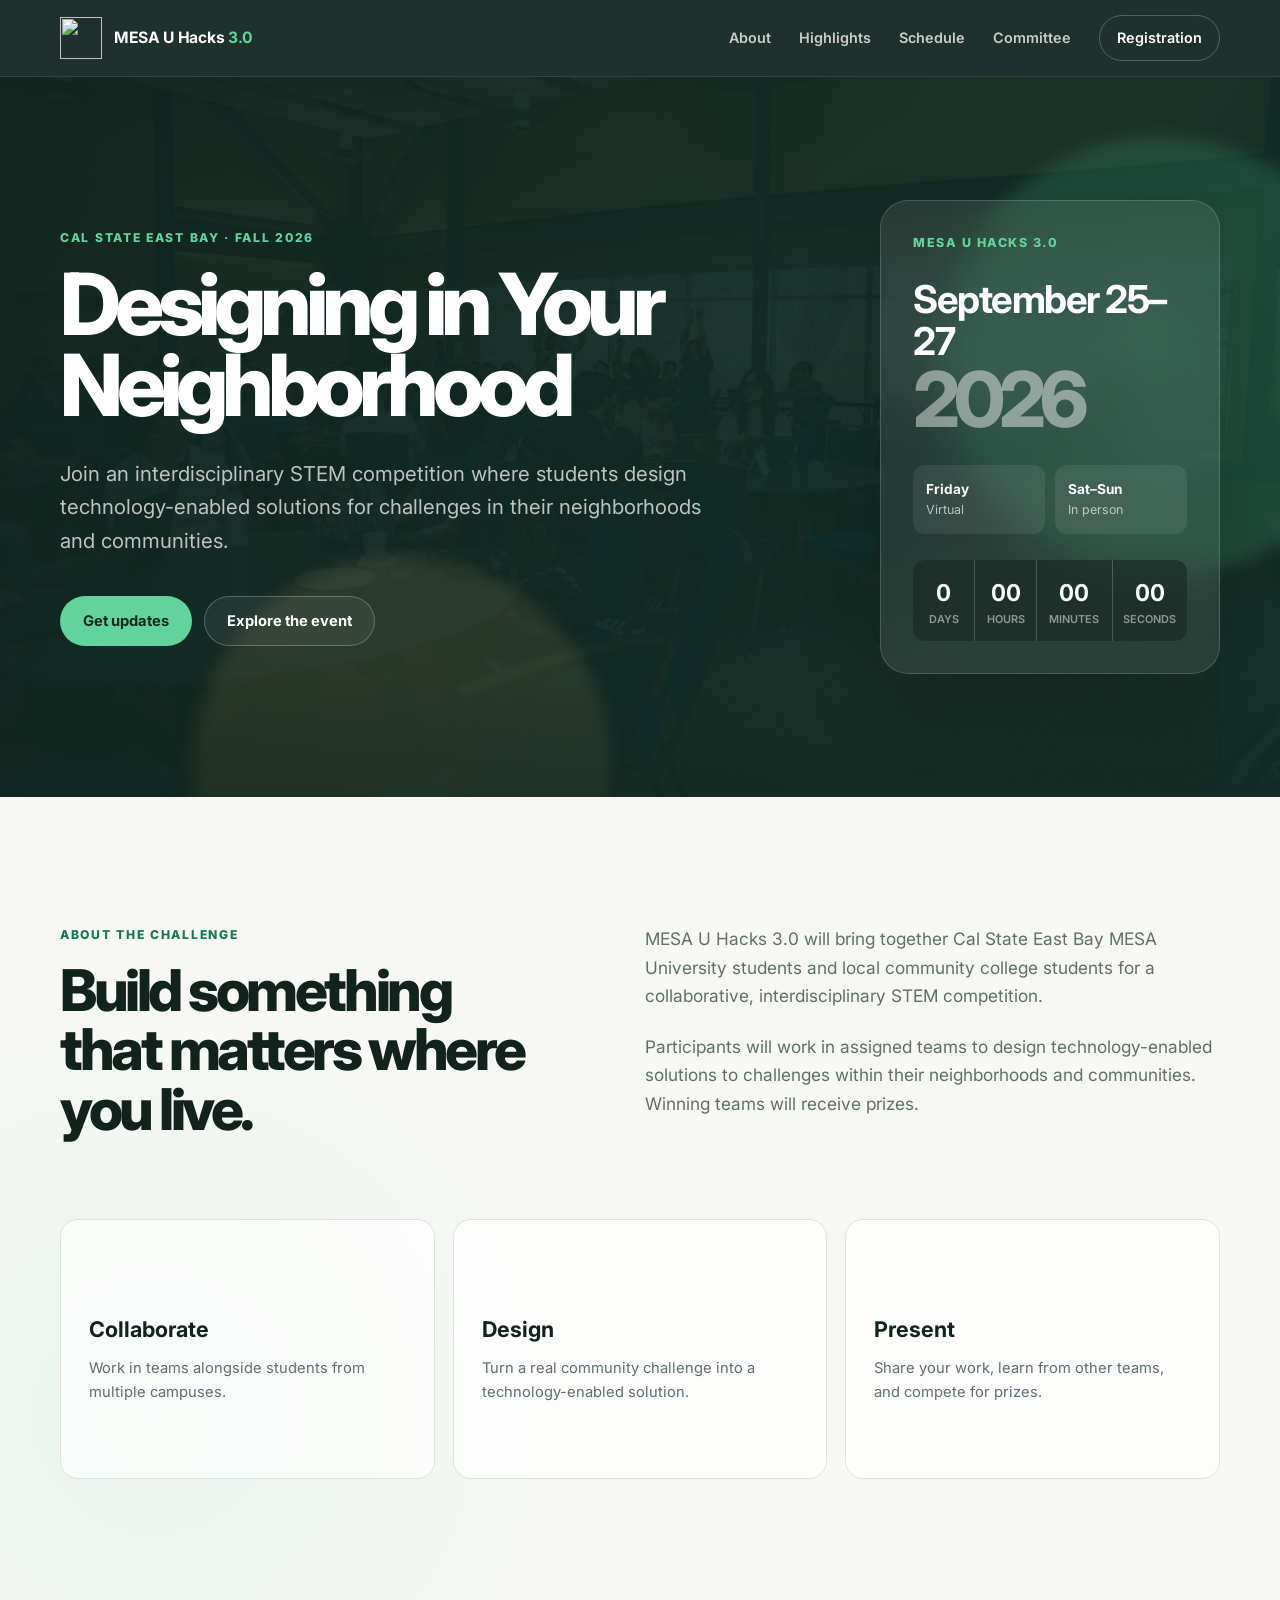
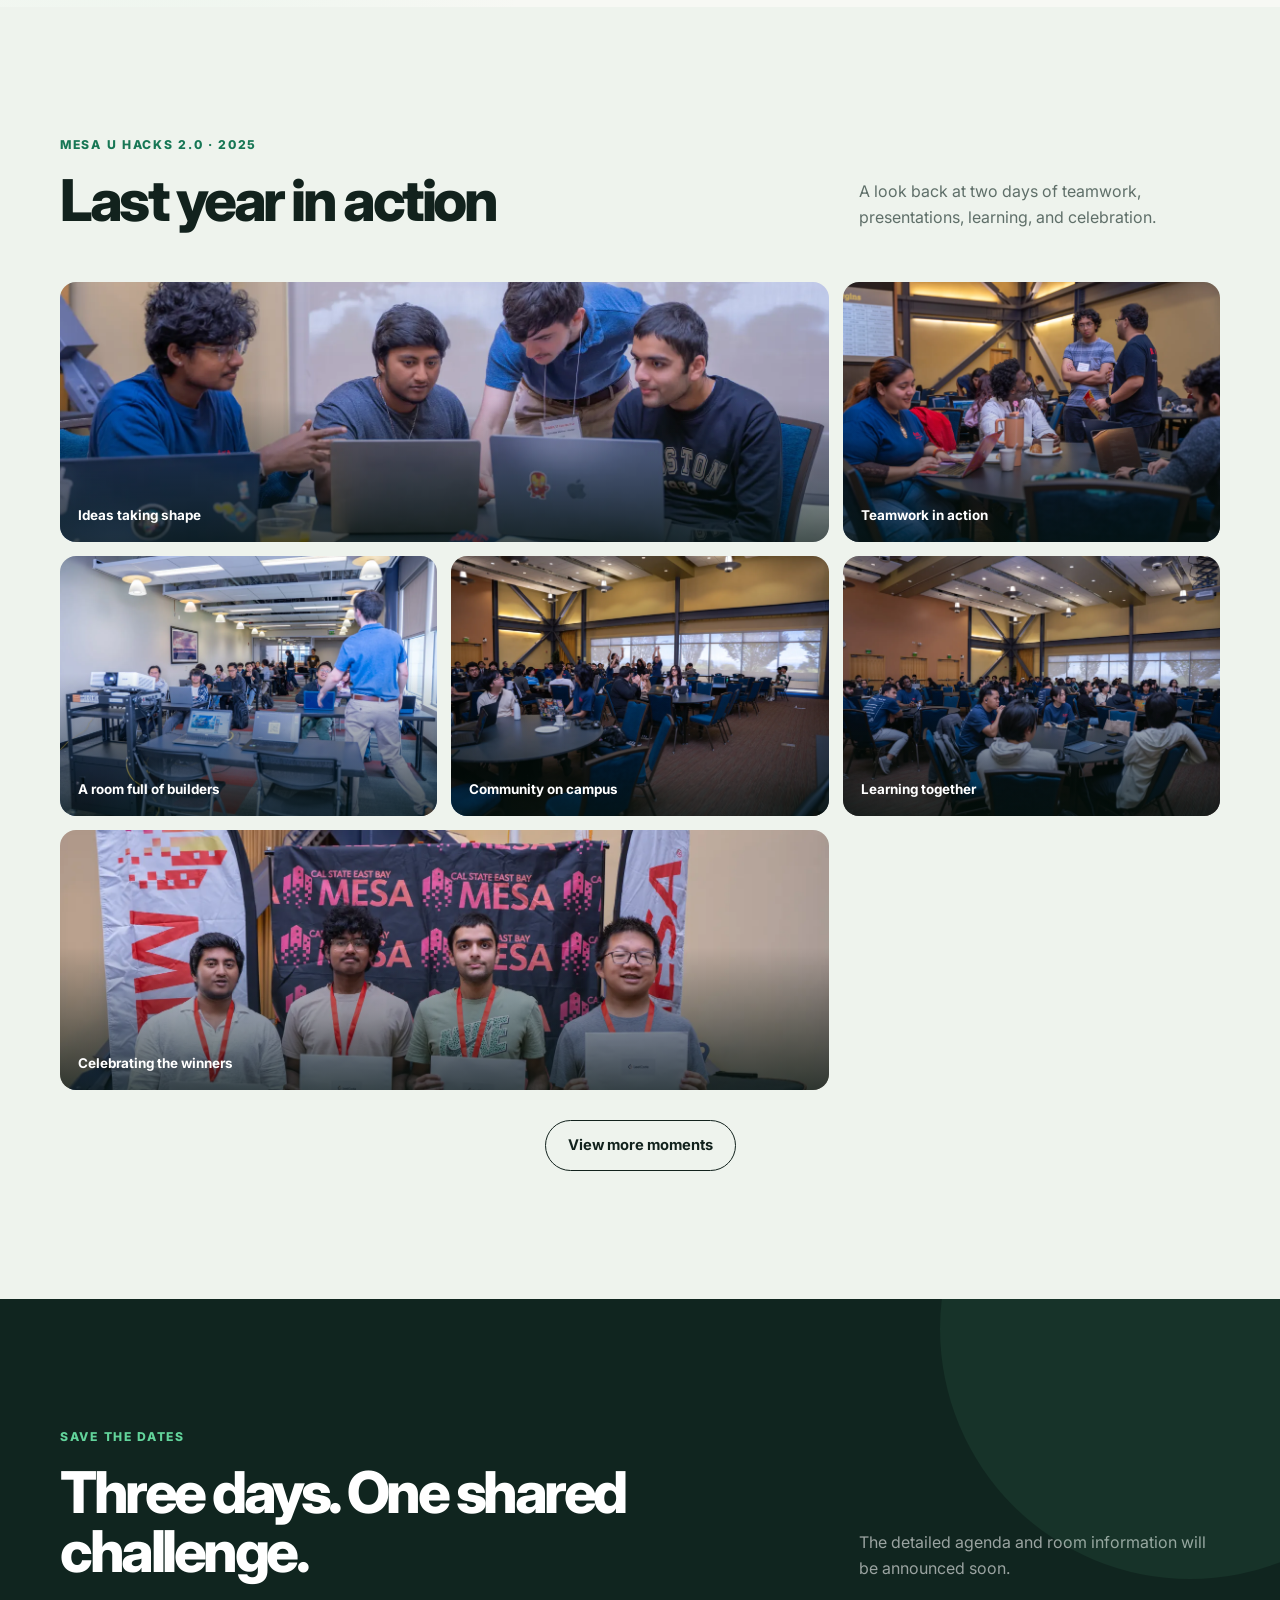
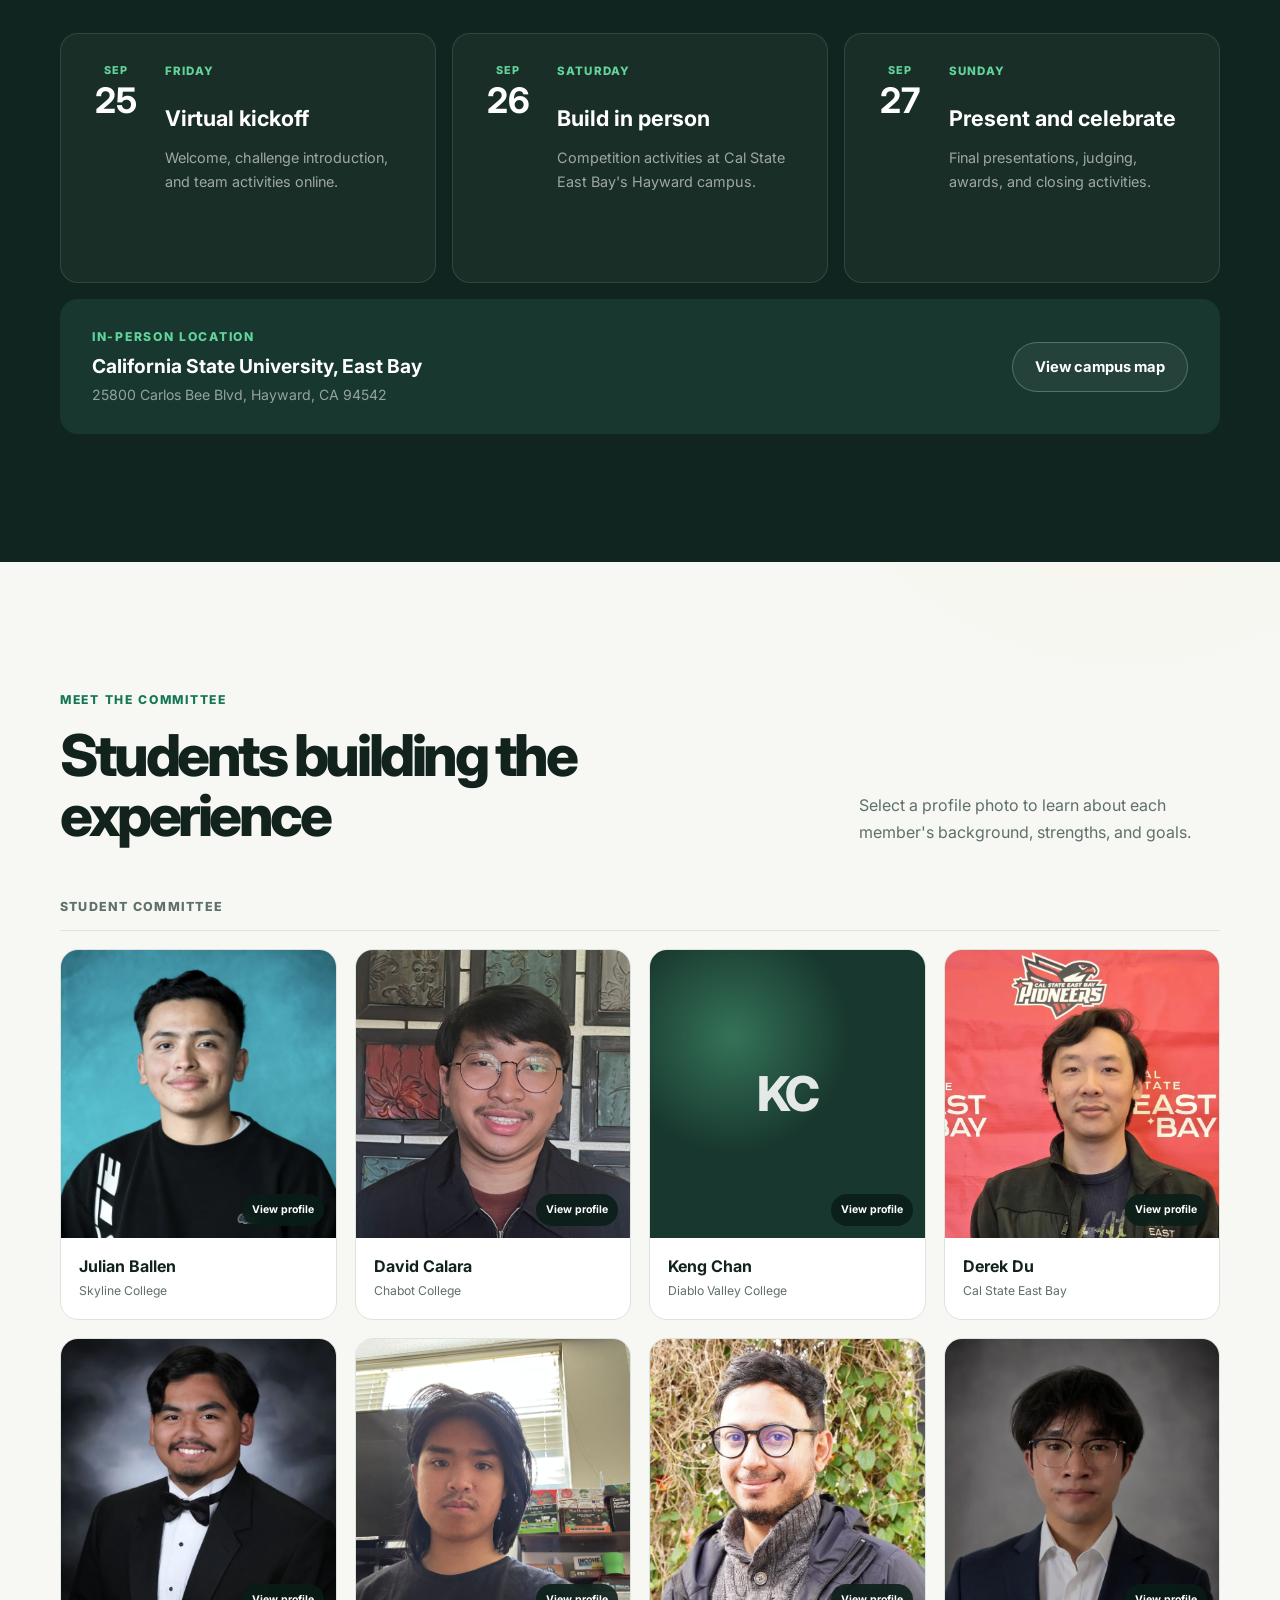
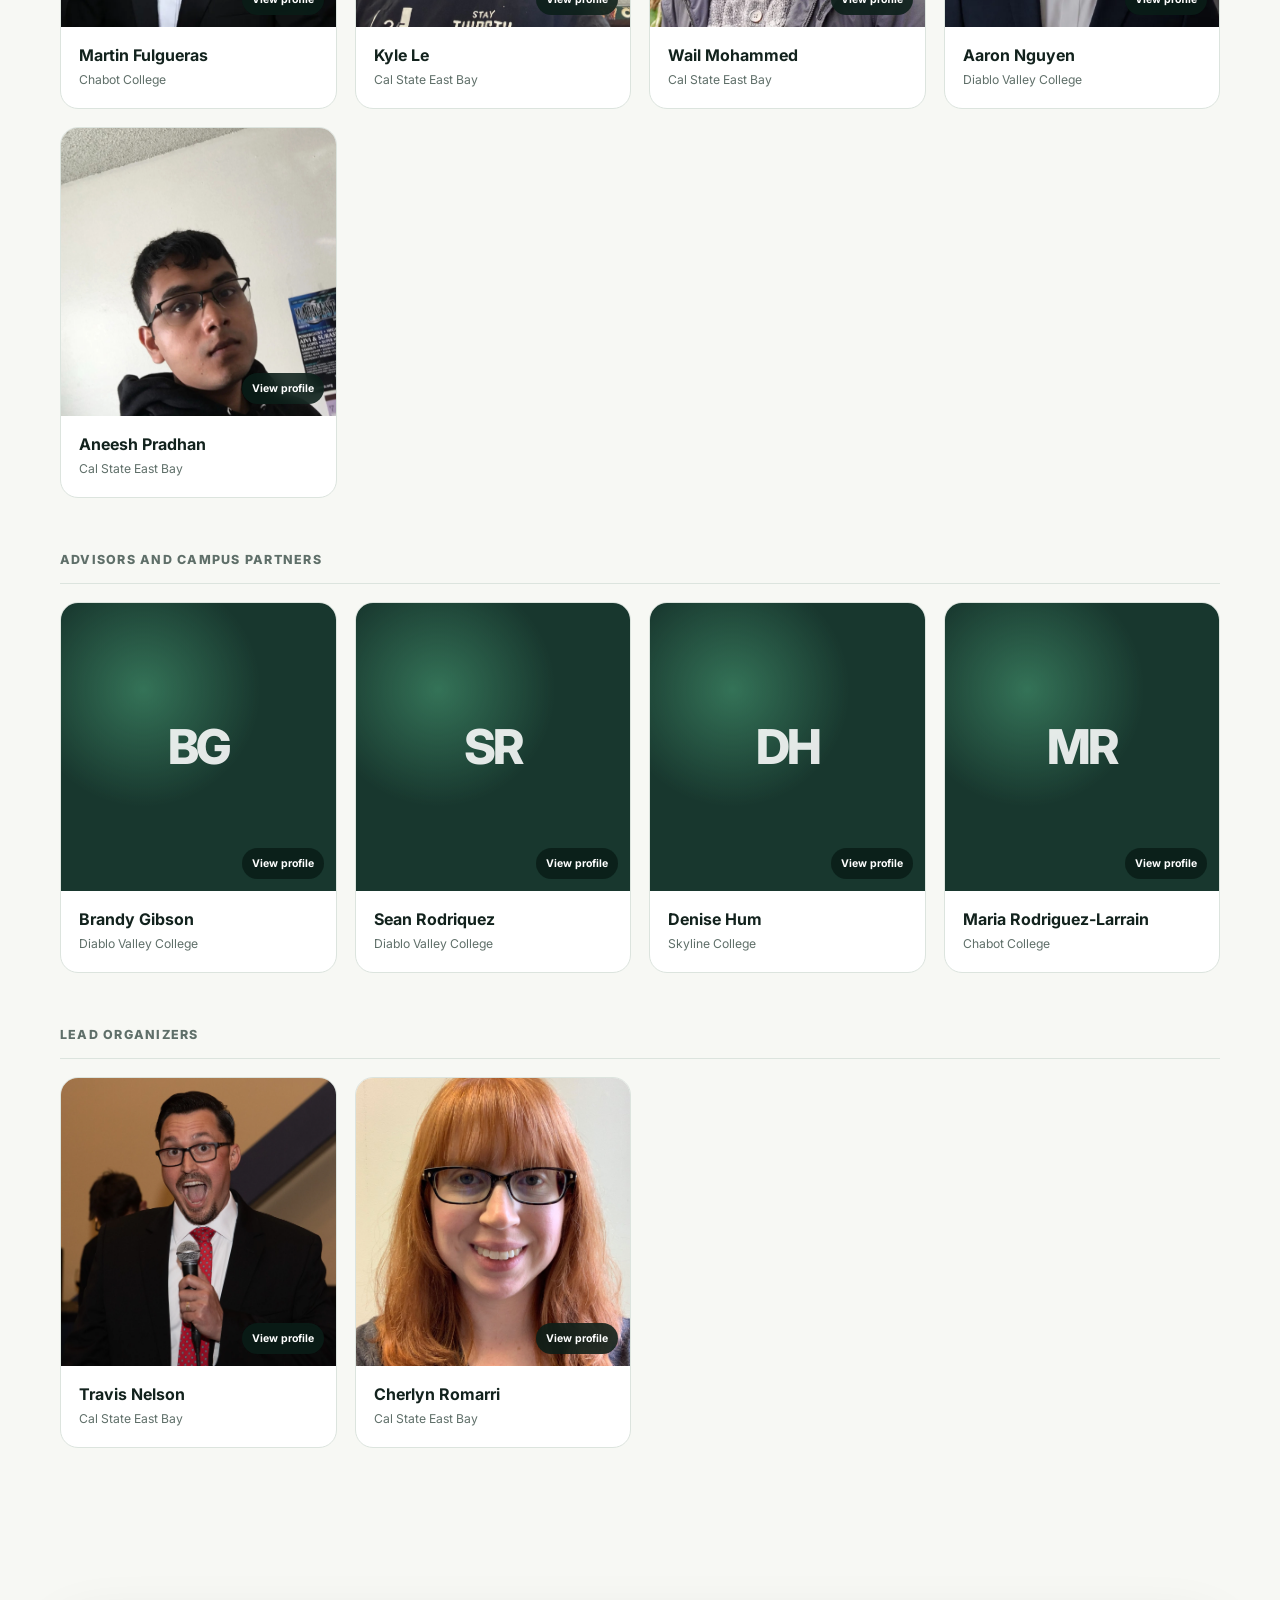
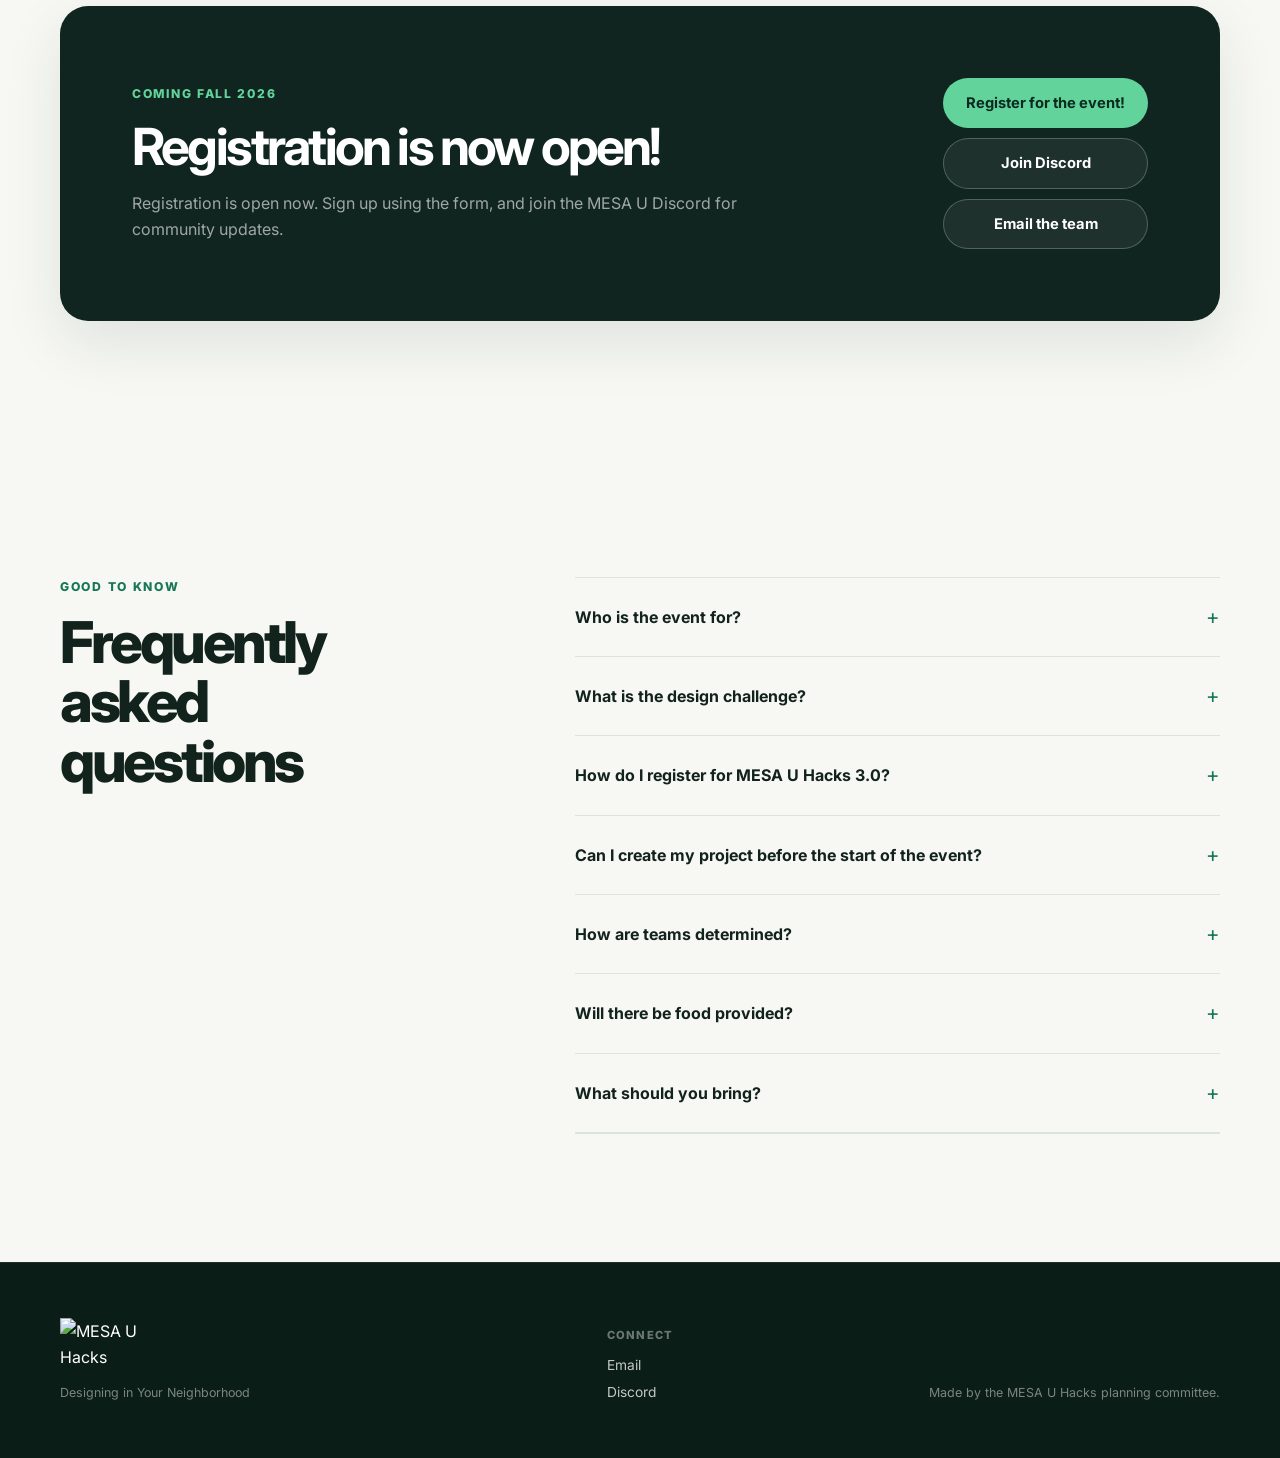
==== commit 82891351: "add pictures and fix captions" ====
--- a/index.html
+++ b/index.html
@@ -189,7 +189,7 @@
           </figure>
           <figure class="gallery-card gallery-extra">
             <img src="assets/2025_gallery/20250914-001-13-1.webp" alt="Participants gathered together at MESA U Hacks" loading="lazy" />
-            <figcaption>One MESA community</figcaption>
+            <figcaption>Achieve and celebrate milestones</figcaption>
           </figure>
           <figure class="gallery-card gallery-extra">
             <img src="assets/2025_gallery/20250914-001-main.webp" alt="Students working on their hackathon projects" loading="lazy" />
@@ -205,19 +205,31 @@
           </figure>
           <figure class="gallery-card gallery-extra">
             <img src="assets/2025_gallery/20250914-001-18.webp" alt="Students connecting during MESA U Hacks" loading="lazy" />
-            <figcaption>Community in action</figcaption>
+            <figcaption>A moment to celebrate</figcaption>
+          </figure>
+          <figure class="gallery-card gallery-extra">
+            <img src="assets/2025_gallery/20250914-001-13-download.webp" alt="MESA U Hacks participants gathered during the event" loading="lazy" />
+            <figcaption>Together at MESA U Hacks</figcaption>
+          </figure>
+          <figure class="gallery-card gallery-extra">
+            <img src="assets/2025_gallery/20250914-001-29-download.webp" alt="Hackathon participants sharing their work" loading="lazy" />
+            <figcaption>One goal in mind</figcaption>
+          </figure>
+          <figure class="gallery-card gallery-extra">
+            <img src="assets/2025_gallery/20250914-001-39-download.webp" alt="Students celebrating at MESA U Hacks" loading="lazy" />
+            <figcaption>Sharing new ideas</figcaption>
+          </figure>
+          <figure class="gallery-card gallery-extra">
+            <img src="assets/2025_gallery/20250914-001-main-download.webp" alt="MESA U Hacks participants working together" loading="lazy" />
+            <figcaption>Creating together</figcaption>
           </figure>
           <figure class="gallery-card gallery-extra">
             <img src="assets/2025_gallery/20250914-001-42.webp" alt="MESA U Hacks participants celebrating together" loading="lazy" />
-            <figcaption>Celebrating together</figcaption>
+            <figcaption>Collaborating together</figcaption>
           </figure>
           <figure class="gallery-card gallery-extra">
             <img src="assets/2025_gallery/20250914-001-4.webp" alt="Students preparing their hackathon work" loading="lazy" />
             <figcaption>Ready to create</figcaption>
-          </figure>
-          <figure class="gallery-card gallery-extra">
-            <img src="assets/2025_gallery/20250914-001-15.webp" alt="MESA U Hacks students collaborating" loading="lazy" />
-            <figcaption>Collaboration in action</figcaption>
           </figure>
         </div>
         <div class="container gallery-action">
--- a/style.css
+++ b/style.css
@@ -361,7 +361,12 @@
 
 .countdown {
   display: grid;
-  grid-template-columns: repeat(4, minmax(0, 1fr));
+  grid-template-columns:
+    minmax(0, 0.9fr)
+    minmax(0, 0.9fr)
+    minmax(0, 1.1fr)
+    minmax(0, 1.1fr);
+  width: 100%;
   gap: 1px;
   margin-top: 26px;
   overflow: hidden;
@@ -391,6 +396,7 @@
   color: rgba(255, 255, 255, 0.5);
   font-size: 0.68rem;
   font-weight: 600;
+  line-height: 1.35;
   text-transform: uppercase;
   white-space: nowrap;
 }
--- a/mediaqueries.css
+++ b/mediaqueries.css
@@ -190,6 +190,14 @@
     padding: 24px;
   }
 
+  .countdown div {
+    padding-inline: 2px;
+  }
+
+  .countdown span {
+    font-size: 0.62rem;
+  }
+
   .event-year {
     font-size: 4rem;
   }
@@ -246,3 +254,13 @@
     grid-column: auto;
   }
 }
+
+@media (max-width: 360px) {
+  .countdown strong {
+    font-size: 1.3rem;
+  }
+
+  .countdown span {
+    font-size: 0.56rem;
+  }
+}
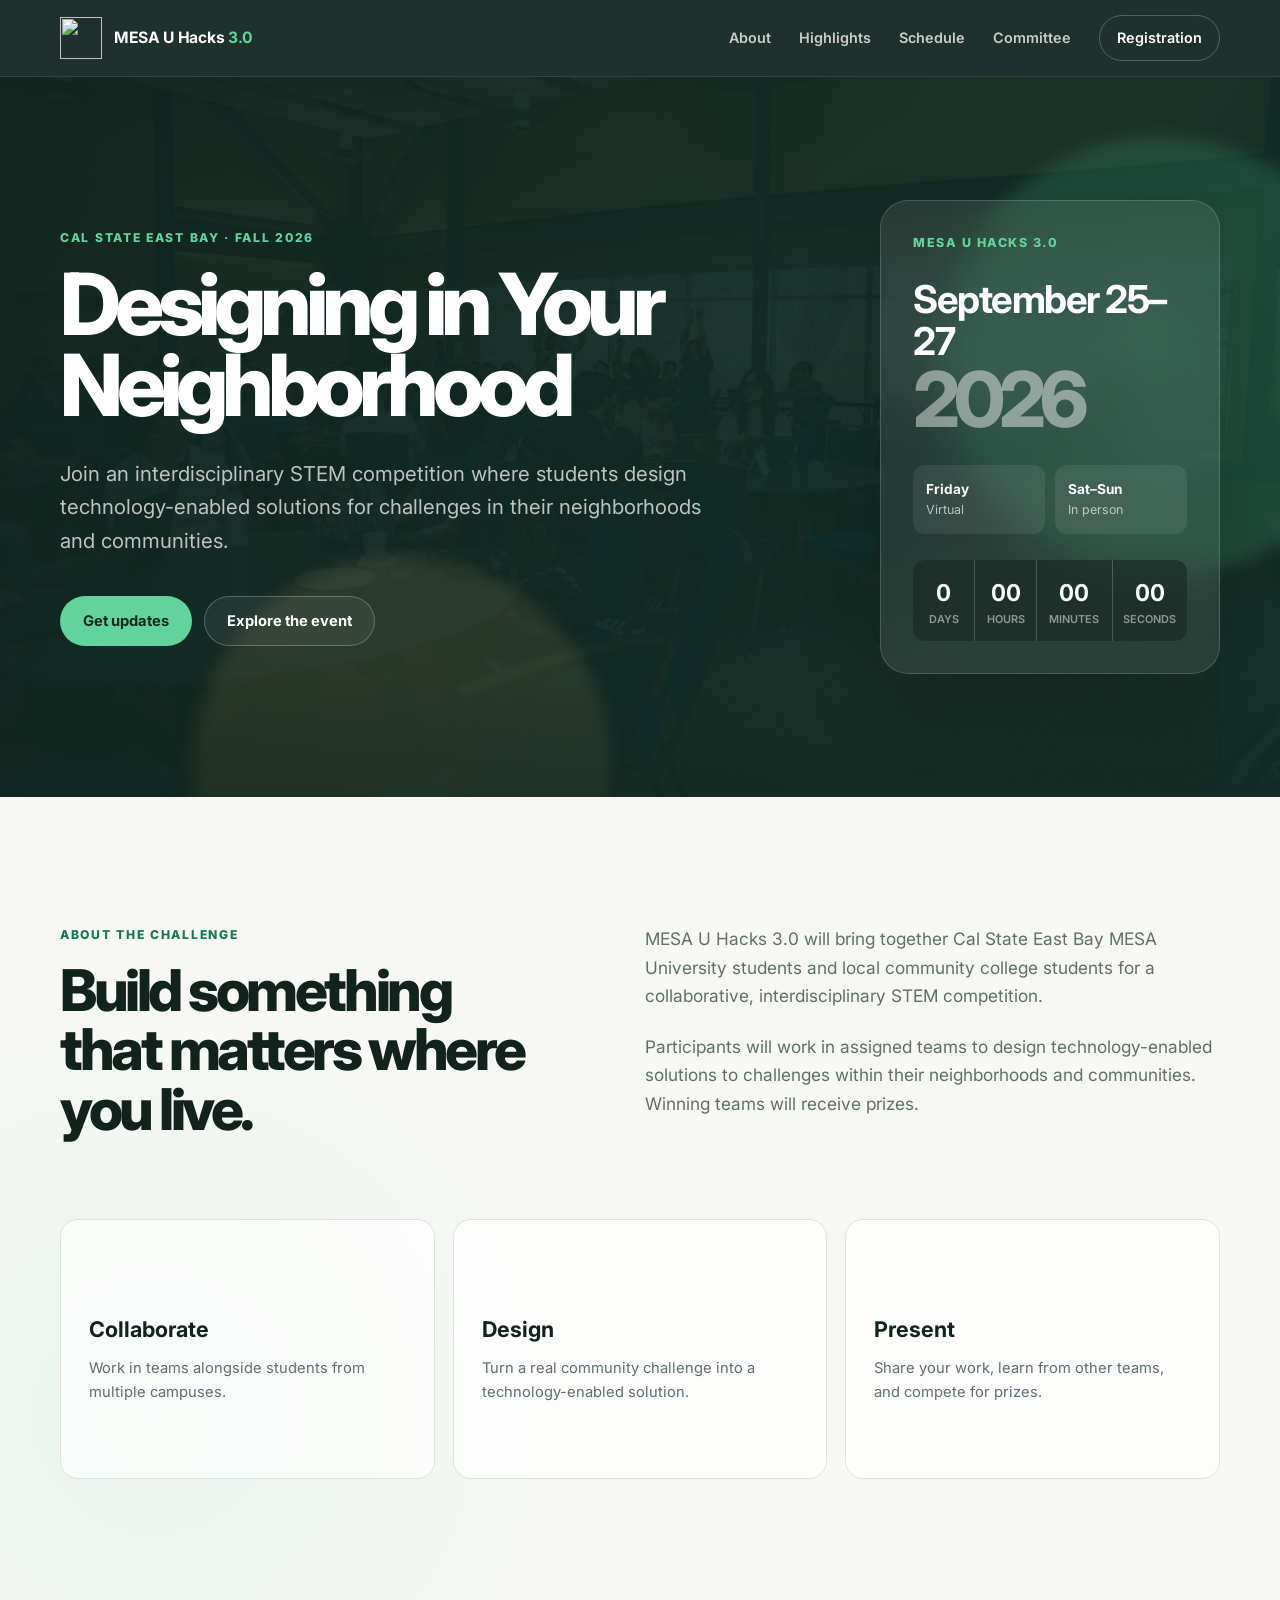
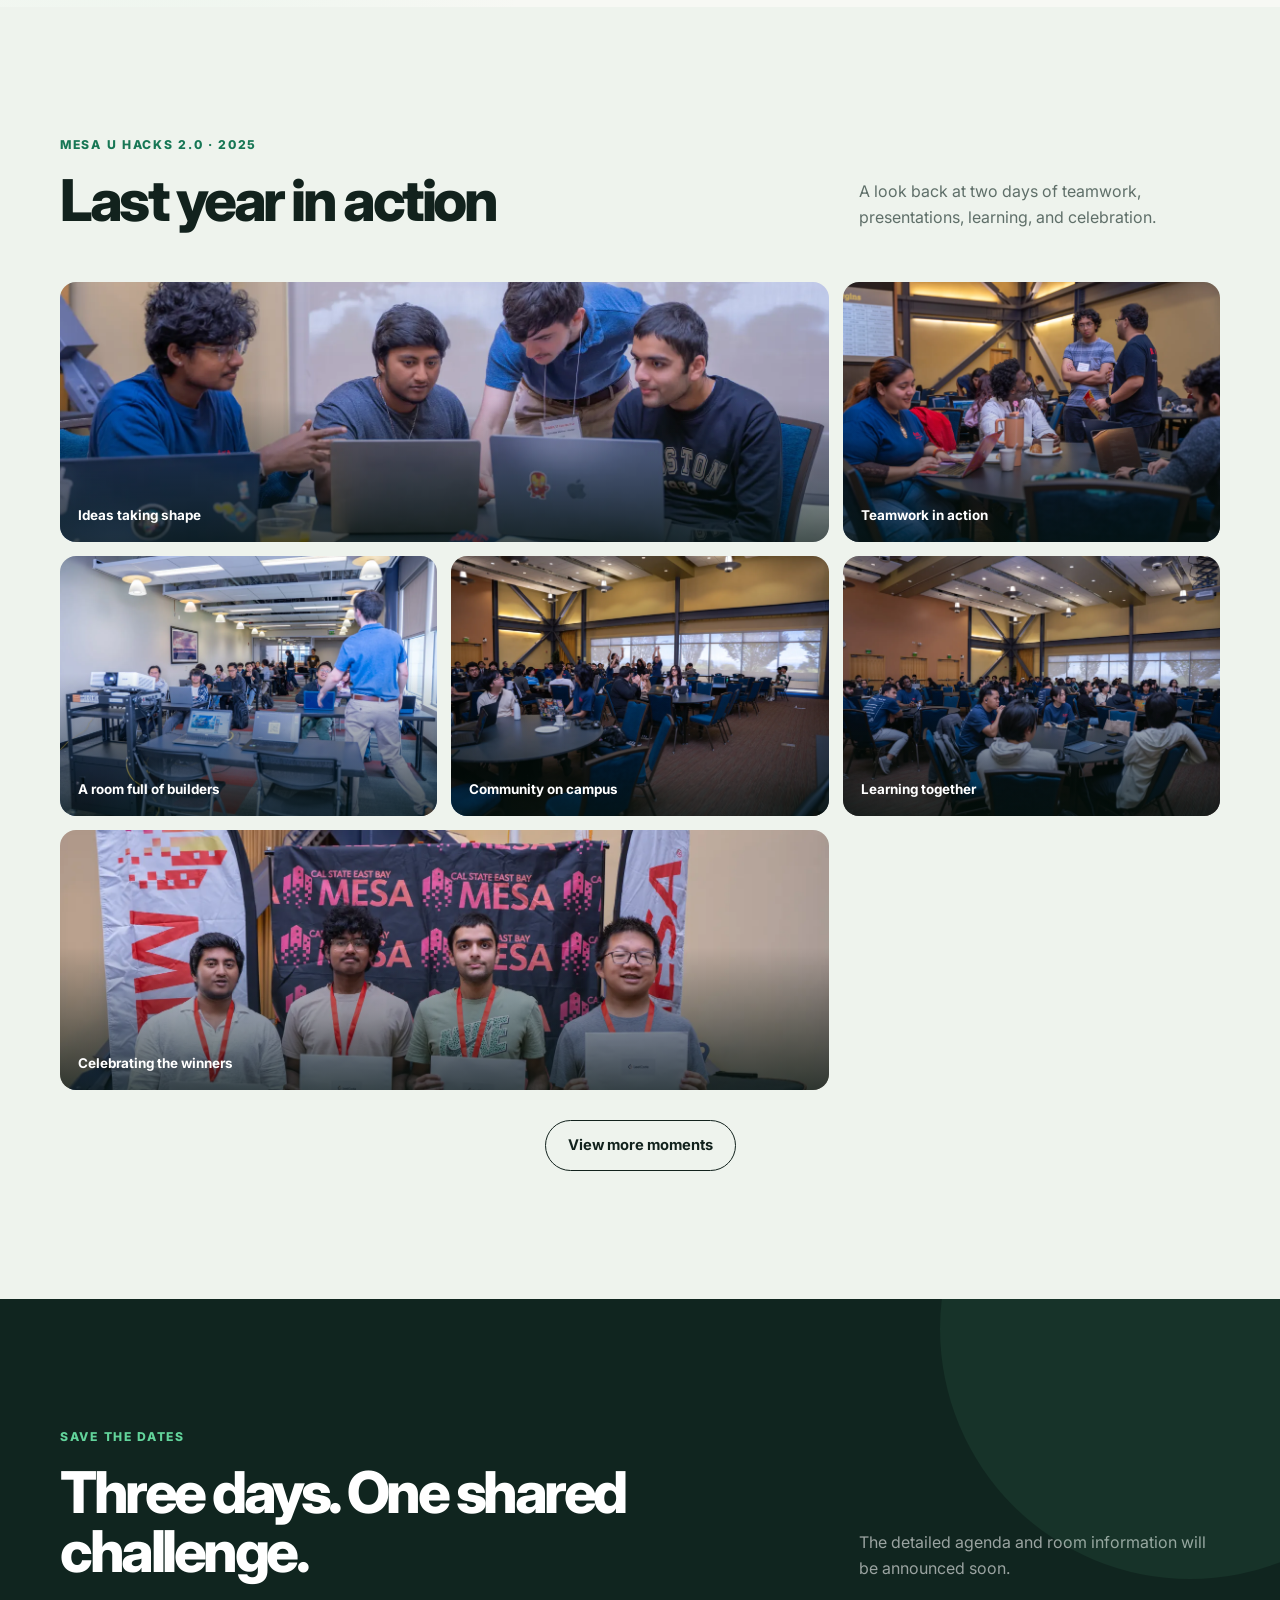
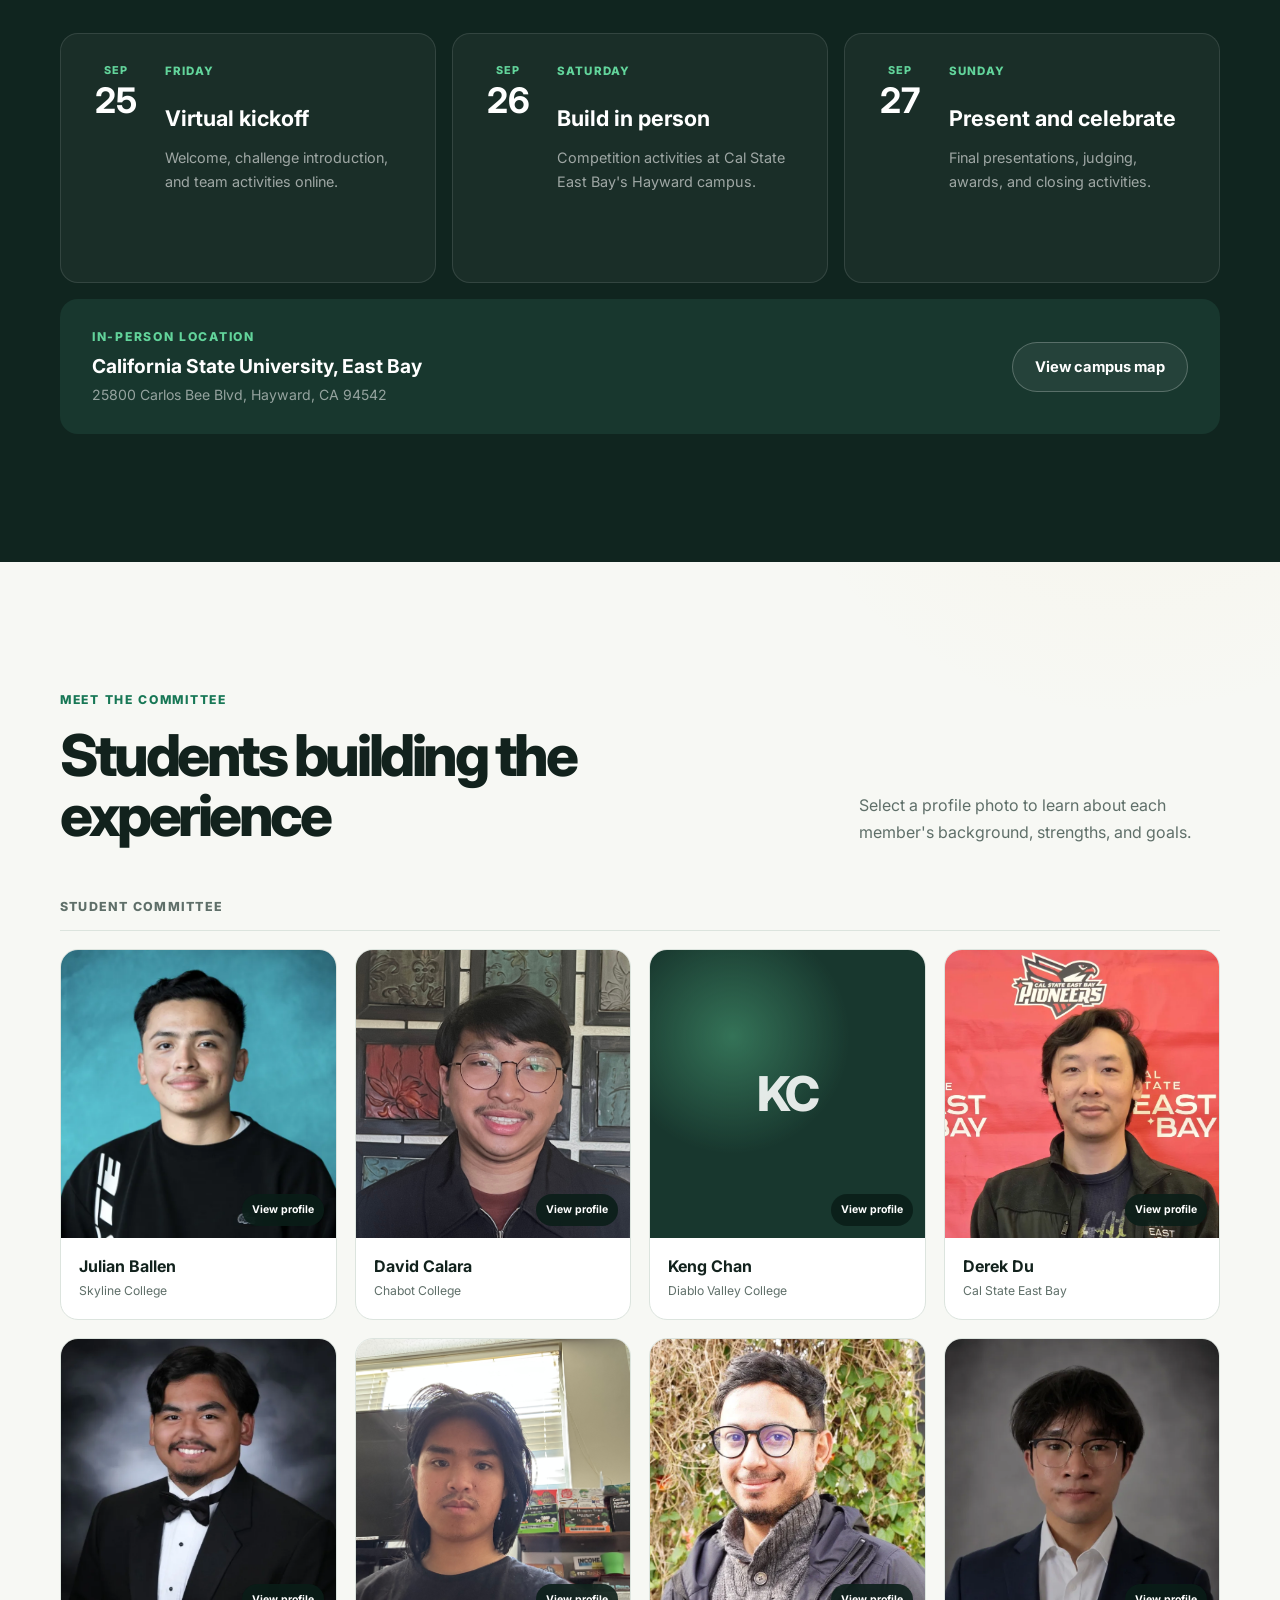
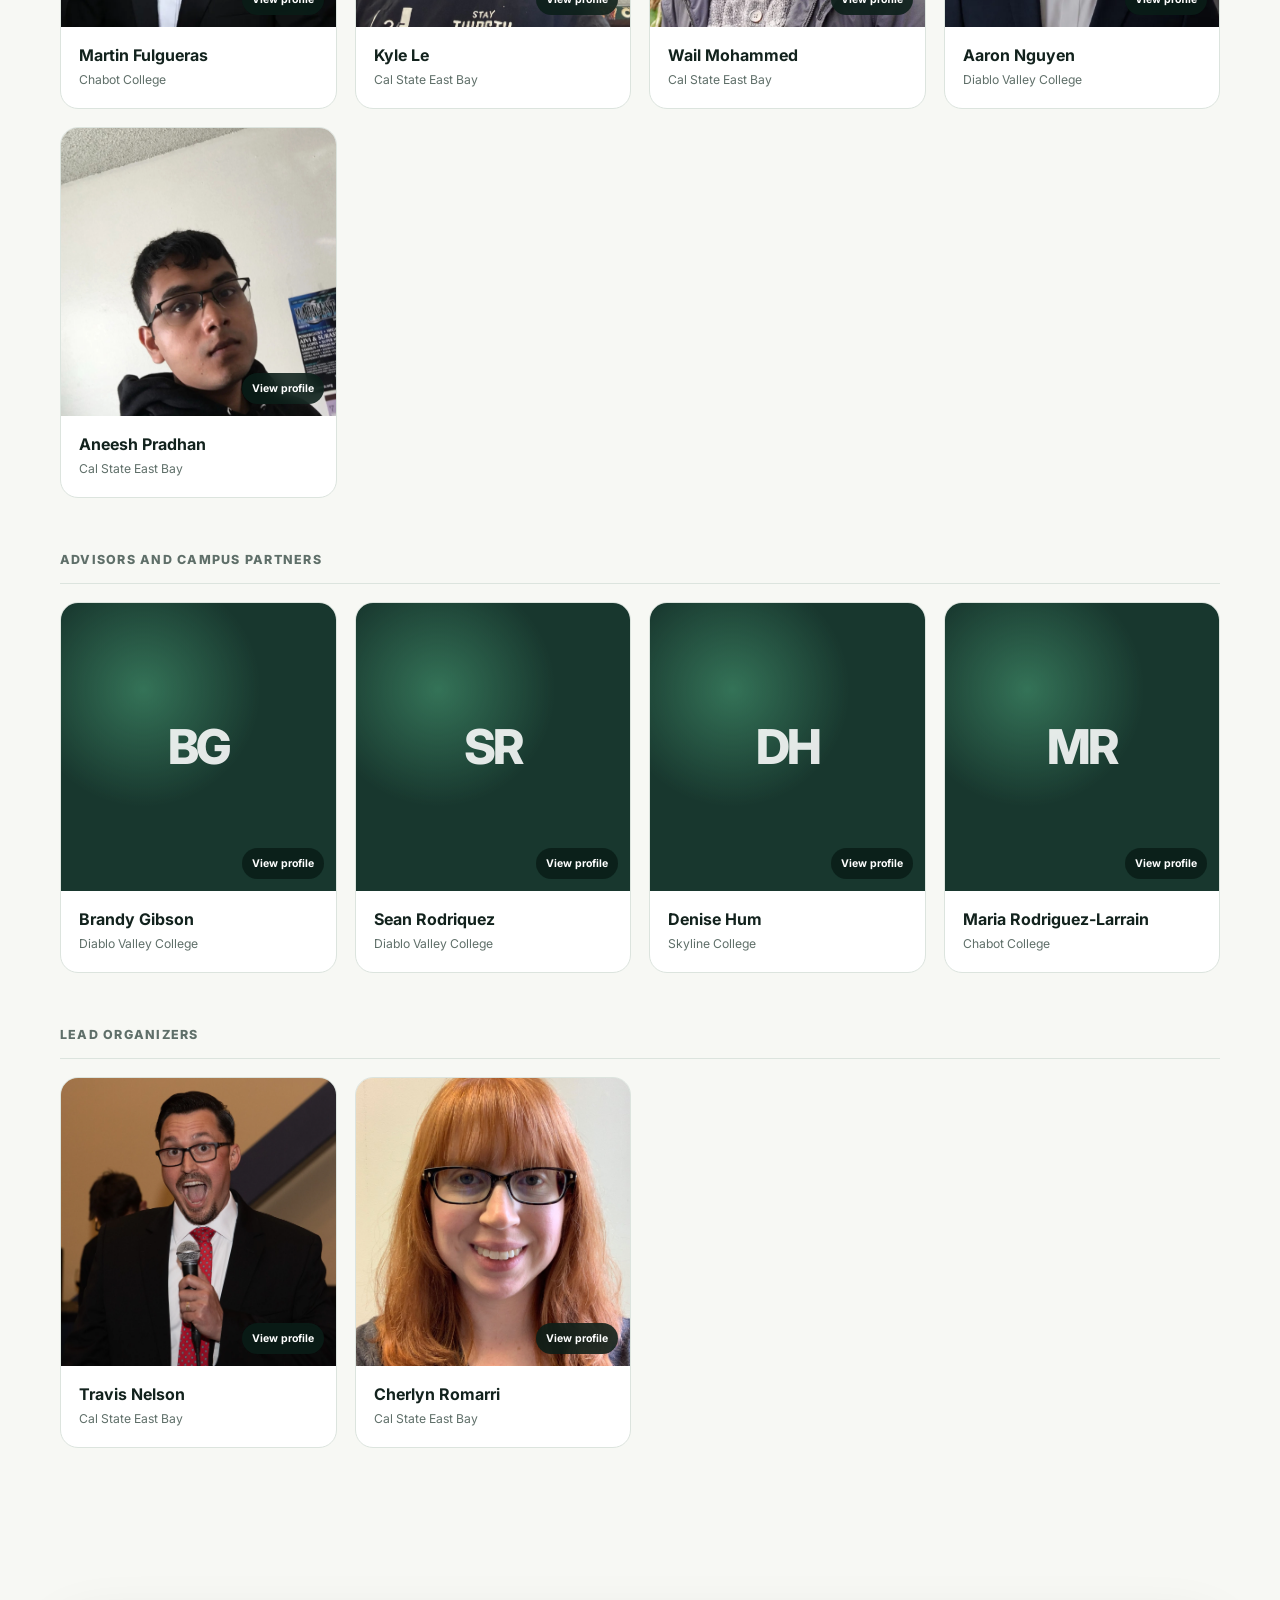
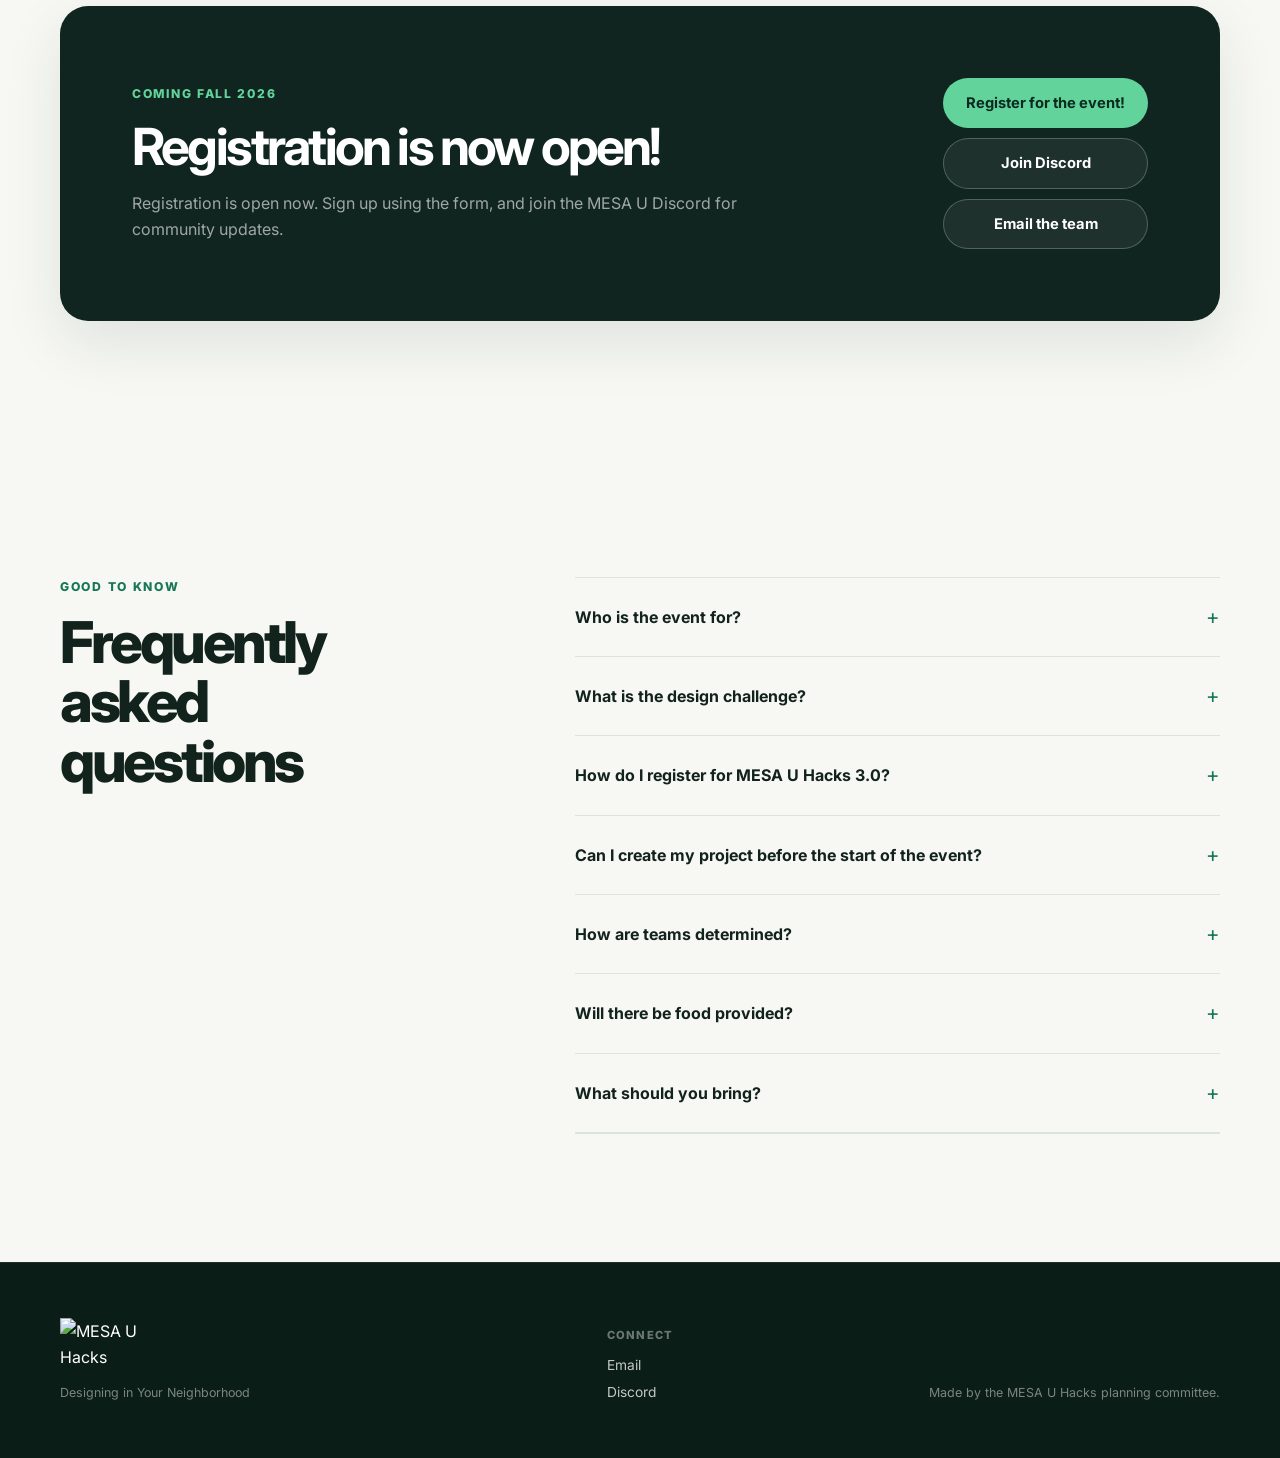
==== commit 01dedaa9: "Add hyperlink to register" ====
--- a/index.html
+++ b/index.html
@@ -359,7 +359,7 @@
               </button>
               <div class="faq-answer">
                 <article>
-                  <p>Registration is open now. Complete the <a href="https://docs.google.com/forms/d/e/1FAIpQLSfNN95bVuemnGSCyQ04xs9wbMBopwj20tqk6DGIaPwOIrnrBw/viewform" target="_blank" rel="noopener noreferrer">registration form</a> to sign up for the event.</p>
+                  <p>Registration is open now. Complete the registration form to <a href="https://docs.google.com/forms/d/e/1FAIpQLSfNN95bVuemnGSCyQ04xs9wbMBopwj20tqk6DGIaPwOIrnrBw/viewform" target="_blank" rel="noopener noreferrer"><strong>sign up</strong></a> for the event.</p>
                 </article>
               </div>
             </article>
